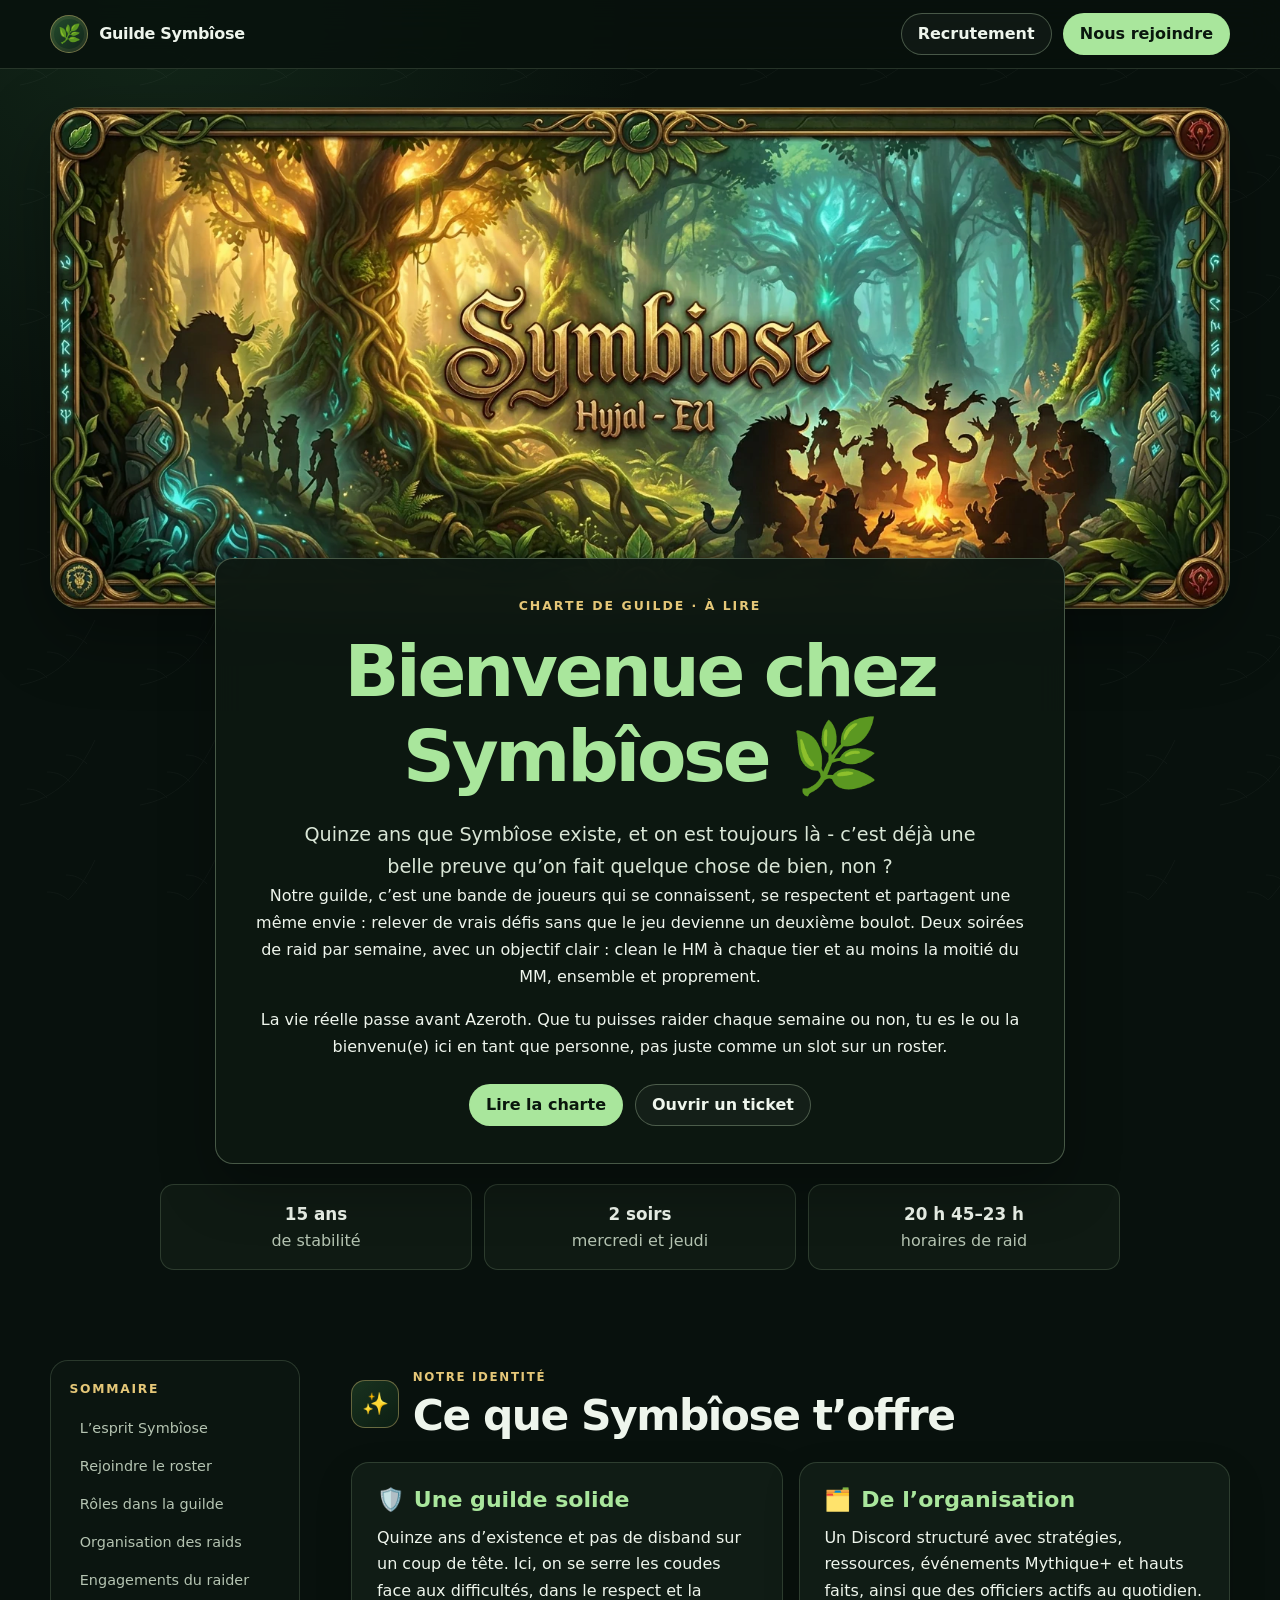
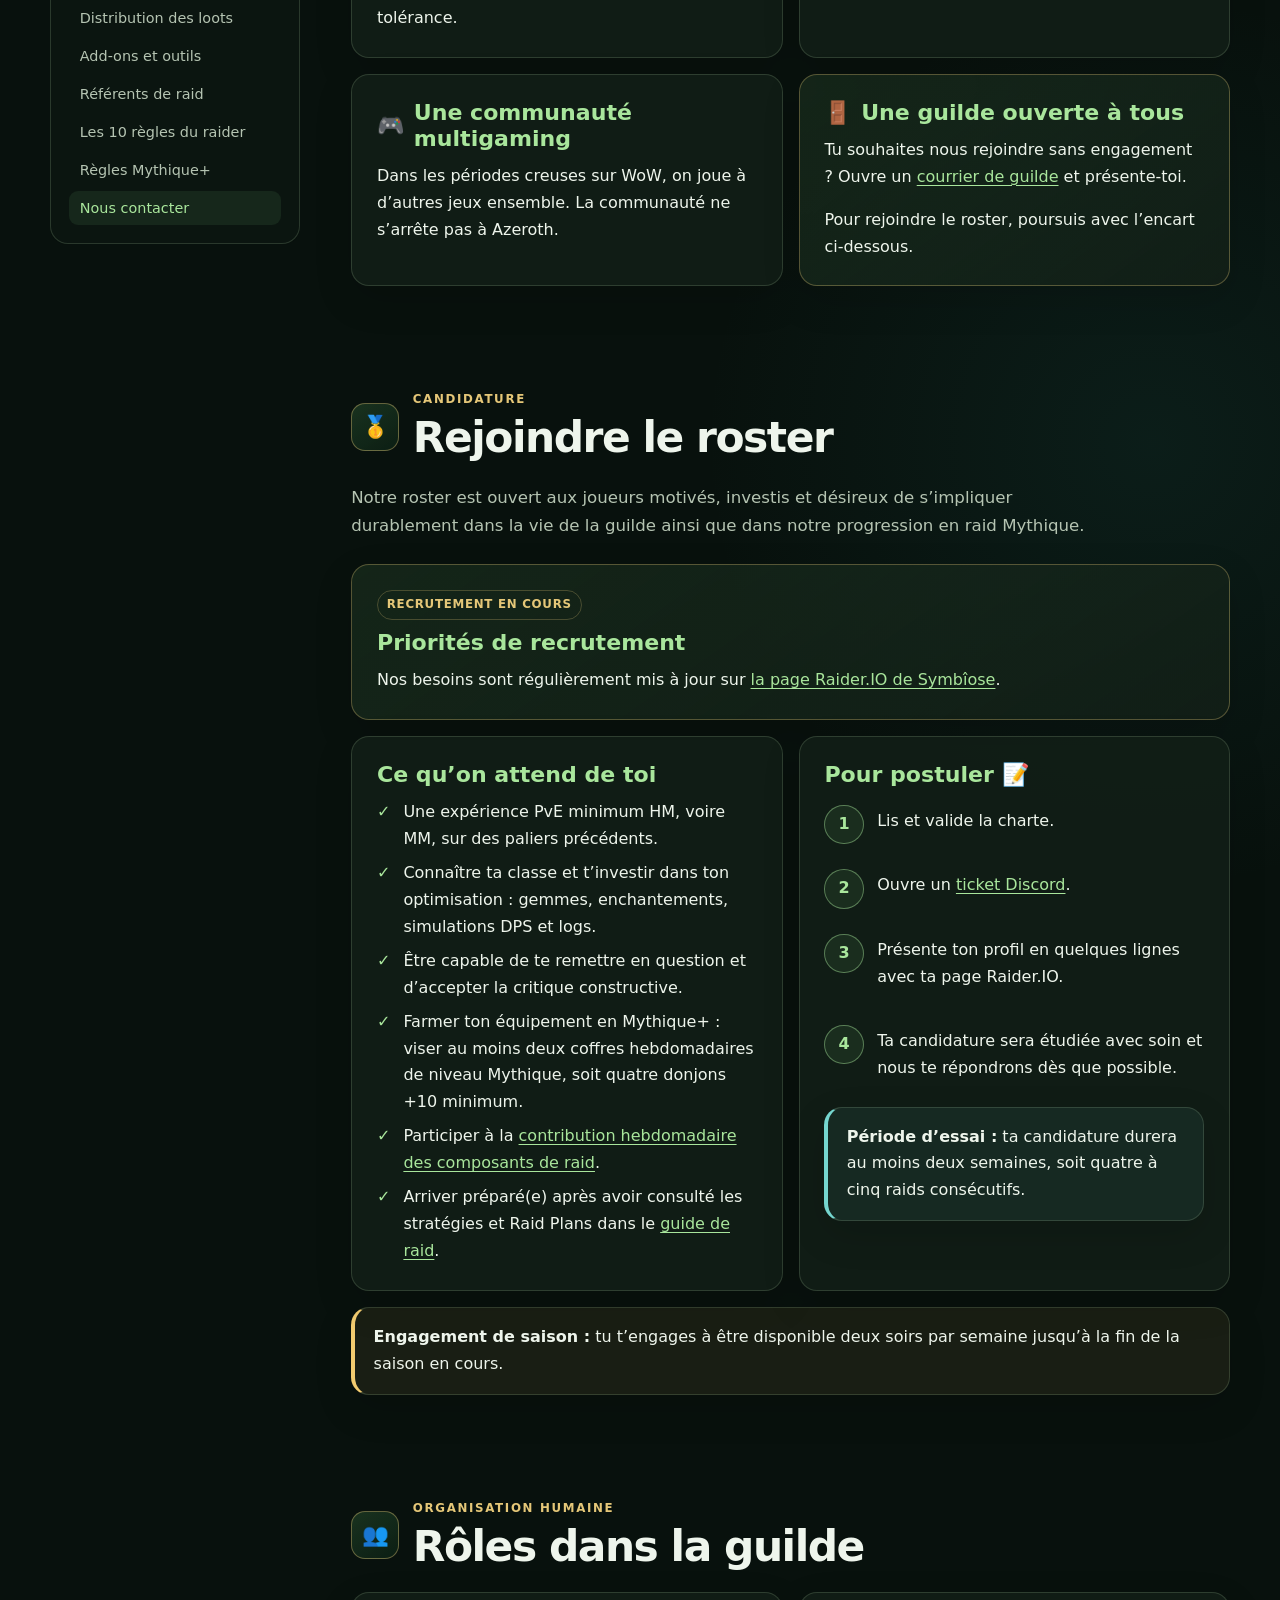
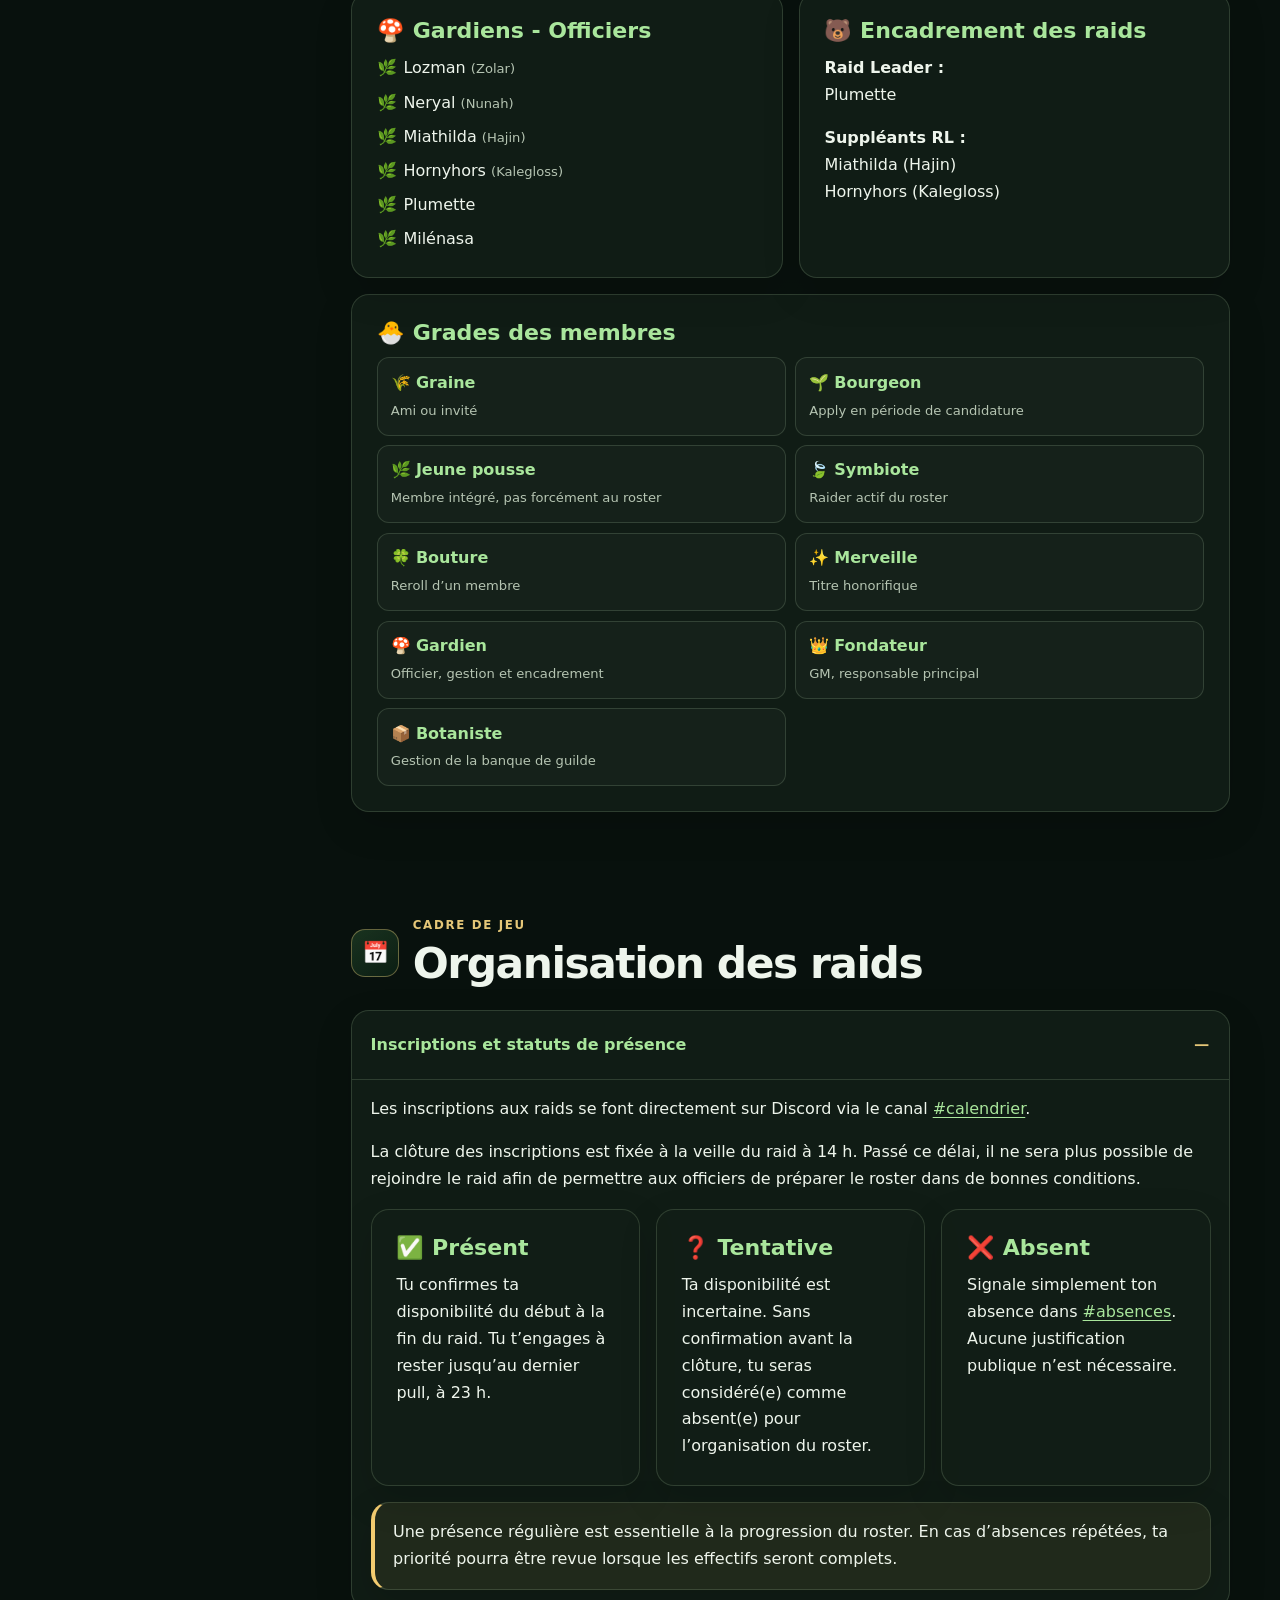
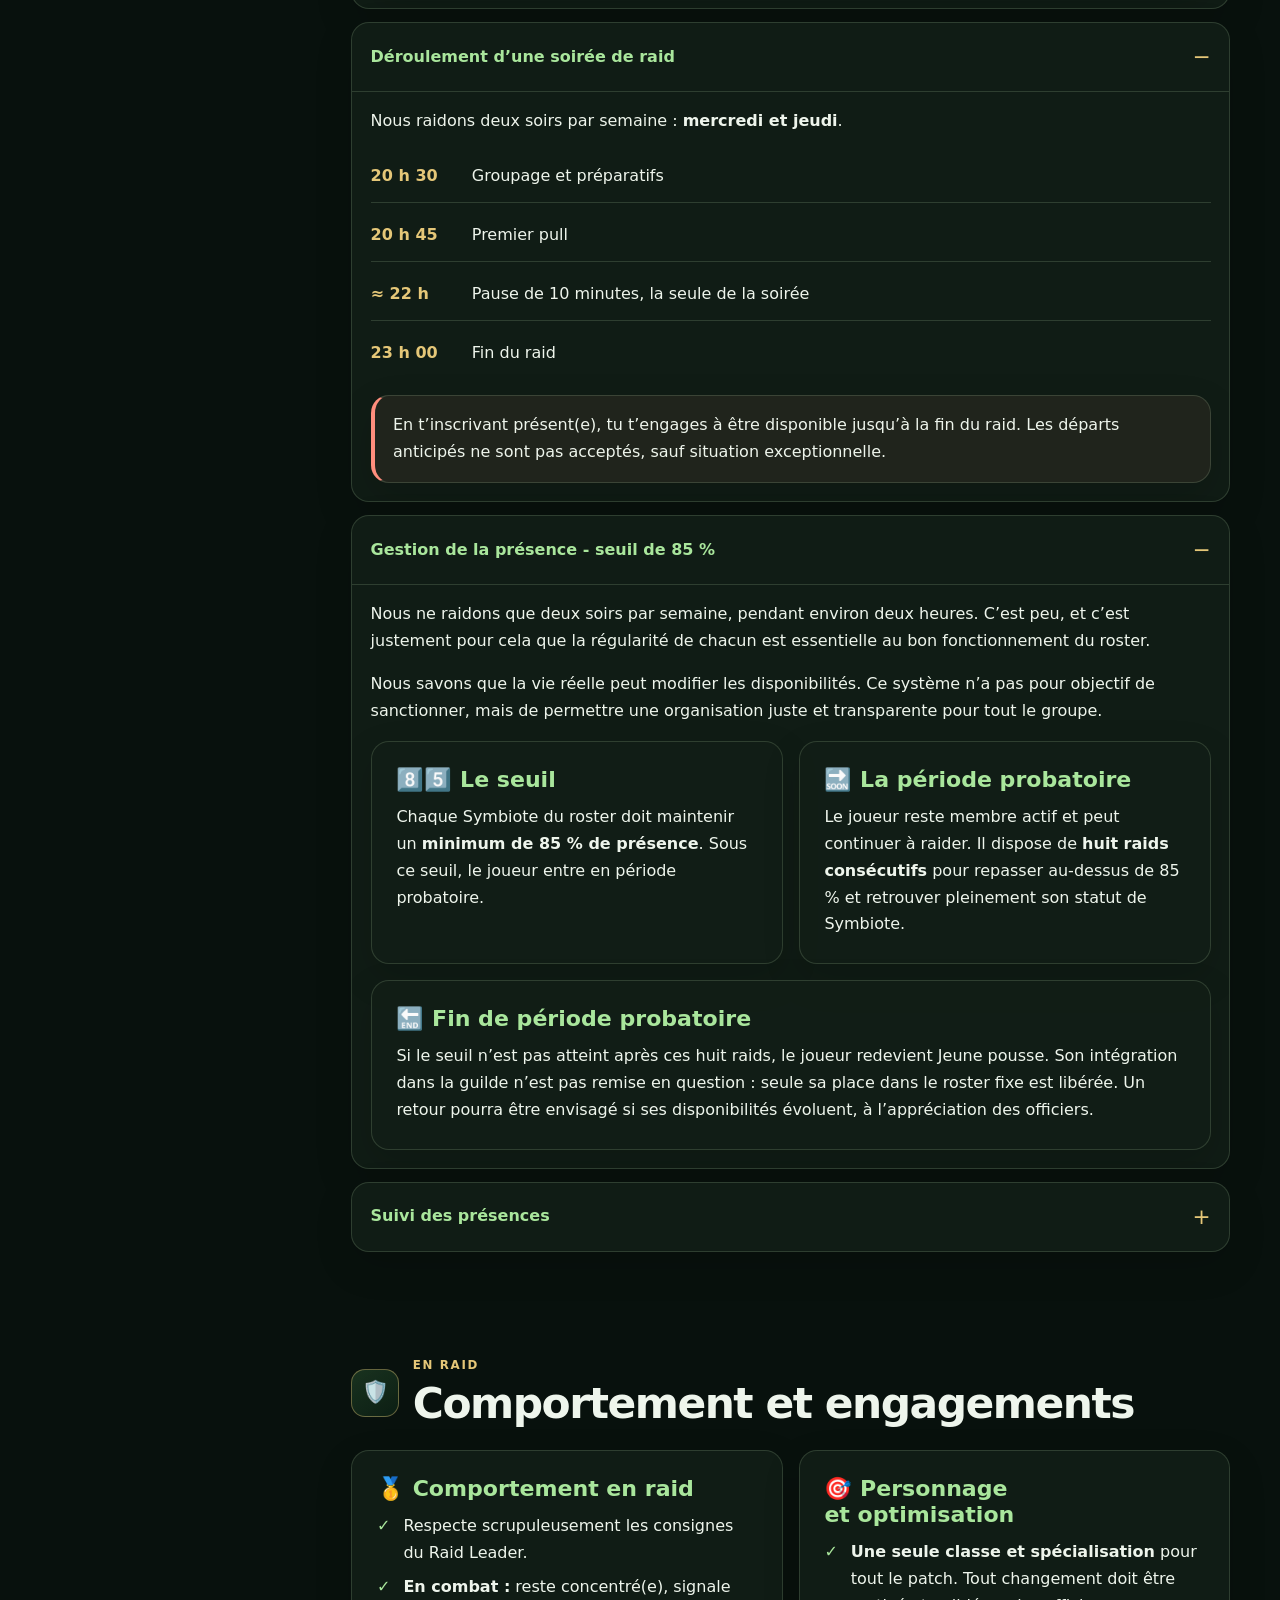
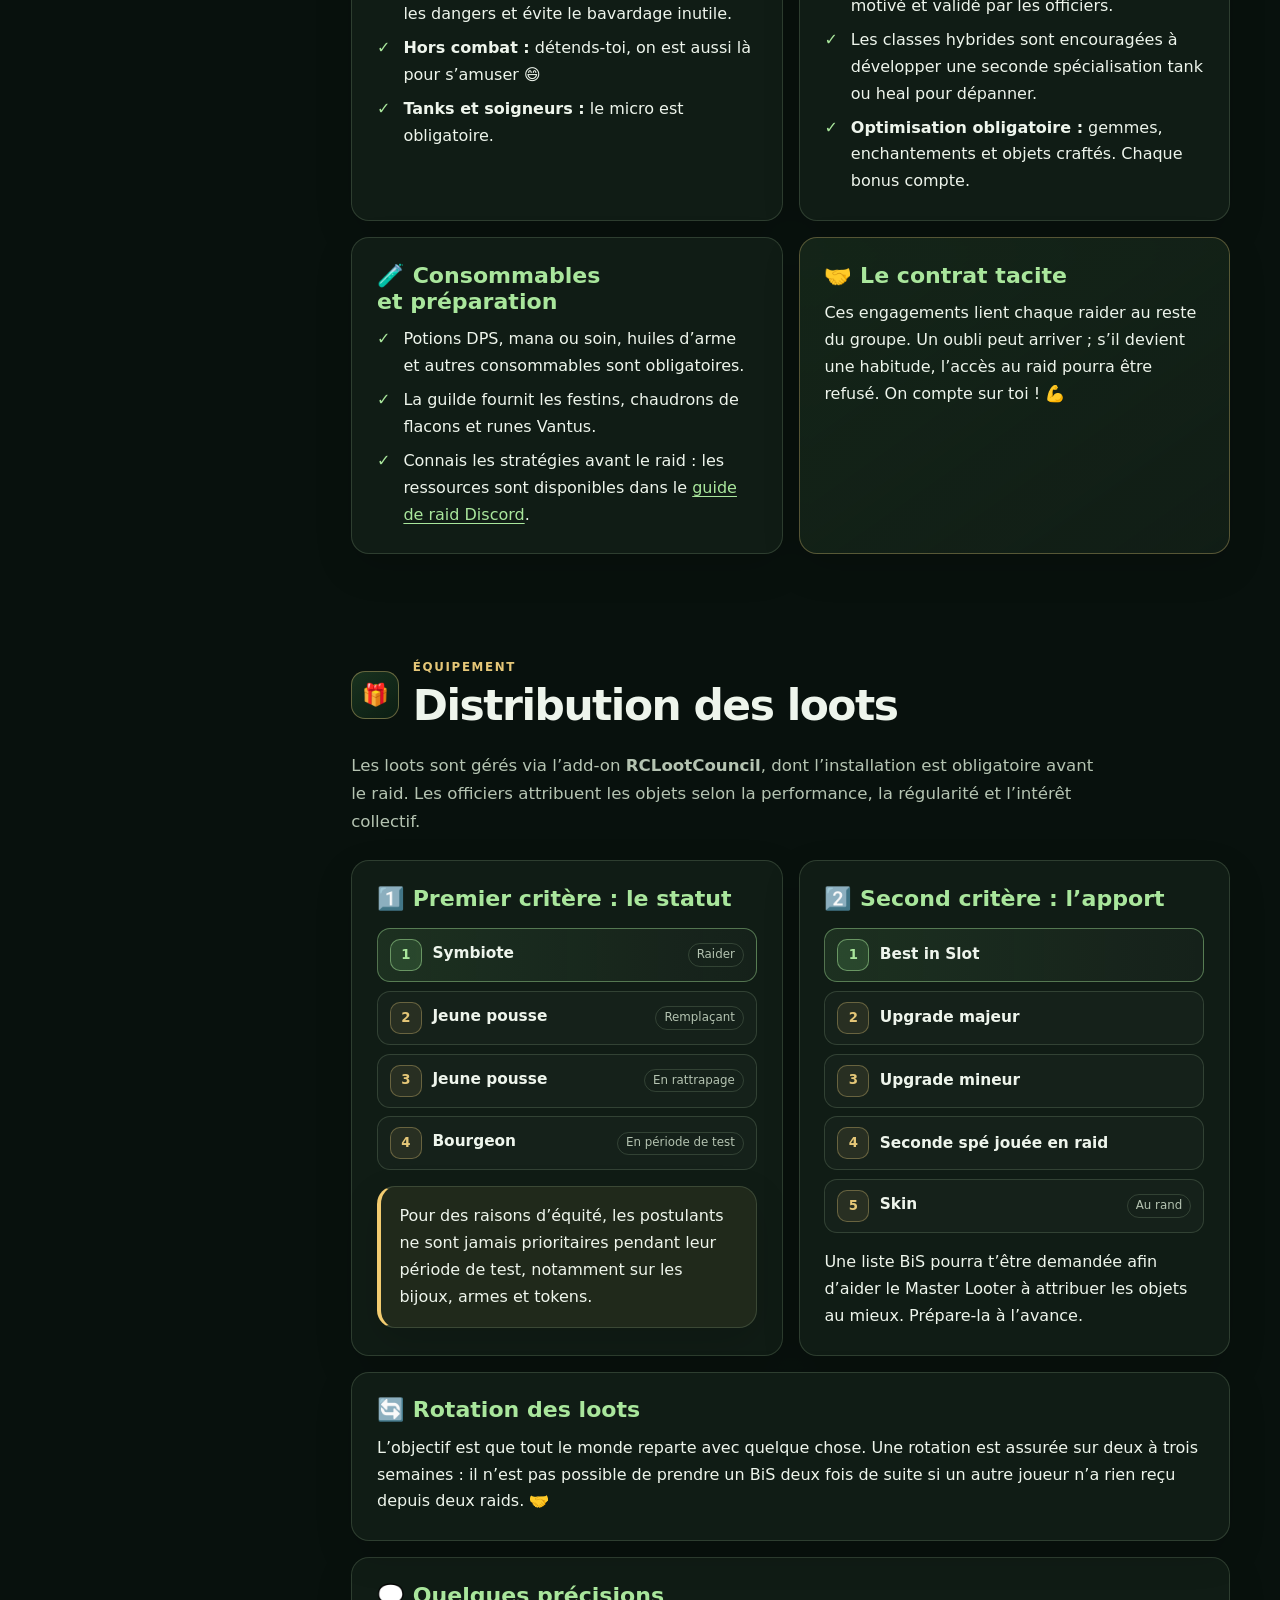
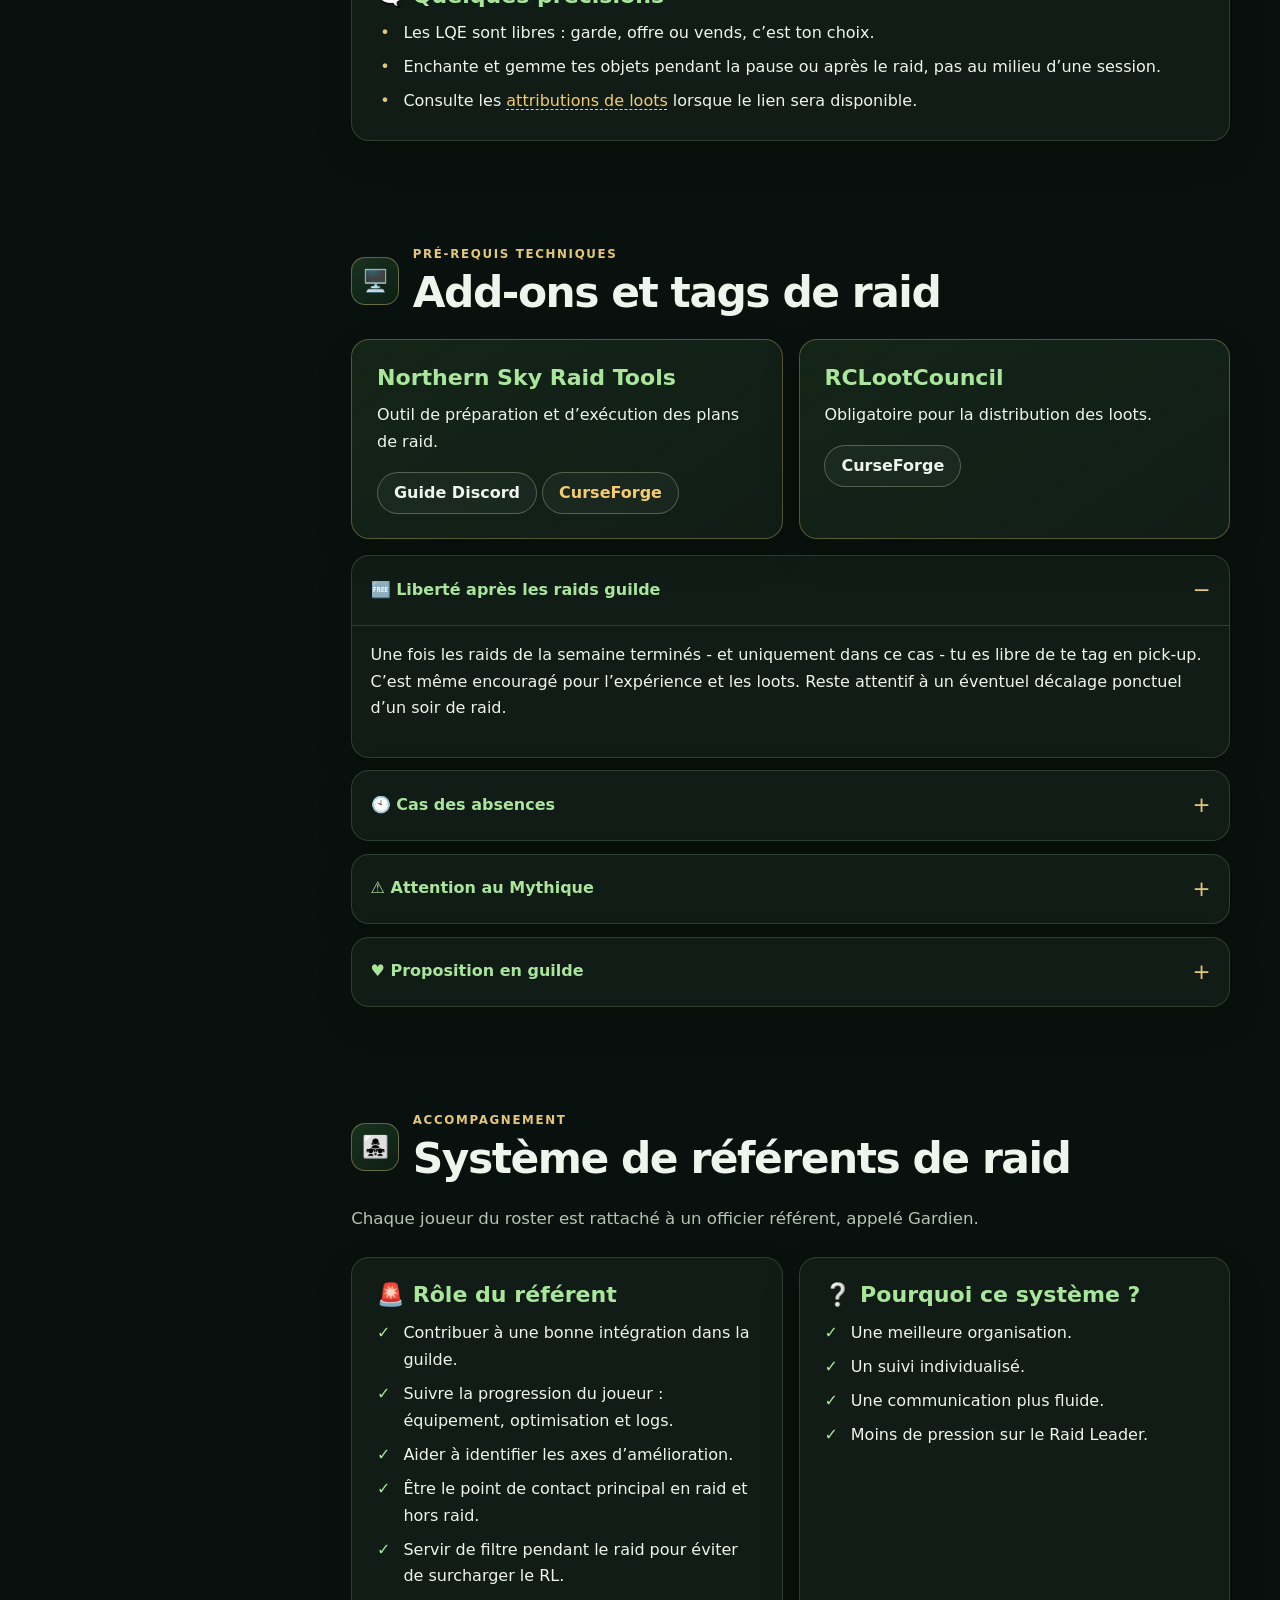
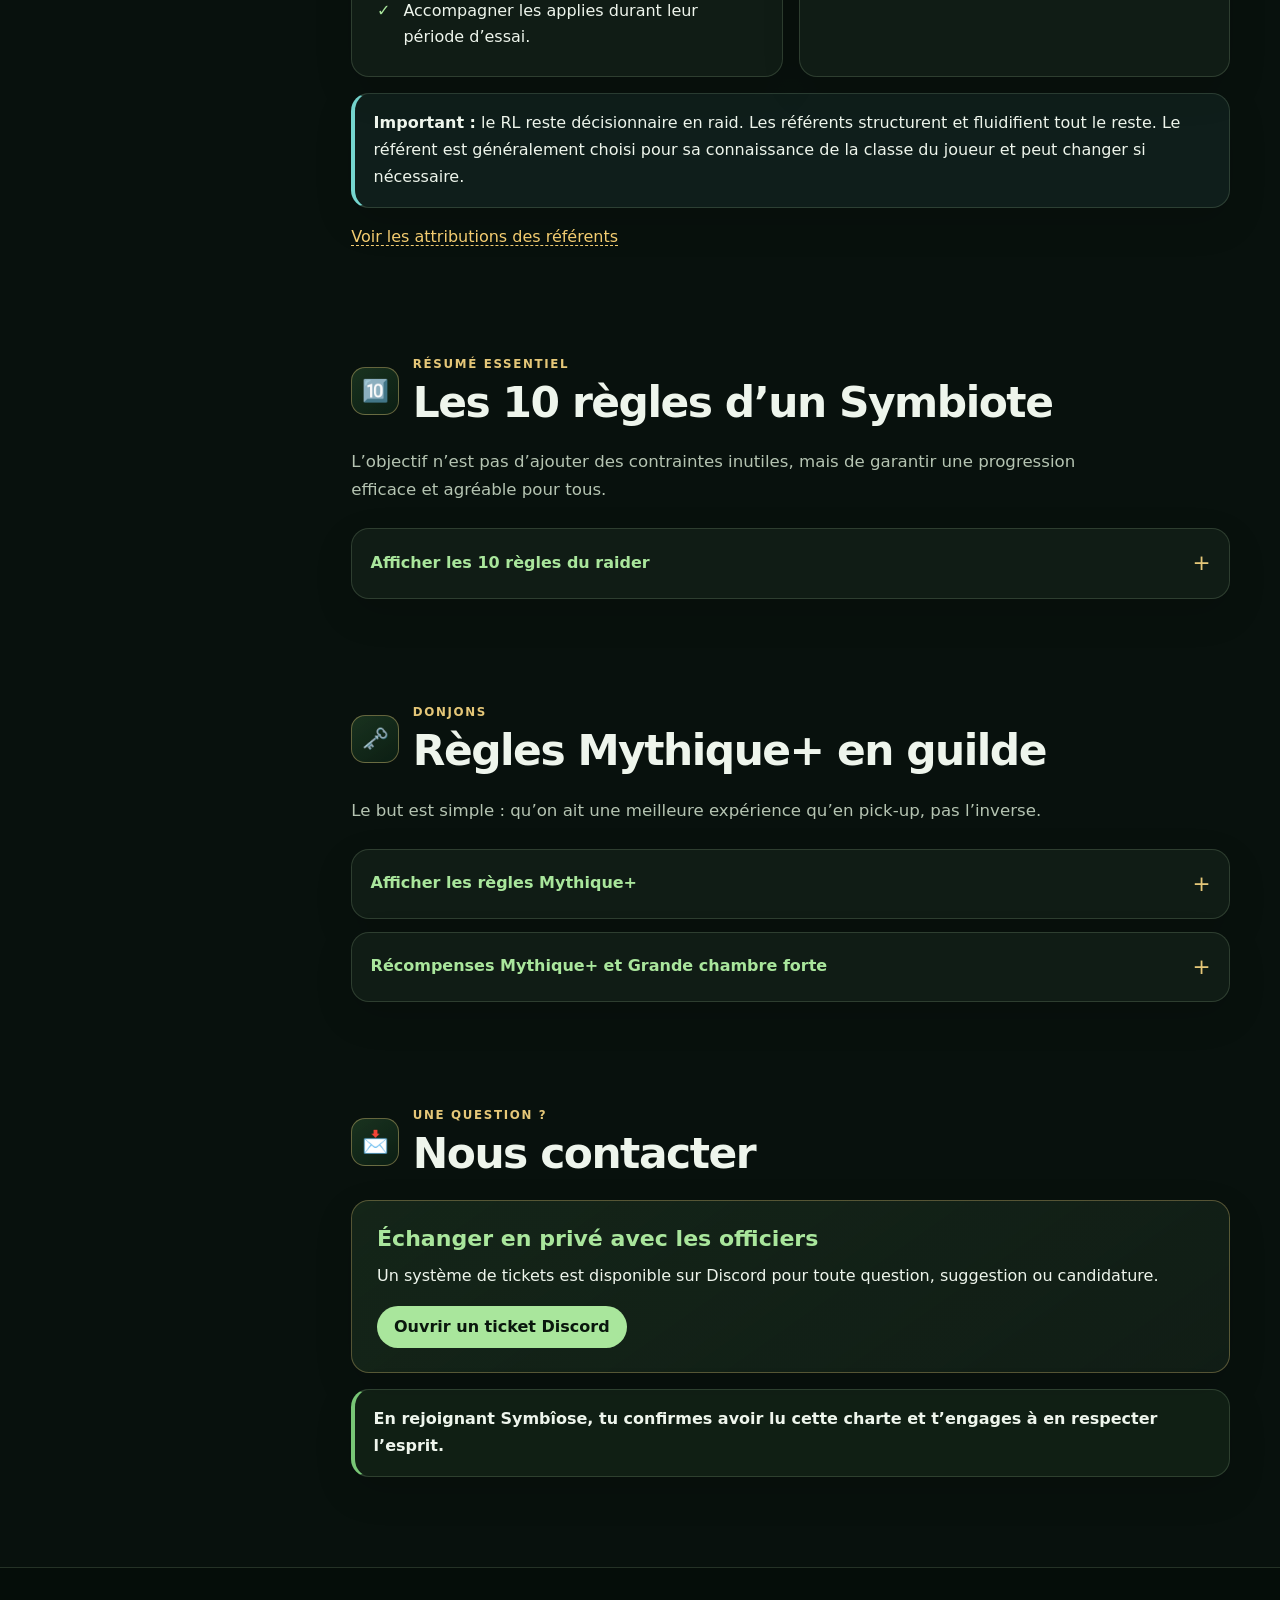
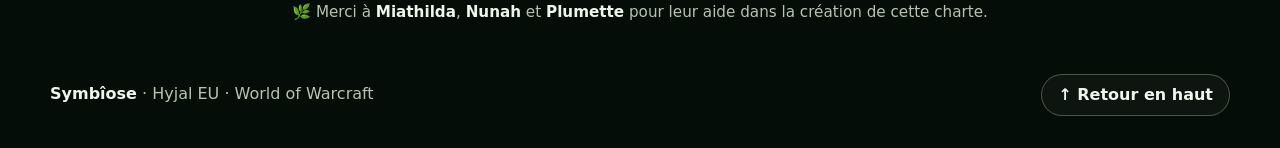
==== charte.html @ a77fc620 "Update links for Northern Sky and RCLootCouncil" ====
<!doctype html>
<html lang="fr">
<head>
  <meta charset="utf-8">
  <meta name="viewport" content="width=device-width, initial-scale=1">
  <meta name="description" content="Charte officielle de la guilde World of Warcraft Symbîose - Hyjal EU.">
  <meta name="theme-color" content="#08110d">
  <title>Charte de guilde - Symbîose</title>
  <link rel="icon" type="image/png" href="assets/favicon.png">
  <link rel="stylesheet" href="assets/styles.css">
  <script src="assets/links.js" defer></script>
  <script src="assets/main.js" defer></script>
</head>
<body id="top">
  <a class="skip-link" href="#contenu">Aller au contenu</a>

  <header class="site-header">
    <div class="header-inner">
      <a class="brand" href="#top" aria-label="Symbîose - retour en haut">
        <span class="brand-mark" aria-hidden="true">🌿</span>
        <span class="brand-text">Guilde Symbîose</span>
      </a>
      <nav class="header-actions" aria-label="Actions principales">
        <a class="header-link" data-link="recruitment" href="#">Recrutement</a>
        <a class="button button-primary" data-link="ticket" href="#">Nous rejoindre</a>
      </nav>
    </div>
  </header>

  <main id="contenu">
    <section class="hero" aria-labelledby="titre-charte">
      <div class="hero-art-frame">
        <picture>
          <source srcset="assets/logo.webp" type="image/webp">
          <img class="hero-art" src="assets/logo.png" width="1584" height="672" alt="Symbîose, guilde World of Warcraft sur Hyjal EU, réunie dans une forêt fantastique" fetchpriority="high">
        </picture>
      </div>

      <div class="hero-copy">
        <p class="eyebrow">Charte de guilde · À lire</p>
        <h1 id="titre-charte">Bienvenue chez Symbîose 🌿</h1>
        <p class="hero-lead">
          Quinze ans que Symbîose existe, et on est toujours là - c’est déjà une belle preuve qu’on fait quelque chose de bien, non ?
        </p>
        <p>
          Notre guilde, c’est une bande de joueurs qui se connaissent, se respectent et partagent une même envie : relever de vrais défis sans que le jeu devienne un deuxième boulot. Deux soirées de raid par semaine, avec un objectif clair : clean le HM à chaque tier et au moins la moitié du MM, ensemble et proprement.
        </p>
        <p>
          La vie réelle passe avant Azeroth. Que tu puisses raider chaque semaine ou non, tu es le ou la bienvenu(e) ici en tant que personne, pas juste comme un slot sur un roster.
        </p>
        <div class="hero-actions">
          <a class="button button-primary" href="#rejoindre">Lire la charte</a>
          <a class="button" data-link="ticket" href="#">Ouvrir un ticket</a>
        </div>
      </div>

      <div class="quick-facts" aria-label="Informations principales">
        <div class="quick-fact"><strong>15 ans</strong>de stabilité</div>
        <div class="quick-fact"><strong>2 soirs</strong>mercredi et jeudi</div>
        <div class="quick-fact"><strong>20 h 45–23 h</strong>horaires de raid</div>
      </div>
    </section>

    <div class="page-layout">
      <aside class="toc" aria-label="Sommaire de la charte">
        <p class="toc-title">Sommaire</p>
        <nav>
          <a href="#identite">L’esprit Symbîose</a>
          <a href="#rejoindre">Rejoindre le roster</a>
          <a href="#roles">Rôles dans la guilde</a>
          <a href="#organisation">Organisation des raids</a>
          <a href="#engagements">Engagements du raider</a>
          <a href="#loots">Distribution des loots</a>
          <a href="#outils">Add-ons et outils</a>
          <a href="#referents">Référents de raid</a>
          <a href="#regles-raider">Les 10 règles du raider</a>
          <a href="#mythique-plus">Règles Mythique+</a>
          <a href="#contact">Nous contacter</a>
        </nav>
      </aside>

      <div class="main-content">
        <details class="mobile-toc">
          <summary>Afficher le sommaire</summary>
          <nav aria-label="Sommaire mobile">
            <a href="#identite">L’esprit Symbîose</a>
            <a href="#rejoindre">Rejoindre le roster</a>
            <a href="#roles">Rôles dans la guilde</a>
            <a href="#organisation">Organisation des raids</a>
            <a href="#engagements">Engagements du raider</a>
            <a href="#loots">Distribution des loots</a>
            <a href="#outils">Add-ons et outils</a>
            <a href="#referents">Référents de raid</a>
            <a href="#regles-raider">Les 10 règles du raider</a>
            <a href="#mythique-plus">Règles Mythique+</a>
            <a href="#contact">Nous contacter</a>
          </nav>
        </details>

        <section class="charter-section" id="identite" aria-labelledby="titre-identite">
          <div class="section-heading">
            <span class="section-icon" aria-hidden="true">✨</span>
            <div>
              <p class="section-kicker">Notre identité</p>
              <h2 id="titre-identite">Ce que Symbîose t’offre</h2>
            </div>
          </div>

          <div class="card-grid">
            <article class="card">
              <h3 class="icon-title"><span aria-hidden="true">🛡️</span> Une guilde solide</h3>
              <p>Quinze ans d’existence et pas de disband sur un coup de tête. Ici, on se serre les coudes face aux difficultés, dans le respect et la tolérance.</p>
            </article>
            <article class="card">
              <h3 class="icon-title"><span aria-hidden="true">🗂️</span> De l’organisation</h3>
              <p>Un Discord structuré avec stratégies, ressources, événements Mythique+ et hauts faits, ainsi que des officiers actifs au quotidien.</p>
            </article>
            <article class="card">
              <h3 class="icon-title"><span aria-hidden="true">🎮</span> Une communauté multigaming</h3>
              <p>Dans les périodes creuses sur WoW, on joue à d’autres jeux ensemble. La communauté ne s’arrête pas à Azeroth.</p>
            </article>
            <article class="card card-accent">
              <h3 class="icon-title"><span aria-hidden="true">🚪</span> Une guilde ouverte à tous</h3>
              <p>Tu souhaites nous rejoindre sans engagement ? Ouvre un <a data-link="ticket" href="#">courrier de guilde</a> et présente-toi.</p>
              <p>Pour rejoindre le roster, poursuis avec l’encart ci-dessous.</p>
            </article>
          </div>
        </section>

        <section class="charter-section" id="rejoindre" aria-labelledby="titre-rejoindre">
          <div class="section-heading">
            <span class="section-icon" aria-hidden="true">🥇</span>
            <div>
              <p class="section-kicker">Candidature</p>
              <h2 id="titre-rejoindre">Rejoindre le roster</h2>
            </div>
          </div>

          <p class="section-intro">
            Notre roster est ouvert aux joueurs motivés, investis et désireux de s’impliquer durablement dans la vie de la guilde ainsi que dans notre progression en raid Mythique.
          </p>

          <div class="card-grid">
            <article class="card card-full card-accent">
              <span class="meta-label">Recrutement en cours</span>
              <h3>Priorités de recrutement</h3>
              <p>Nos besoins sont régulièrement mis à jour sur <a data-link="recruitment" href="#">la page Raider.IO de Symbîose</a>.</p>
            </article>

            <article class="card">
              <h3>Ce qu’on attend de toi</h3>
              <ul class="check-list">
                <li>Une expérience PvE minimum HM, voire MM, sur des paliers précédents.</li>
                <li>Connaître ta classe et t’investir dans ton optimisation : gemmes, enchantements, simulations DPS et logs.</li>
                <li>Être capable de te remettre en question et d’accepter la critique constructive.</li>
                <li>Farmer ton équipement en Mythique+ : viser au moins deux coffres hebdomadaires de niveau Mythique, soit quatre donjons +10 minimum.</li>
                <li>Participer à la <a data-link="contribution" data-placeholder-text="contribution hebdomadaire" href="#">contribution hebdomadaire des composants de raid</a>.</li>
                <li>Arriver préparé(e) après avoir consulté les stratégies et Raid Plans dans le <a data-link="raidGuide" href="#">guide de raid</a>.</li>
              </ul>
            </article>

            <article class="card">
              <h3>Pour postuler 📝</h3>
              <ol class="steps">
                <li>Lis et valide la charte.</li>
                <li>Ouvre un <a data-link="ticket" href="#">ticket Discord</a>.</li>
                <li>Présente ton profil en quelques lignes avec ta page Raider.IO.</li>
                <li>Ta candidature sera étudiée avec soin et nous te répondrons dès que possible.</li>
              </ol>
              <div class="callout callout-info">
                <strong>Période d’essai :</strong> ta candidature durera au moins deux semaines, soit quatre à cinq raids consécutifs.
              </div>
            </article>
          </div>

          <div class="callout callout-warning">
            <strong>Engagement de saison :</strong> tu t’engages à être disponible deux soirs par semaine jusqu’à la fin de la saison en cours.
          </div>
        </section>

        <section class="charter-section" id="roles" aria-labelledby="titre-roles">
          <div class="section-heading">
            <span class="section-icon" aria-hidden="true">👥</span>
            <div>
              <p class="section-kicker">Organisation humaine</p>
              <h2 id="titre-roles">Rôles dans la guilde</h2>
            </div>
          </div>

          <div class="role-columns">
            <article class="card">
              <h3>🍄 Gardiens - Officiers</h3>
              <ul class="role-list">
                <li data-icon="🌿">Lozman <span class="track">(Zolar)</span></li>
                <li data-icon="🌿">Neryal <span class="track">(Nunah)</span></li>
                <li data-icon="🌿">Miathilda <span class="track">(Hajin)</span></li>
                <li data-icon="🌿">Hornyhors <span class="track">(Kalegloss)</span></li>
                <li data-icon="🌿">Plumette</li>
                <li data-icon="🌿">Milénasa</li>
              </ul>
            </article>
            <article class="card">
              <h3>🐻 Encadrement des raids</h3>
              <p><strong>Raid Leader :</strong><br>Plumette</p>
              <p><strong>Suppléants RL :</strong><br>Miathilda (Hajin)<br>Hornyhors (Kalegloss)</p>
            </article>
          </div>

          <article class="card mt-1">
            <h3>🐣 Grades des membres</h3>
            <ul class="role-pill-list">
              <li>🌾 <strong>Graine</strong><br><span class="track">Ami ou invité</span></li>
              <li>🌱 <strong>Bourgeon</strong><br><span class="track">Apply en période de candidature</span></li>
              <li>🌿 <strong>Jeune pousse</strong><br><span class="track">Membre intégré, pas forcément au roster</span></li>
              <li>🍃 <strong>Symbiote</strong><br><span class="track">Raider actif du roster</span></li>
              <li>🍀 <strong>Bouture</strong><br><span class="track">Reroll d’un membre</span></li>
              <li>✨ <strong>Merveille</strong><br><span class="track">Titre honorifique</span></li>
              <li>🍄 <strong>Gardien</strong><br><span class="track">Officier, gestion et encadrement</span></li>
              <li>👑 <strong>Fondateur</strong><br><span class="track">GM, responsable principal</span></li>
              <li>📦 <strong>Botaniste</strong><br><span class="track">Gestion de la banque de guilde</span></li>
            </ul>
          </article>
        </section>

        <section class="charter-section" id="organisation" aria-labelledby="titre-organisation">
          <div class="section-heading">
            <span class="section-icon" aria-hidden="true">📅</span>
            <div>
              <p class="section-kicker">Cadre de jeu</p>
              <h2 id="titre-organisation">Organisation des raids</h2>
            </div>
          </div>

          <details class="content-details" open>
            <summary>Inscriptions et statuts de présence</summary>
            <div class="details-body">
              <p>Les inscriptions aux raids se font directement sur Discord via le canal <a data-link="calendar" href="#">#calendrier</a>.</p>
              <p>La clôture des inscriptions est fixée à la veille du raid à 14 h. Passé ce délai, il ne sera plus possible de rejoindre le raid afin de permettre aux officiers de préparer le roster dans de bonnes conditions.</p>

              <div class="card-grid card-grid-3">
                <article class="card">
                  <h3>✅ Présent</h3>
                  <p>Tu confirmes ta disponibilité du début à la fin du raid. Tu t’engages à rester jusqu’au dernier pull, à 23 h.</p>
                </article>
                <article class="card">
                  <h3>❓ Tentative</h3>
                  <p>Ta disponibilité est incertaine. Sans confirmation avant la clôture, tu seras considéré(e) comme absent(e) pour l’organisation du roster.</p>
                </article>
                <article class="card">
                  <h3>❌ Absent</h3>
                  <p>Signale simplement ton absence dans <a data-link="absences" href="#">#absences</a>. Aucune justification publique n’est nécessaire.</p>
                </article>
              </div>

              <div class="callout callout-warning">
                Une présence régulière est essentielle à la progression du roster. En cas d’absences répétées, ta priorité pourra être revue lorsque les effectifs seront complets.
              </div>
            </div>
          </details>

          <details class="content-details" open>
            <summary>Déroulement d’une soirée de raid</summary>
            <div class="details-body">
              <p>Nous raidons deux soirs par semaine : <strong>mercredi et jeudi</strong>.</p>
              <ul class="schedule">
                <li><time datetime="20:30">20 h 30</time><span>Groupage et préparatifs</span></li>
                <li><time datetime="20:45">20 h 45</time><span>Premier pull</span></li>
                <li><time datetime="22:00">≈ 22 h</time><span>Pause de 10 minutes, la seule de la soirée</span></li>
                <li><time datetime="23:00">23 h 00</time><span>Fin du raid</span></li>
              </ul>
              <div class="callout callout-danger">
                En t’inscrivant présent(e), tu t’engages à être disponible jusqu’à la fin du raid. Les départs anticipés ne sont pas acceptés, sauf situation exceptionnelle.
              </div>
            </div>
          </details>

          <details class="content-details" open>
            <summary>Gestion de la présence - seuil de 85 %</summary>
            <div class="details-body">
              <p>Nous ne raidons que deux soirs par semaine, pendant environ deux heures. C’est peu, et c’est justement pour cela que la régularité de chacun est essentielle au bon fonctionnement du roster.</p>
              <p>Nous savons que la vie réelle peut modifier les disponibilités. Ce système n’a pas pour objectif de sanctionner, mais de permettre une organisation juste et transparente pour tout le groupe.</p>

              <div class="card-grid">
                <article class="card">
                  <h3>8️⃣5️⃣ Le seuil</h3>
                  <p>Chaque Symbiote du roster doit maintenir un <strong>minimum de 85 % de présence</strong>. Sous ce seuil, le joueur entre en période probatoire.</p>
                </article>
                <article class="card">
                  <h3>🔜 La période probatoire</h3>
                  <p>Le joueur reste membre actif et peut continuer à raider. Il dispose de <strong>huit raids consécutifs</strong> pour repasser au-dessus de 85 % et retrouver pleinement son statut de Symbiote.</p>
                </article>
                <article class="card card-full">
                  <h3>🔚 Fin de période probatoire</h3>
                  <p>Si le seuil n’est pas atteint après ces huit raids, le joueur redevient Jeune pousse. Son intégration dans la guilde n’est pas remise en question : seule sa place dans le roster fixe est libérée. Un retour pourra être envisagé si ses disponibilités évoluent, à l’appréciation des officiers.</p>
                </article>
              </div>
            </div>
          </details>

          <details class="content-details">
            <summary>Suivi des présences</summary>
            <div class="details-body">
              <p>Le suivi est assuré via <strong>RaidHelper</strong> et une application dédiée développée spécifiquement par Nunah - merci pour ça ! 🫶</p>
              <ul class="check-list">
                <li>Chaque joueur doit répondre aux invitations du <a data-link="calendar" href="#">calendrier</a>.</li>
                <li>Les présences sont suivies automatiquement par l’outil.</li>
                <li>Chacun pourra consulter son taux de participation via le <a data-link="attendance" data-placeholder-text="suivi des présences" href="#">tableau de suivi</a>.</li>
              </ul>
              <div class="callout callout-warning">
                Une non-réponse dans les temps au calendrier ou une absence, quelle qu’en soit la raison, impactera directement le taux de présence du joueur.
              </div>
              <p>😌 Les joueurs remplaçants sont automatiquement exclus de ce système, car ils n’ont pas d’obligation de présence.</p>
            </div>
          </details>
        </section>

        <section class="charter-section" id="engagements" aria-labelledby="titre-engagements">
          <div class="section-heading">
            <span class="section-icon" aria-hidden="true">🛡️</span>
            <div>
              <p class="section-kicker">En raid</p>
              <h2 id="titre-engagements">Comportement et engagements</h2>
            </div>
          </div>

          <div class="card-grid">
            <article class="card">
              <h3>🥇 Comportement en raid</h3>
              <ul class="check-list">
                <li>Respecte scrupuleusement les consignes du Raid Leader.</li>
                <li><strong>En combat :</strong> reste concentré(e), signale les dangers et évite le bavardage inutile.</li>
                <li><strong>Hors combat :</strong> détends-toi, on est aussi là pour s’amuser 😄</li>
                <li><strong>Tanks et soigneurs :</strong> le micro est obligatoire.</li>
              </ul>
            </article>

            <article class="card">
              <h3>🎯 Personnage et optimisation</h3>
              <ul class="check-list">
                <li><strong>Une seule classe et spécialisation</strong> pour tout le patch. Tout changement doit être motivé et validé par les officiers.</li>
                <li>Les classes hybrides sont encouragées à développer une seconde spécialisation tank ou heal pour dépanner.</li>
                <li><strong>Optimisation obligatoire :</strong> gemmes, enchantements et objets craftés. Chaque bonus compte.</li>
              </ul>
            </article>

            <article class="card">
              <h3>🧪 Consommables et préparation</h3>
              <ul class="check-list">
                <li>Potions DPS, mana ou soin, huiles d’arme et autres consommables sont obligatoires.</li>
                <li>La guilde fournit les festins, chaudrons de flacons et runes Vantus.</li>
                <li>Connais les stratégies avant le raid : les ressources sont disponibles dans le <a data-link="raidGuide" href="#">guide de raid Discord</a>.</li>
              </ul>
            </article>

            <article class="card card-accent">
              <h3>🤝 Le contrat tacite</h3>
              <p>Ces engagements lient chaque raider au reste du groupe. Un oubli peut arriver ; s’il devient une habitude, l’accès au raid pourra être refusé. On compte sur toi ! 💪</p>
            </article>
          </div>
        </section>

        <section class="charter-section" id="loots" aria-labelledby="titre-loots">
          <div class="section-heading">
            <span class="section-icon" aria-hidden="true">🎁</span>
            <div>
              <p class="section-kicker">Équipement</p>
              <h2 id="titre-loots">Distribution des loots</h2>
            </div>
          </div>

          <p class="section-intro">
            Les loots sont gérés via l’add-on <strong>RCLootCouncil</strong>, dont l’installation est obligatoire avant le raid. Les officiers attribuent les objets selon la performance, la régularité et l’intérêt collectif.
          </p>

          <div class="card-grid">
            <article class="card">
              <h3>1️⃣ Premier critère : le statut</h3>
              <ol class="priority-list" aria-label="Ordre de priorité par statut, du plus prioritaire au moins prioritaire">
                <li>
                  <span class="priority-rank" aria-hidden="true">1</span>
                  <span class="priority-content"><strong>Symbiote</strong><small>Raider</small></span>
                </li>
                <li>
                  <span class="priority-rank" aria-hidden="true">2</span>
                  <span class="priority-content"><strong>Jeune pousse</strong><small>Remplaçant</small></span>
                </li>
                <li>
                  <span class="priority-rank" aria-hidden="true">3</span>
                  <span class="priority-content"><strong>Jeune pousse</strong><small>En rattrapage</small></span>
                </li>
                <li>
                  <span class="priority-rank" aria-hidden="true">4</span>
                  <span class="priority-content"><strong>Bourgeon</strong><small>En période de test</small></span>
                </li>
              </ol>
              <div class="callout callout-warning">
                Pour des raisons d’équité, les postulants ne sont jamais prioritaires pendant leur période de test, notamment sur les bijoux, armes et tokens.
              </div>
            </article>

            <article class="card">
              <h3>2️⃣ Second critère : l’apport</h3>
              <ol class="priority-list" aria-label="Ordre de priorité par apport de l’objet, du plus prioritaire au moins prioritaire">
                <li>
                  <span class="priority-rank" aria-hidden="true">1</span>
                  <span class="priority-content"><strong>Best in Slot</strong></span>
                </li>
                <li>
                  <span class="priority-rank" aria-hidden="true">2</span>
                  <span class="priority-content"><strong>Upgrade majeur</strong></span>
                </li>
                <li>
                  <span class="priority-rank" aria-hidden="true">3</span>
                  <span class="priority-content"><strong>Upgrade mineur</strong></span>
                </li>
                <li>
                  <span class="priority-rank" aria-hidden="true">4</span>
                  <span class="priority-content"><strong>Seconde spé jouée en raid</strong></span>
                </li>
                <li>
                  <span class="priority-rank" aria-hidden="true">5</span>
                  <span class="priority-content"><strong>Skin</strong><small>Au rand</small></span>
                </li>
              </ol>
              <p class="mt-1">Une liste BiS pourra t’être demandée afin d’aider le Master Looter à attribuer les objets au mieux. Prépare-la à l’avance.</p>
            </article>

            <article class="card card-full">
              <h3>🔄 Rotation des loots</h3>
              <p>L’objectif est que tout le monde reparte avec quelque chose. Une rotation est assurée sur deux à trois semaines : il n’est pas possible de prendre un BiS deux fois de suite si un autre joueur n’a rien reçu depuis deux raids. 🤝</p>
            </article>
          </div>

          <div class="card mt-1">
            <h3>🗨️ Quelques précisions</h3>
            <ul class="compact-list">
              <li>Les LQE sont libres : garde, offre ou vends, c’est ton choix.</li>
              <li>Enchante et gemme tes objets pendant la pause ou après le raid, pas au milieu d’une session.</li>
              <li>Consulte les <a data-link="lootAssignments" data-placeholder-text="attributions de loots" href="#">attributions et historiques</a> lorsque le lien sera disponible.</li>
            </ul>
          </div>
        </section>

        <section class="charter-section" id="outils" aria-labelledby="titre-outils">
          <div class="section-heading">
            <span class="section-icon" aria-hidden="true">🖥️</span>
            <div>
              <p class="section-kicker">Pré-requis techniques</p>
              <h2 id="titre-outils">Add-ons et tags de raid</h2>
            </div>
          </div>

          <div class="card-grid">
            <article class="card card-accent">
              <h3>Northern Sky Raid Tools</h3>
              <p>Outil de préparation et d’exécution des plans de raid.</p>
              <a class="button" data-link="northernSky" href="#">Guide Discord</a>
              <a class="button" data-link="lootNorthernSky" href="#">CurseForge</a>
            </article>
            <article class="card card-accent">
              <h3>RCLootCouncil</h3>
              <p>Obligatoire pour la distribution des loots.</p>
              <div class="hero-actions justify-start mt-1">
                <a class="button" data-link="lootCouncilCurse" href="#">CurseForge</a>
              </div>
            </article>
          </div>

          <div class="mt-1">
            <details class="content-details" open>
              <summary>🆓 Liberté après les raids guilde</summary>
              <div class="details-body">
                <p>Une fois les raids de la semaine terminés - et uniquement dans ce cas - tu es libre de te tag en pick-up. C’est même encouragé pour l’expérience et les loots. Reste attentif à un éventuel décalage ponctuel d’un soir de raid.</p>
              </div>
            </details>

            <details class="content-details">
              <summary>🕙 Cas des absences</summary>
              <div class="details-body">
                <p>Si tu es absent(e) à un raid prévu, ne te tag pas en pick-up sans en parler à un officier. Le but est d’éviter de bloquer ta participation au raid suivant.</p>
              </div>
            </details>

            <details class="content-details">
              <summary>⚠️ Attention au Mythique</summary>
              <div class="details-body">
                <p>En raid Mythique, un seul boss fait en pick-up peut te verrouiller pour toute la semaine avec un autre groupe. Demande toujours validation avant de te tag.</p>
              </div>
            </details>

            <details class="content-details">
              <summary>♥️ Proposition en guilde</summary>
              <div class="details-body">
                <p>Pour monter un groupe raid, propose en priorité aux membres de la guilde avant d’ouvrir en pick-up.</p>
              </div>
            </details>
          </div>
        </section>

        <section class="charter-section" id="referents" aria-labelledby="titre-referents">
          <div class="section-heading">
            <span class="section-icon" aria-hidden="true">👩‍👧‍👧</span>
            <div>
              <p class="section-kicker">Accompagnement</p>
              <h2 id="titre-referents">Système de référents de raid</h2>
            </div>
          </div>

          <p class="section-intro">Chaque joueur du roster est rattaché à un officier référent, appelé Gardien.</p>

          <div class="card-grid">
            <article class="card">
              <h3>🚨 Rôle du référent</h3>
              <ul class="check-list">
                <li>Contribuer à une bonne intégration dans la guilde.</li>
                <li>Suivre la progression du joueur : équipement, optimisation et logs.</li>
                <li>Aider à identifier les axes d’amélioration.</li>
                <li>Être le point de contact principal en raid et hors raid.</li>
                <li>Servir de filtre pendant le raid pour éviter de surcharger le RL.</li>
                <li>Accompagner les applies durant leur période d’essai.</li>
              </ul>
            </article>
            <article class="card">
              <h3>❔ Pourquoi ce système ?</h3>
              <ul class="check-list">
                <li>Une meilleure organisation.</li>
                <li>Un suivi individualisé.</li>
                <li>Une communication plus fluide.</li>
                <li>Moins de pression sur le Raid Leader.</li>
              </ul>
            </article>
          </div>

          <div class="callout callout-info">
            <strong>Important :</strong> le RL reste décisionnaire en raid. Les référents structurent et fluidifient tout le reste. Le référent est généralement choisi pour sa connaissance de la classe du joueur et peut changer si nécessaire.
          </div>
          <p class="mt-1"><a data-link="referents" data-placeholder-text="Voir les attributions des référents" href="#">Voir les attributions des référents</a></p>
        </section>

        <section class="charter-section" id="regles-raider" aria-labelledby="titre-regles-raider">
          <div class="section-heading">
            <span class="section-icon" aria-hidden="true">🔟</span>
            <div>
              <p class="section-kicker">Résumé essentiel</p>
              <h2 id="titre-regles-raider">Les 10 règles d’un Symbiote</h2>
            </div>
          </div>

          <p class="section-intro">L’objectif n’est pas d’ajouter des contraintes inutiles, mais de garantir une progression efficace et agréable pour tous.</p>

          <details class="content-details">
          <summary>Afficher les 10 règles du raider</summary>
        
          <div class="details-body">
          <ol class="rule-list">
            <li class="rule">
              <h3>Être présent et ponctuel</h3>
              <p>On ne raid que deux soirs par semaine, donc chaque absence compte. Sois ponctuel, préviens dès que possible et, en cas de démotivation, viens en parler à un officier au lieu de disparaître.</p>
            </li>
            <li class="rule">
              <h3>Arriver préparé</h3>
              <p>Les stratégies et Raid Plans sont fournis à l’avance : ils doivent être consultés avant le raid.</p>
            </li>
            <li class="rule">
              <h3>Être optimisé</h3>
              <p>Gemmes, enchantements, talents et consommables doivent être prêts avant le pull. C’est la base pour respecter le temps du groupe.</p>
            </li>
            <li class="rule">
              <h3>Connaître sa classe</h3>
              <p>Maîtrise tes cycles, tes CD et tes utilitaires. Tiens-toi à jour grâce aux logs, simulations et ressources de theorycraft. La perfection n’est pas exigée, le travail et la progression le sont.</p>
            </li>
            <li class="rule">
              <h3>Être concentré pendant le raid</h3>
              <p>Pas d’AFK inutile : reste focus pendant les pulls pour maintenir un rythme propre et efficace.</p>
            </li>
            <li class="rule">
              <h3>Accepter la critique constructive</h3>
              <p>Les remarques servent à faire progresser le groupe, pas à juger les personnes.</p>
            </li>
            <li class="rule">
              <h3>Communiquer efficacement</h3>
              <p>Des calls utiles, pas de flood. La priorité de parole revient au Raid Leader.</p>
            </li>
            <li class="rule">
              <h3>Jouer aussi en dehors du raid</h3>
              <p>Le raid seul ne suffit pas : Mythique+, optimisation, préparation et contribution de guilde font partie du rôle de raider.</p>
            </li>
            <li class="rule">
              <h3>Jouer collectif</h3>
              <p>On ne joue pas pour parser, on joue pour tomber des boss. Le groupe passe avant la performance ou l’intérêt individuel. Seul on va plus vite ; ensemble, on va plus loin.</p>
            </li>
            <li class="rule">
              <h3>Respecter la guilde</h3>
              <p>Respecte les membres, l’organisation et les décisions prises. Représente correctement la guilde et contribue à préserver un environnement sain et agréable.</p>
            </li>
          </ol>
              </div>
        </details>
        </section>

        <section class="charter-section" id="mythique-plus" aria-labelledby="titre-mythique-plus">
          <div class="section-heading">
            <span class="section-icon" aria-hidden="true">🗝️</span>
            <div>
              <p class="section-kicker">Donjons</p>
              <h2 id="titre-mythique-plus">Règles Mythique+ en guilde</h2>
            </div>
          </div>

          <p class="section-intro">Le but est simple : qu’on ait une meilleure expérience qu’en pick-up, pas l’inverse.</p>

          <details class="content-details">
          <summary>Afficher les règles Mythique+</summary>
        
          <div class="details-body">
          <ol class="rule-list">
            <li class="rule">
              <h3>Transparence obligatoire</h3>
              <p>Si tu viens avec un reroll ou un personnage peu optimisé, annonce-le clairement avant la clé.</p>
            </li>
            <li class="rule">
              <h3>Droit de refus</h3>
              <p>Tu es libre de refuser une clé si la composition ou le niveau ne te semble pas adapté. Personne n’est forcé de s’engager dans une clé avec des personnages non préparés ou des objectifs incompatibles.</p>
            </li>
            <li class="rule">
              <h3>Responsabilisation individuelle</h3>
              <p>Si tu t’inscris en clé élevée, tu es préparé(e), tu connais les stratégies, tu as tes consommables et tu joues sérieusement.</p>
            </li>
            <li class="rule">
              <h3>Honnêteté</h3>
              <p>Si tu ne maîtrises pas un donjon ou une mécanique, dis-le avant le départ. C’est toujours mieux que de le découvrir en run.</p>
            </li>
            <li class="rule">
              <h3>Pas de « carry caché »</h3>
              <p>On ne tag pas en mode « on verra bien » ou « on va me carry ». Si tu n’es pas prêt, privilégie des clés plus basses pour t’entraîner.</p>
            </li>
            <li class="rule">
              <h3>Cohérence des groupes</h3>
              <p>On évite de monter des groupes voués à l’échec. L’objectif reste de progresser, pas de perdre le temps de chacun.</p>
            </li>
            <li class="rule">
              <h3>Priorité à la progression collective</h3>
              <p>On favorise des compositions cohérentes pour push plutôt que des runs bancals qui pénalisent tout le monde.</p>
            </li>
            <li class="rule">
              <h3>Investissement équitable</h3>
              <p>Si tu push avec ton main, pense aussi à aider la guilde lorsque c’est possible afin de tirer tout le monde vers le haut.</p>
            </li>
            <li class="rule">
              <h3>Respect du temps des autres</h3>
              <p>Une clé est un engagement. Évite tout comportement qui pénalise le groupe par manque de préparation ou de sérieux.</p>
            </li>
            <li class="rule">
              <h3>Monte tes propres clés</h3>
              <p>Tu as du mal à être pris(e) en groupe ? Monte tes propres clés. C’est l’un des meilleurs moyens de progresser et d’aider d’autres membres.</p>
            </li>
          </ol>

          <div class="callout callout-info">
            L’objectif n’est pas de restreindre, mais de garantir des runs propres, efficaces et agréables pour tous.
          </div>

          <div class="card-grid mt-1">
            <article class="card">
              <h3>🔎 Trouver des partenaires</h3>
              <p>N’hésite pas à faire des demandes en jeu ou sur Discord pour trouver des partenaires de farm, de coffre ou de push. Favorisons les groupes entre guildmates plutôt que de jouer chacun de son côté.</p>
            </article>
            <article class="card">
              <h3>📊 Catégories de clés</h3>
              <ul class="status-list">
                <li data-icon="🌱"><strong>Apprentissage :</strong> +10 et moins</li>
                <li data-icon="⚙️"><strong>Farm hebdo :</strong> +10 à +12</li>
                <li data-icon="🚀"><strong>Push :</strong> +12 et plus</li>
              </ul>
            </article>
          </div>
          </div>
          </details>

          <details class="content-details mt-1 rewards-details">
          <summary>Récompenses Mythique+ et Grande chambre forte</summary>
        
          <div class="details-body">
            <div class="table-card-header">
            <span class="meta-label">Midnight · Saison 2 · Patch 12.1</span>
            <h3>Récompenses Mythique+ et Grande chambre forte</h3>
            <p>Le niveau de la clé détermine le niveau d’objet obtenu en fin de donjon et dans la Grande chambre forte hebdomadaire.</p>
          </div>
            <div class="table-scroll">
              <table>
                <thead>
                  <tr>
                    <th scope="col">Clé</th>
                    <th scope="col">Fin de donjon</th>
                    <th scope="col">Voie</th>
                    <th scope="col">Grande chambre forte</th>
                    <th scope="col">Voie</th>
                  </tr>
                </thead>
                <tbody>
                  <tr><td>+2</td><td>295</td><td>Champion 2/6</td><td>305</td><td>Héros 1/6</td></tr>
                  <tr><td>+3</td><td>295</td><td>Champion 2/6</td><td>305</td><td>Héros 1/6</td></tr>
                  <tr><td>+4</td><td>298</td><td>Champion 3/6</td><td>308</td><td>Héros 2/6</td></tr>
                  <tr><td>+5</td><td>302</td><td>Champion 4/6</td><td>308</td><td>Héros 2/6</td></tr>
                  <tr><td>+6</td><td>305</td><td>Héros 1/6</td><td>311</td><td>Héros 3/6</td></tr>
                  <tr><td>+7</td><td>305</td><td>Héros 1/6</td><td>315</td><td>Héros 4/6</td></tr>
                  <tr><td>+8</td><td>308</td><td>Héros 2/6</td><td>315</td><td>Héros 4/6</td></tr>
                  <tr><td>+9</td><td>308</td><td>Héros 2/6</td><td>315</td><td>Héros 4/6</td></tr>
                  <tr><td>+10</td><td>311</td><td>Héros 3/6</td><td>318</td><td>Mythe 1/6</td></tr>
                  <tr><td>+11</td><td>311</td><td>Héros 3/6</td><td>318</td><td>Mythe 1/6</td></tr>
                  <tr><td>+12 et +</td><td>311</td><td>Héros 3/6</td><td>318</td><td>Mythe 1/6</td></tr>
                </tbody>
              </table>
            </div>
            <div class="table-note">
              <strong>Grande chambre forte :</strong> les trois choix Donjons se débloquent après 1, 4 et 8 donjons terminés. La qualité de chaque choix dépend des meilleures clés de la semaine.<br>
              <strong>À retenir :</strong> le plafond standard de récompense est atteint à +10. Les clés supérieures servent principalement au score et au challenge. Tableau vérifié le 1er août 2026 à partir des informations de <a data-link="sourceBlizzard" href="#">Blizzard</a> et du récapitulatif <a data-link="sourceWowhead" href="#">Wowhead Saison 2</a>. Les valeurs pré-lancement peuvent encore être ajustées.
            </div>
            </div>
        </details>
        </section>

        <section class="charter-section" id="contact" aria-labelledby="titre-contact">
          <div class="section-heading">
            <span class="section-icon" aria-hidden="true">📩</span>
            <div>
              <p class="section-kicker">Une question ?</p>
              <h2 id="titre-contact">Nous contacter</h2>
            </div>
          </div>

          <article class="card card-accent">
            <h3>Échanger en privé avec les officiers</h3>
            <p>Un système de tickets est disponible sur Discord pour toute question, suggestion ou candidature.</p>
            <a class="button button-primary" data-link="contact" href="#">Ouvrir un ticket Discord</a>
          </article>

          <div class="callout mt-1">
            <strong>En rejoignant Symbîose, tu confirmes avoir lu cette charte et t’engages à en respecter l’esprit.</strong>
          </div>
        </section>
      </div>
    </div>
  </main>

  <footer class="footer">
  <div class="footer-inner">
    <p class="footer-thanks">
      🌿 Merci à
      <strong>Miathilda</strong>,
      <strong>Nunah</strong>
      et <strong>Plumette</strong>
      pour leur aide dans la création de cette charte.
    </p>

    <div class="footer-bottom">
      <p><strong>Symbîose</strong> · Hyjal EU · World of Warcraft</p>
      <a class="header-link back-top" href="#top">↑ Retour en haut</a>
    </div>
  </div>
</footer>
</body>
</html>
---- assets/styles.css ----
:root {
  color-scheme: dark;
  --bg: #08110d;
  --bg-soft: #0d1812;
  --surface: rgba(18, 31, 23, 0.9);
  --surface-strong: #14251a;
  --surface-hover: #193020;
  --line: rgba(184, 215, 174, 0.18);
  --line-strong: rgba(184, 215, 174, 0.34);
  --text: #eef5ec;
  --muted: #b5c4b2;
  --green: #78c676;
  --green-bright: #a9e69c;
  --gold: #e5c778;
  --danger: #ff8e7d;
  --warning: #f3cc70;
  --info: #75d6cf;
  --radius: 18px;
  --shadow: 0 24px 70px rgba(0, 0, 0, 0.34);
  --content: 1180px;
}

* {
  box-sizing: border-box;
}

html {
  scroll-behavior: smooth;
  scroll-padding-top: 90px;
}

body {
  margin: 0;
  min-width: 320px;
  background:
    radial-gradient(circle at 12% 0%, rgba(69, 139, 80, 0.18), transparent 31rem),
    radial-gradient(circle at 90% 18%, rgba(35, 118, 112, 0.12), transparent 28rem),
    var(--bg);
  color: var(--text);
  font-family: Inter, ui-sans-serif, system-ui, -apple-system, BlinkMacSystemFont, "Segoe UI", sans-serif;
  font-size: 16px;
  line-height: 1.68;
  text-rendering: optimizeLegibility;
}

body::before {
  position: fixed;
  inset: 0;
  z-index: -1;
  pointer-events: none;
  content: "";
  opacity: 0.035;
  background-image: url("data:image/svg+xml,%3Csvg xmlns='http://www.w3.org/2000/svg' width='120' height='120' viewBox='0 0 120 120'%3E%3Cpath d='M20 85c35-6 58-29 75-65M27 69c8 0 15 3 20 9M47 52c9 0 17 3 23 10M66 35c8 0 15 3 21 9' fill='none' stroke='%23fff' stroke-width='1'/%3E%3C/svg%3E");
}

img {
  display: block;
  max-width: 100%;
}

a {
  color: var(--green-bright);
  text-decoration-thickness: 1px;
  text-underline-offset: 0.2em;
}

a:hover {
  color: #d3ffc7;
}

button,
a {
  -webkit-tap-highlight-color: transparent;
}

button:focus-visible,
a:focus-visible,
summary:focus-visible {
  outline: 3px solid rgba(169, 230, 156, 0.58);
  outline-offset: 3px;
}

h1,
h2,
h3,
h4 {
  margin: 0;
  line-height: 1.18;
  text-wrap: balance;
}

h1 {
  font-size: clamp(2.25rem, 6vw, 4.5rem);
  letter-spacing: -0.045em;
}

h2 {
  font-size: clamp(1.75rem, 4vw, 2.65rem);
  letter-spacing: -0.035em;
}

h3 {
  font-size: clamp(1.14rem, 2vw, 1.38rem);
}

p,
ul,
ol {
  margin-top: 0;
}

ul,
ol {
  padding-left: 1.3rem;
}

li + li {
  margin-top: 0.45rem;
}

.skip-link {
  position: fixed;
  top: 0.75rem;
  left: 0.75rem;
  z-index: 1000;
  transform: translateY(-180%);
  padding: 0.7rem 1rem;
  border-radius: 999px;
  background: var(--green-bright);
  color: #08110d;
  font-weight: 800;
}

.skip-link:focus {
  transform: none;
}

.site-header {
  position: sticky;
  top: 0;
  z-index: 100;
  border-bottom: 1px solid var(--line);
  background: rgba(8, 17, 13, 0.84);
  backdrop-filter: blur(16px);
}

.header-inner {
  display: flex;
  width: min(calc(100% - 2rem), var(--content));
  min-height: 68px;
  margin-inline: auto;
  align-items: center;
  justify-content: space-between;
  gap: 1rem;
}

.brand {
  display: inline-flex;
  align-items: center;
  gap: 0.7rem;
  color: var(--text);
  font-weight: 850;
  text-decoration: none;
  letter-spacing: -0.02em;
}

.brand-mark {
  display: grid;
  width: 38px;
  height: 38px;
  place-items: center;
  border: 1px solid rgba(229, 199, 120, 0.45);
  border-radius: 50%;
  background: linear-gradient(135deg, #254d2d, #102319);
  box-shadow: inset 0 0 0 3px rgba(229, 199, 120, 0.08);
  font-size: 1.15rem;
}

.header-actions {
  display: flex;
  align-items: center;
  gap: 0.7rem;
}

.header-link,
.button {
  display: inline-flex;
  min-height: 42px;
  align-items: center;
  justify-content: center;
  gap: 0.5rem;
  padding: 0.65rem 1rem;
  border: 1px solid var(--line-strong);
  border-radius: 999px;
  background: rgba(255, 255, 255, 0.035);
  color: var(--text);
  font-weight: 750;
  line-height: 1;
  text-decoration: none;
  transition: 160ms ease;
}

.header-link:hover,
.button:hover {
  transform: translateY(-1px);
  border-color: rgba(169, 230, 156, 0.56);
  background: rgba(120, 198, 118, 0.12);
  color: var(--text);
}

.button-primary {
  border-color: rgba(169, 230, 156, 0.72);
  background: var(--green-bright);
  color: #0a170d;
}

.button-primary:hover {
  background: #c2f4b7;
  color: #0a170d;
}

.hero {
  width: min(calc(100% - 2rem), var(--content));
  margin: clamp(1.25rem, 3vw, 2.5rem) auto 0;
}

.hero-art-frame {
  position: relative;
  overflow: hidden;
  border: 1px solid rgba(229, 199, 120, 0.32);
  border-radius: clamp(18px, 3vw, 30px);
  background: #102018;
  box-shadow: var(--shadow);
}

.hero-art {
  width: 100%;
  height: auto;
  aspect-ratio: 1584 / 672;
  object-fit: cover;
}

.hero-copy {
  position: relative;
  width: min(850px, calc(100% - 2rem));
  margin: clamp(-3.5rem, -4vw, -2rem) auto 0;
  padding: clamp(1.3rem, 3vw, 2.3rem);
  border: 1px solid var(--line-strong);
  border-radius: var(--radius);
  background: rgba(13, 24, 18, 0.94);
  box-shadow: 0 24px 55px rgba(0, 0, 0, 0.28);
  text-align: center;
  backdrop-filter: blur(14px);
}

.eyebrow {
  margin-bottom: 0.75rem;
  color: var(--gold);
  font-size: 0.78rem;
  font-weight: 900;
  letter-spacing: 0.16em;
  text-transform: uppercase;
}

.hero-copy h1 {
  color: var(--green-bright);
}

.hero-lead {
  max-width: 720px;
  margin: 1.25rem auto 0;
  color: #d9e6d6;
  font-size: clamp(1.03rem, 2vw, 1.2rem);
}

.hero-actions {
  display: flex;
  flex-wrap: wrap;
  justify-content: center;
  gap: 0.75rem;
  margin-top: 1.5rem;
}

.quick-facts {
  display: grid;
  width: min(calc(100% - 2rem), 960px);
  margin: 1.25rem auto 0;
  grid-template-columns: repeat(3, minmax(0, 1fr));
  gap: 0.75rem;
}

.quick-fact {
  padding: 0.9rem 1rem;
  border: 1px solid var(--line);
  border-radius: 14px;
  background: rgba(18, 31, 23, 0.72);
  color: var(--muted);
  text-align: center;
}

.quick-fact strong {
  display: block;
  color: var(--text);
  font-size: 1.05rem;
}

.page-layout {
  display: grid;
  width: min(calc(100% - 2rem), var(--content));
  margin: clamp(3rem, 7vw, 6rem) auto;
  grid-template-columns: 250px minmax(0, 1fr);
  gap: clamp(1.5rem, 4vw, 3.5rem);
  align-items: start;
}

.toc {
  position: sticky;
  top: 92px;
  padding: 1.15rem;
  border: 1px solid var(--line);
  border-radius: var(--radius);
  background: rgba(13, 24, 18, 0.78);
  backdrop-filter: blur(12px);
}

.toc-title {
  margin-bottom: 0.7rem;
  color: var(--gold);
  font-size: 0.77rem;
  font-weight: 900;
  letter-spacing: 0.14em;
  text-transform: uppercase;
}

.toc nav {
  display: grid;
  gap: 0.25rem;
}

.toc a {
  padding: 0.5rem 0.65rem;
  border-radius: 9px;
  color: var(--muted);
  font-size: 0.9rem;
  line-height: 1.25;
  text-decoration: none;
}

.toc a:hover,
.toc a[aria-current="true"] {
  background: rgba(120, 198, 118, 0.1);
  color: var(--green-bright);
}

.mobile-toc {
  display: none;
  margin-bottom: 1.5rem;
  border: 1px solid var(--line);
  border-radius: 14px;
  background: var(--surface);
}

.mobile-toc summary {
  cursor: pointer;
  padding: 0.95rem 1rem;
  color: var(--green-bright);
  font-weight: 800;
}

.mobile-toc nav {
  display: grid;
  padding: 0 1rem 1rem;
  gap: 0.45rem;
}

.mobile-toc a {
  color: var(--muted);
  text-decoration: none;
}

.main-content {
  min-width: 0;
}

.charter-section {
  padding-top: 0.5rem;
}

.charter-section + .charter-section {
  margin-top: clamp(3.5rem, 8vw, 6rem);
}

.section-heading {
  display: grid;
  margin-bottom: 1.3rem;
  grid-template-columns: auto minmax(0, 1fr);
  gap: 0.85rem;
  align-items: center;
}

.section-icon {
  display: grid;
  width: 48px;
  height: 48px;
  place-items: center;
  border: 1px solid rgba(229, 199, 120, 0.4);
  border-radius: 14px;
  background: linear-gradient(145deg, rgba(66, 129, 74, 0.3), rgba(15, 41, 25, 0.55));
  font-size: 1.35rem;
}

.section-kicker {
  margin: 0 0 0.2rem;
  color: var(--gold);
  font-size: 0.74rem;
  font-weight: 900;
  letter-spacing: 0.14em;
  text-transform: uppercase;
}

.section-intro {
  max-width: 750px;
  margin-bottom: 1.5rem;
  color: var(--muted);
  font-size: 1.04rem;
}

.card-grid {
  display: grid;
  grid-template-columns: repeat(2, minmax(0, 1fr));
  gap: 1rem;
}

.card-grid-3 {
  grid-template-columns: repeat(3, minmax(0, 1fr));
}

.card,
.callout,
.rule,
.table-card,
details.content-details {
  border: 1px solid var(--line);
  border-radius: var(--radius);
  background: var(--surface);
  box-shadow: 0 14px 38px rgba(0, 0, 0, 0.14);
}

.card {
  padding: clamp(1.15rem, 3vw, 1.55rem);
}

.card h3,
.card h4 {
  margin-bottom: 0.7rem;
  color: var(--green-bright);
}

.card p:last-child,
.card ul:last-child,
.card ol:last-child {
  margin-bottom: 0;
}

.card-accent {
  border-color: rgba(229, 199, 120, 0.32);
  background: linear-gradient(145deg, rgba(44, 76, 47, 0.34), rgba(18, 31, 23, 0.9));
}

.card-full {
  grid-column: 1 / -1;
}

.icon-title {
  display: flex;
  align-items: center;
  gap: 0.55rem;
}

.meta-label {
  display: inline-flex;
  margin-bottom: 0.65rem;
  padding: 0.25rem 0.55rem;
  border: 1px solid rgba(229, 199, 120, 0.25);
  border-radius: 999px;
  color: var(--gold);
  font-size: 0.74rem;
  font-weight: 850;
  letter-spacing: 0.06em;
  text-transform: uppercase;
}

.check-list,
.status-list,
.role-list,
.compact-list {
  padding: 0;
  list-style: none;
}

.check-list li,
.status-list li,
.role-list li,
.compact-list li {
  position: relative;
  padding-left: 1.65rem;
}

.check-list li::before {
  position: absolute;
  left: 0;
  content: "✓";
  color: var(--green-bright);
  font-weight: 900;
}

.compact-list li::before {
  position: absolute;
  left: 0.2rem;
  content: "•";
  color: var(--gold);
}

.status-list li::before,
.role-list li::before {
  position: absolute;
  left: 0;
  content: attr(data-icon);
}

.callout {
  margin-top: 1rem;
  padding: 1rem 1.15rem;
  border-left: 4px solid var(--green);
  background: rgba(120, 198, 118, 0.08);
}

.callout-warning {
  border-left-color: var(--warning);
  background: rgba(243, 204, 112, 0.07);
}

.callout-danger {
  border-left-color: var(--danger);
  background: rgba(255, 142, 125, 0.07);
}

.callout-info {
  border-left-color: var(--info);
  background: rgba(117, 214, 207, 0.07);
}

.callout p:last-child {
  margin-bottom: 0;
}

.steps {
  display: grid;
  padding: 0;
  counter-reset: step;
  list-style: none;
  gap: 0.8rem;
}

.steps li {
  position: relative;
  min-height: 42px;
  padding: 0.55rem 0 0.55rem 3.3rem;
  counter-increment: step;
}

.steps li::before {
  position: absolute;
  top: 0.35rem;
  left: 0;
  display: grid;
  width: 2.35rem;
  height: 2.35rem;
  place-items: center;
  border: 1px solid rgba(169, 230, 156, 0.44);
  border-radius: 50%;
  background: rgba(120, 198, 118, 0.1);
  color: var(--green-bright);
  content: counter(step);
  font-weight: 900;
}

.schedule {
  display: grid;
  padding: 0;
  list-style: none;
  gap: 0;
}

.schedule li {
  display: grid;
  padding: 0.75rem 0;
  grid-template-columns: 90px minmax(0, 1fr);
  gap: 0.7rem;
  border-bottom: 1px solid var(--line);
}

.schedule li:last-child {
  border-bottom: 0;
}

.schedule time {
  color: var(--gold);
  font-weight: 900;
}

.role-columns {
  display: grid;
  grid-template-columns: repeat(2, minmax(0, 1fr));
  gap: 1rem;
}

.role-pill-list {
  display: grid;
  padding: 0;
  grid-template-columns: repeat(2, minmax(0, 1fr));
  list-style: none;
  gap: 0.6rem;
}

.role-pill-list li {
  margin: 0;
  padding: 0.7rem 0.8rem;
  border: 1px solid var(--line);
  border-radius: 12px;
  background: rgba(255, 255, 255, 0.025);
}

.role-pill-list strong {
  color: var(--green-bright);
}

.priority-list {
  display: grid;
  margin: 1rem 0 0;
  padding: 0;
  list-style: none;
  gap: 0.55rem;
  counter-reset: priority;
}

.priority-list li {
  position: relative;
  display: grid;
  min-height: 54px;
  margin: 0;
  padding: 0.55rem 0.75rem 0.55rem 3.4rem;
  align-items: center;
  border: 1px solid var(--line);
  border-radius: 13px;
  background: rgba(255, 255, 255, 0.025);
}

.priority-list li:first-child {
  border-color: rgba(169, 230, 156, 0.42);
  background: linear-gradient(90deg, rgba(120, 198, 118, 0.12), rgba(255, 255, 255, 0.025));
}

.priority-rank {
  position: absolute;
  left: 0.75rem;
  display: grid;
  width: 2rem;
  height: 2rem;
  place-items: center;
  border: 1px solid rgba(229, 199, 120, 0.34);
  border-radius: 10px;
  background: rgba(229, 199, 120, 0.09);
  color: var(--gold);
  font-size: 0.83rem;
  font-weight: 900;
}

.priority-list li:first-child .priority-rank {
  border-color: rgba(169, 230, 156, 0.5);
  background: rgba(120, 198, 118, 0.16);
  color: var(--green-bright);
}

.priority-content {
  display: flex;
  min-width: 0;
  align-items: baseline;
  justify-content: space-between;
  gap: 0.75rem;
}

.priority-content strong {
  color: var(--text);
  font-size: 0.96rem;
  line-height: 1.25;
}

.priority-content small {
  flex: 0 0 auto;
  padding: 0.18rem 0.5rem;
  border: 1px solid var(--line);
  border-radius: 999px;
  color: var(--muted);
  font-size: 0.74rem;
  line-height: 1.35;
  white-space: nowrap;
}

details.content-details {
  overflow: hidden;
}

details.content-details + details.content-details {
  margin-top: 0.8rem;
}

details.content-details summary {
  display: flex;
  cursor: pointer;
  align-items: center;
  justify-content: space-between;
  gap: 1rem;
  padding: 1rem 1.15rem;
  color: var(--green-bright);
  font-weight: 850;
  list-style: none;
}

details.content-details summary::-webkit-details-marker {
  display: none;
}

details.content-details summary::after {
  content: "+";
  color: var(--gold);
  font-size: 1.35rem;
  font-weight: 500;
}

details.content-details[open] summary::after {
  content: "−";
}

.details-body {
  padding: 0 1.15rem 1.15rem;
  border-top: 1px solid var(--line);
}

.details-body > :first-child {
  margin-top: 1rem;
}

.rule-list {
  display: grid;
  padding: 0;
  counter-reset: rule;
  list-style: none;
  gap: 0.8rem;
}

.rule {
  position: relative;
  margin: 0;
  padding: 1rem 1.1rem 1rem 4.1rem;
  counter-increment: rule;
}

.rule::before {
  position: absolute;
  top: 1rem;
  left: 1rem;
  display: grid;
  width: 2.35rem;
  height: 2.35rem;
  place-items: center;
  border-radius: 12px;
  background: rgba(120, 198, 118, 0.12);
  color: var(--green-bright);
  content: counter(rule);
  font-weight: 950;
}

.rule h3 {
  margin-bottom: 0.35rem;
  color: var(--text);
}

.rule p:last-child {
  margin-bottom: 0;
  color: var(--muted);
}

.table-card {
  overflow: hidden;
}

.table-card-header {
  padding: 1.15rem 1.25rem;
  border-bottom: 1px solid var(--line);
  background: rgba(120, 198, 118, 0.06);
}

.table-card-header h3 {
  color: var(--green-bright);
}

.table-card-header p {
  margin: 0.45rem 0 0;
  color: var(--muted);
}

.table-scroll {
  overflow-x: auto;
}

table {
  width: 100%;
  border-collapse: collapse;
  font-variant-numeric: tabular-nums;
}

th,
td {
  padding: 0.82rem 0.95rem;
  border-bottom: 1px solid var(--line);
  text-align: left;
  white-space: nowrap;
}

th {
  background: rgba(255, 255, 255, 0.025);
  color: var(--gold);
  font-size: 0.78rem;
  letter-spacing: 0.05em;
  text-transform: uppercase;
}

tbody tr:hover {
  background: rgba(120, 198, 118, 0.055);
}

tbody tr:last-child td {
  border-bottom: 0;
}

.track {
  color: var(--muted);
  font-size: 0.82rem;
}

.table-note {
  padding: 0.9rem 1.15rem;
  border-top: 1px solid var(--line);
  color: var(--muted);
  font-size: 0.88rem;
}

.mt-1 {
  margin-top: 1rem;
}

.justify-start {
  justify-content: flex-start;
}

.link-placeholder,
.link-placeholder:hover {
  cursor: not-allowed;
  color: var(--warning);
  text-decoration-style: dashed;
}

.footer {
  border-top: 1px solid var(--line);
  background: rgba(5, 12, 8, 0.68);
}

.footer-inner {
  display: block;
  width: min(calc(100% - 2rem), var(--content));
  min-height: auto;
  margin-inline: auto;
  padding: 2rem 0;
}

.footer p.footer-thanks {
  width: 100%;
  max-width: 820px;
  margin: 0 auto 1.75rem;
  text-align: center;
  line-height: 1.7;
  color: var(--muted);
  font-size: 0.95rem;
}

.footer-thanks strong {
  color: var(--green-bright);
}

.footer-bottom {
  display: flex;
  align-items: center;
  justify-content: space-between;
  gap: 1rem;
  padding-top: 1.25rem;
}

@media (max-width: 720px) {
  .footer-bottom {
    flex-direction: column;
    justify-content: center;
    text-align: center;
  }
}

.footer p {
  margin: 0;
  color: var(--muted);
}

.footer strong {
  color: var(--text);
}

.back-top {
  white-space: nowrap;
}

@media (max-width: 980px) {
  .page-layout {
    display: block;
  }

  .toc {
    display: none;
  }

  .mobile-toc {
    display: block;
  }

  .card-grid-3 {
    grid-template-columns: repeat(2, minmax(0, 1fr));
  }
}

@media (max-width: 720px) {
  .header-link-secondary {
    display: none;
  }

  .header-inner {
    width: min(calc(100% - 1.25rem), var(--content));
  }

  .hero,
  .page-layout,
  .footer-inner {
    width: min(calc(100% - 1.25rem), var(--content));
  }

  .hero-copy {
    margin-top: -0.75rem;
  }

  .quick-facts,
  .card-grid,
  .card-grid-3,
  .role-columns,
  .role-pill-list {
    grid-template-columns: 1fr;
  }

  .quick-facts {
    width: min(calc(100% - 1.25rem), 960px);
  }

  .schedule li {
    grid-template-columns: 74px minmax(0, 1fr);
  }

  .footer-inner {
    min-height: 150px;
    flex-direction: column;
    justify-content: center;
    text-align: center;
  }
}

@media (max-width: 560px) {
  .priority-content {
    display: grid;
    justify-content: start;
    gap: 0.2rem;
  }

  .priority-content small {
    width: fit-content;
  }
}

@media (max-width: 480px) {
  body {
    font-size: 15.5px;
  }

  .brand-text {
    display: none;
  }

  .hero-art-frame {
    border-radius: 15px;
  }

  .hero-copy {
    width: calc(100% - 0.6rem);
    padding: 1.15rem;
  }

  .hero-actions {
    display: grid;
  }

  .button {
    width: 100%;
  }

  .rule {
    padding-left: 1rem;
    padding-top: 4rem;
  }

  .rule::before {
    top: 1rem;
  }

  th,
  td {
    padding: 0.72rem 0.78rem;
  }
}

@media (prefers-reduced-motion: reduce) {
  html {
    scroll-behavior: auto;
  }

  *,
  *::before,
  *::after {
    scroll-behavior: auto !important;
    transition: none !important;
  }
}

@media print {
  :root {
    color-scheme: light;
  }

  body {
    background: #fff;
    color: #111;
    font-size: 11pt;
  }

  body::before,
  .site-header,
  .toc,
  .mobile-toc,
  .hero-actions,
  .footer,
  .quick-facts {
    display: none !important;
  }

  .hero,
  .page-layout {
    width: 100%;
    margin: 0;
  }

  .hero-art-frame {
    border: 0;
    box-shadow: none;
  }

  .hero-copy {
    width: 100%;
    margin: 0;
    border: 0;
    box-shadow: none;
    color: #111;
  }

  .hero-copy h1,
  .card h3,
  .card h4,
  .section-heading h2,
  details.content-details summary,
  .table-card-header h3 {
    color: #173d1e;
  }

  .card,
  .callout,
  .rule,
  .table-card,
  details.content-details {
    break-inside: avoid;
    border-color: #bbb;
    background: #fff;
    box-shadow: none;
  }

  details.content-details:not([open]) > *:not(summary) {
    display: block;
  }

  a {
    color: #173d1e;
  }
}

.rewards-details .details-body {
  padding: 0;
}

.rewards-details .details-body > :first-child {
  margin-top: 0;
}
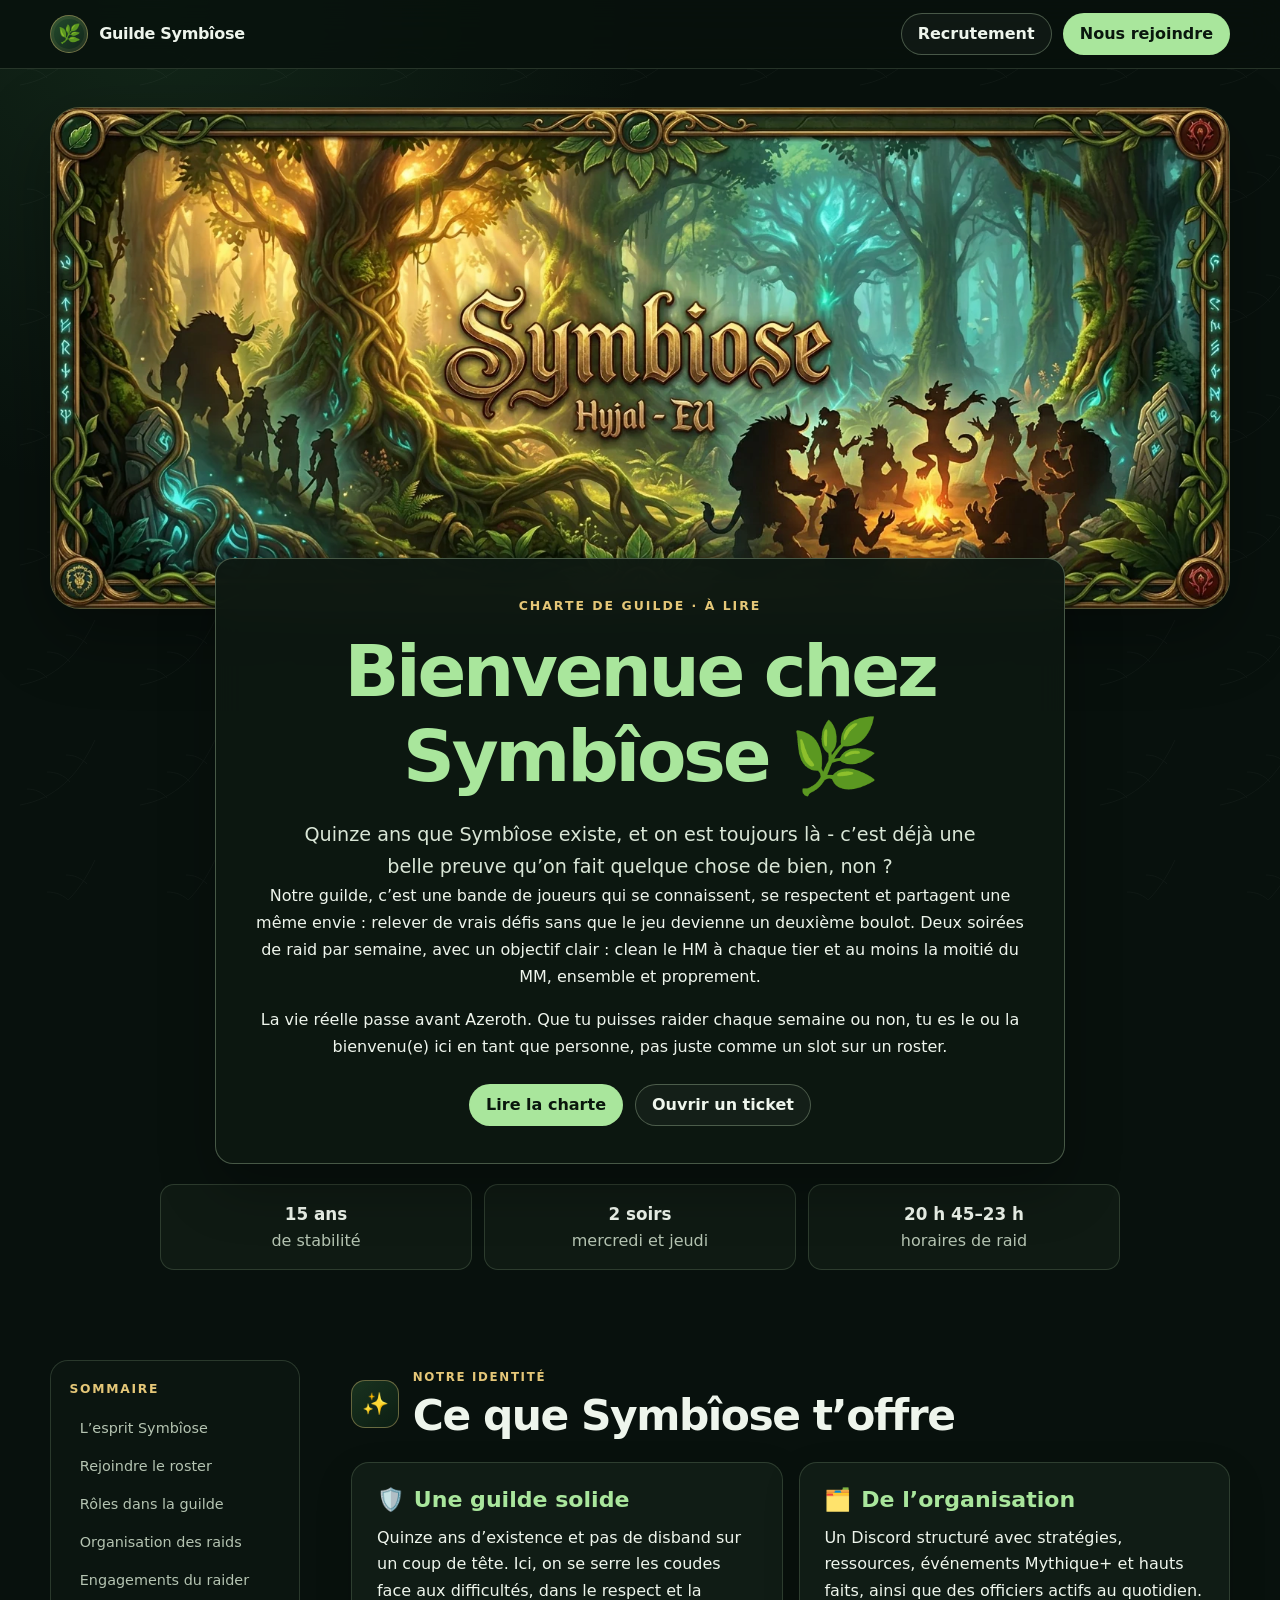
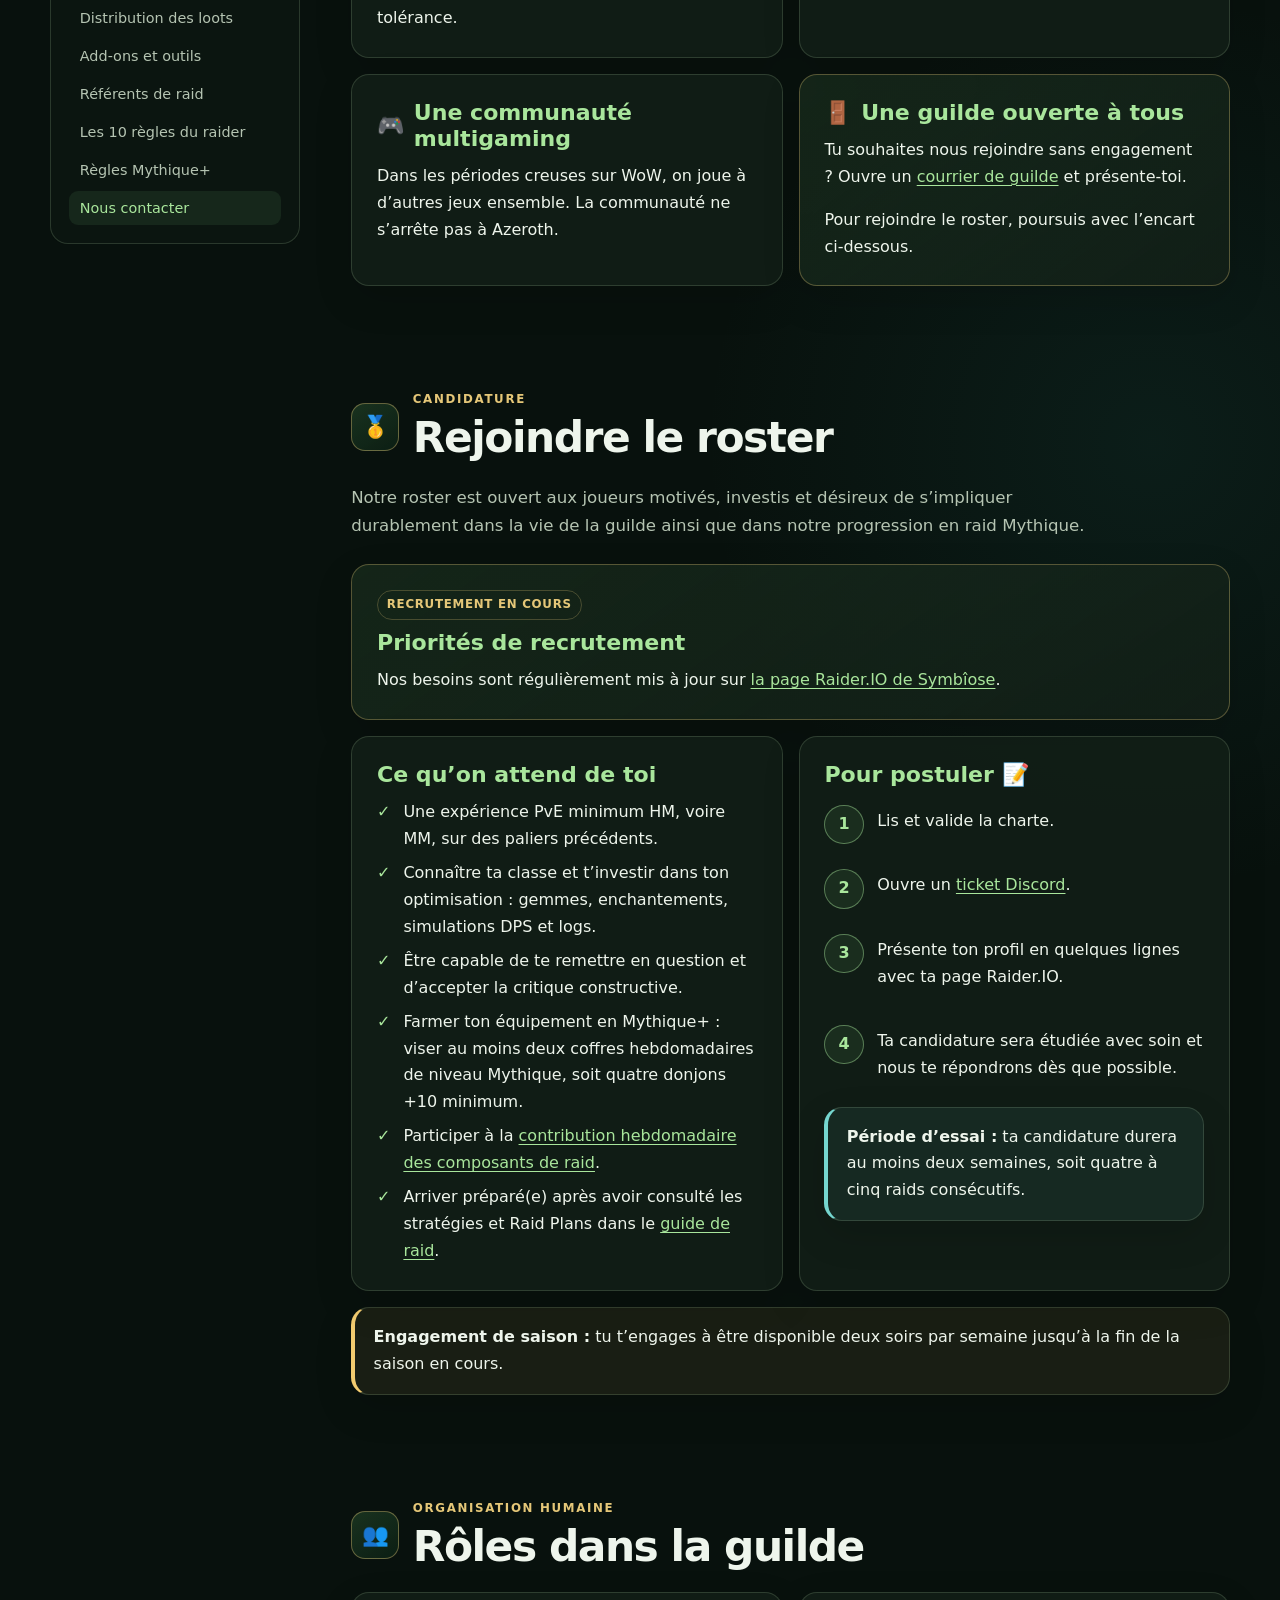
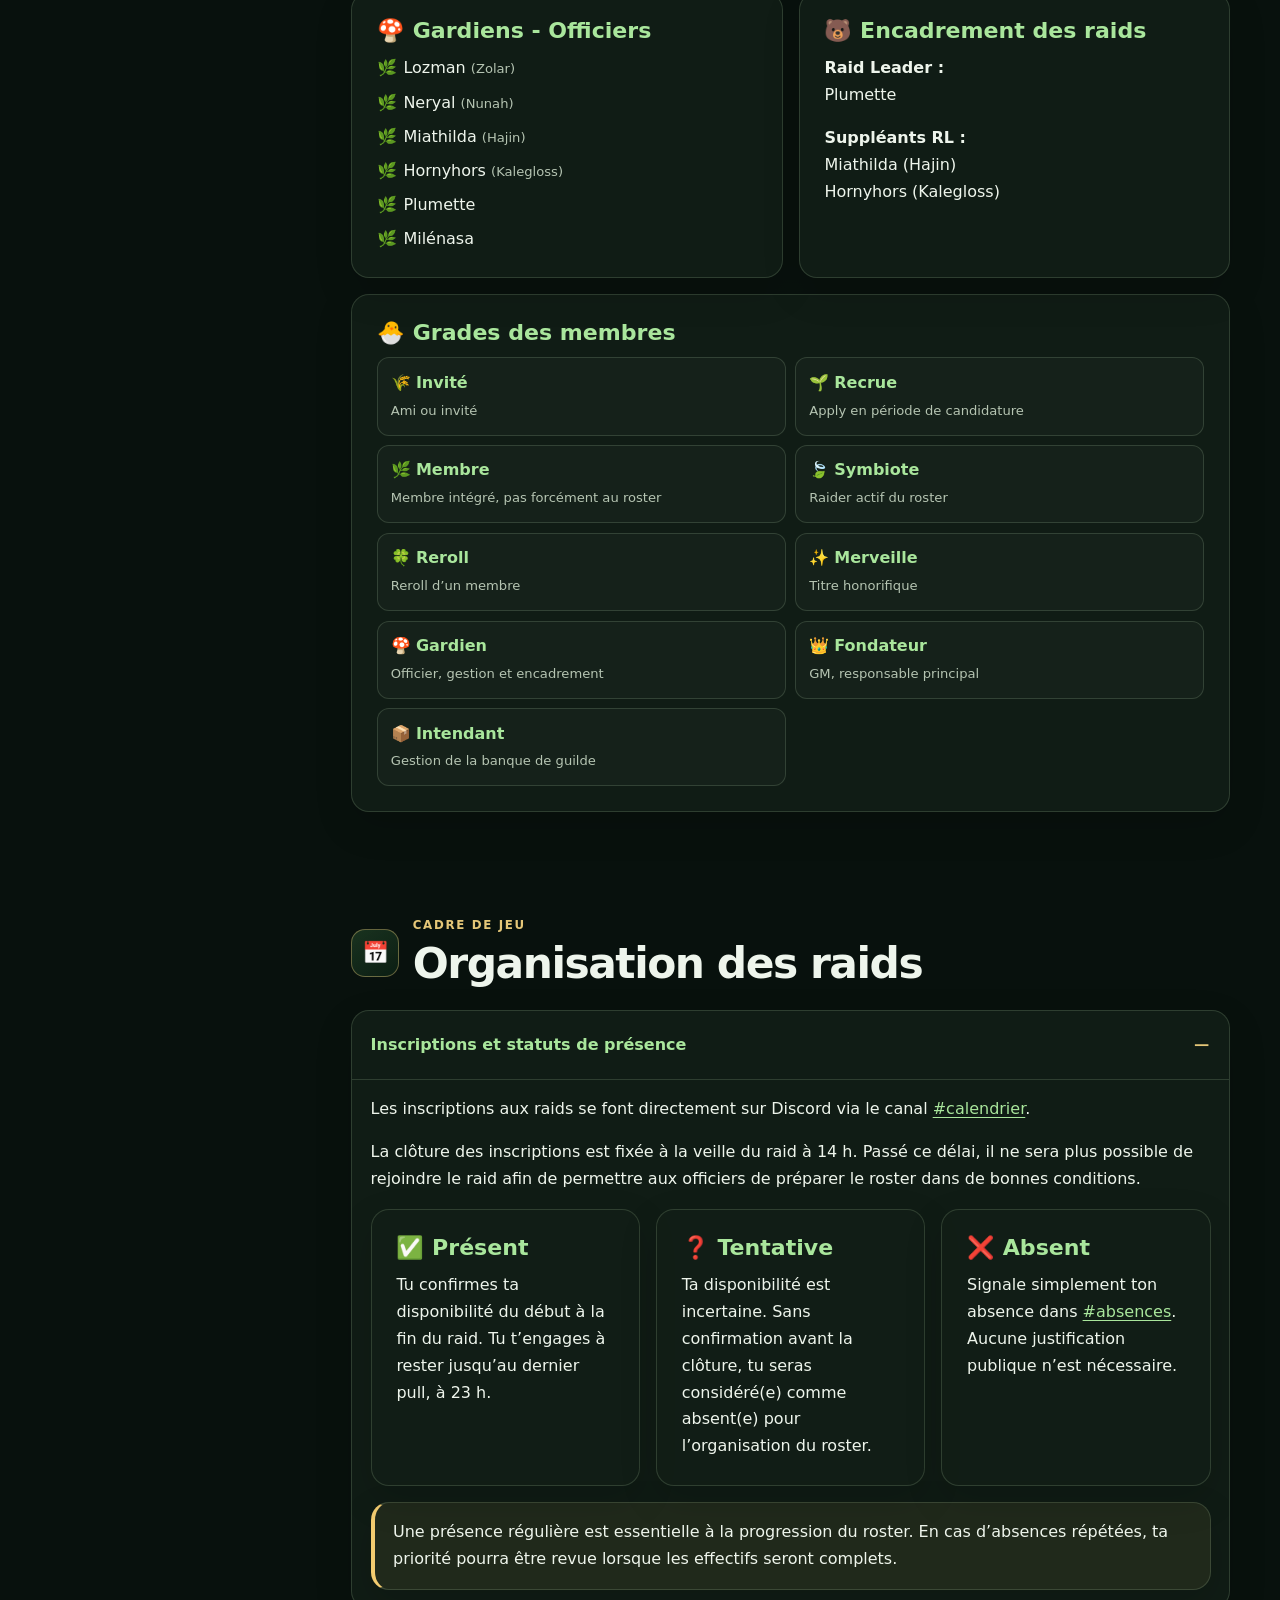
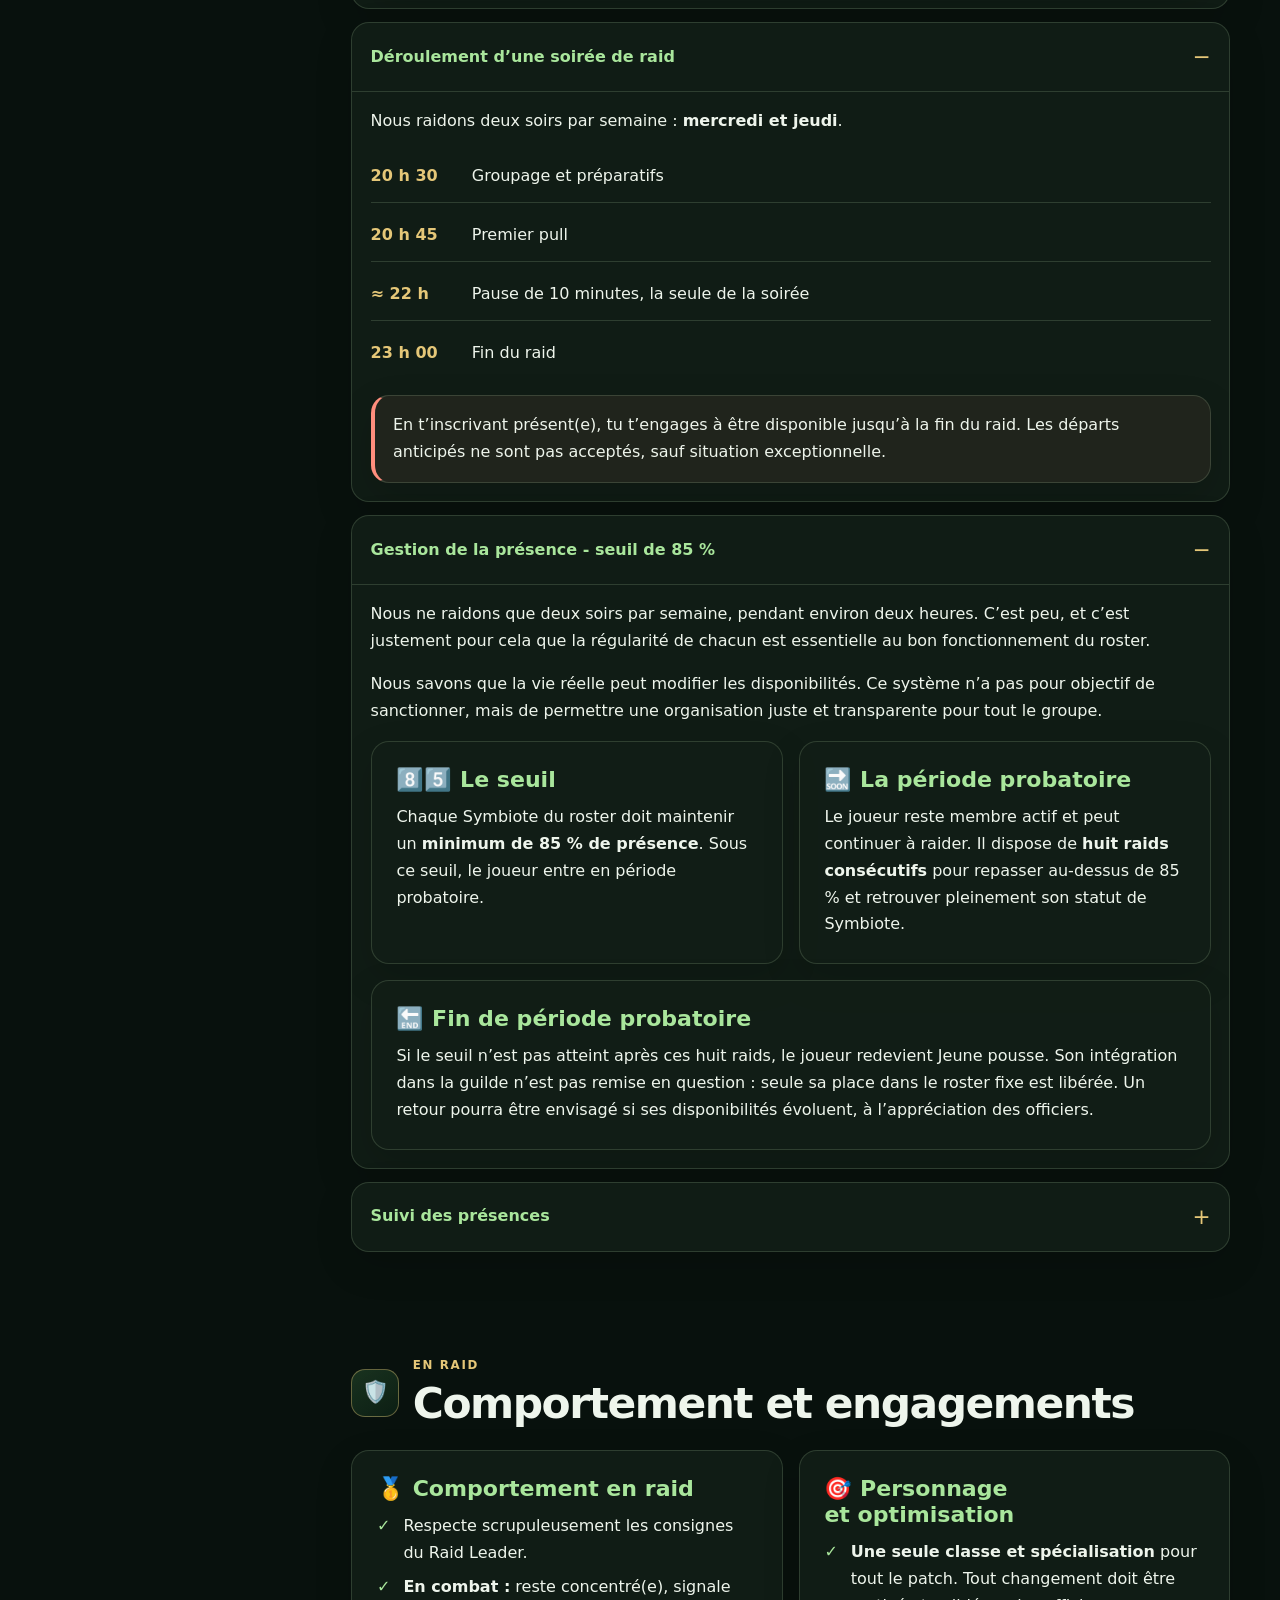
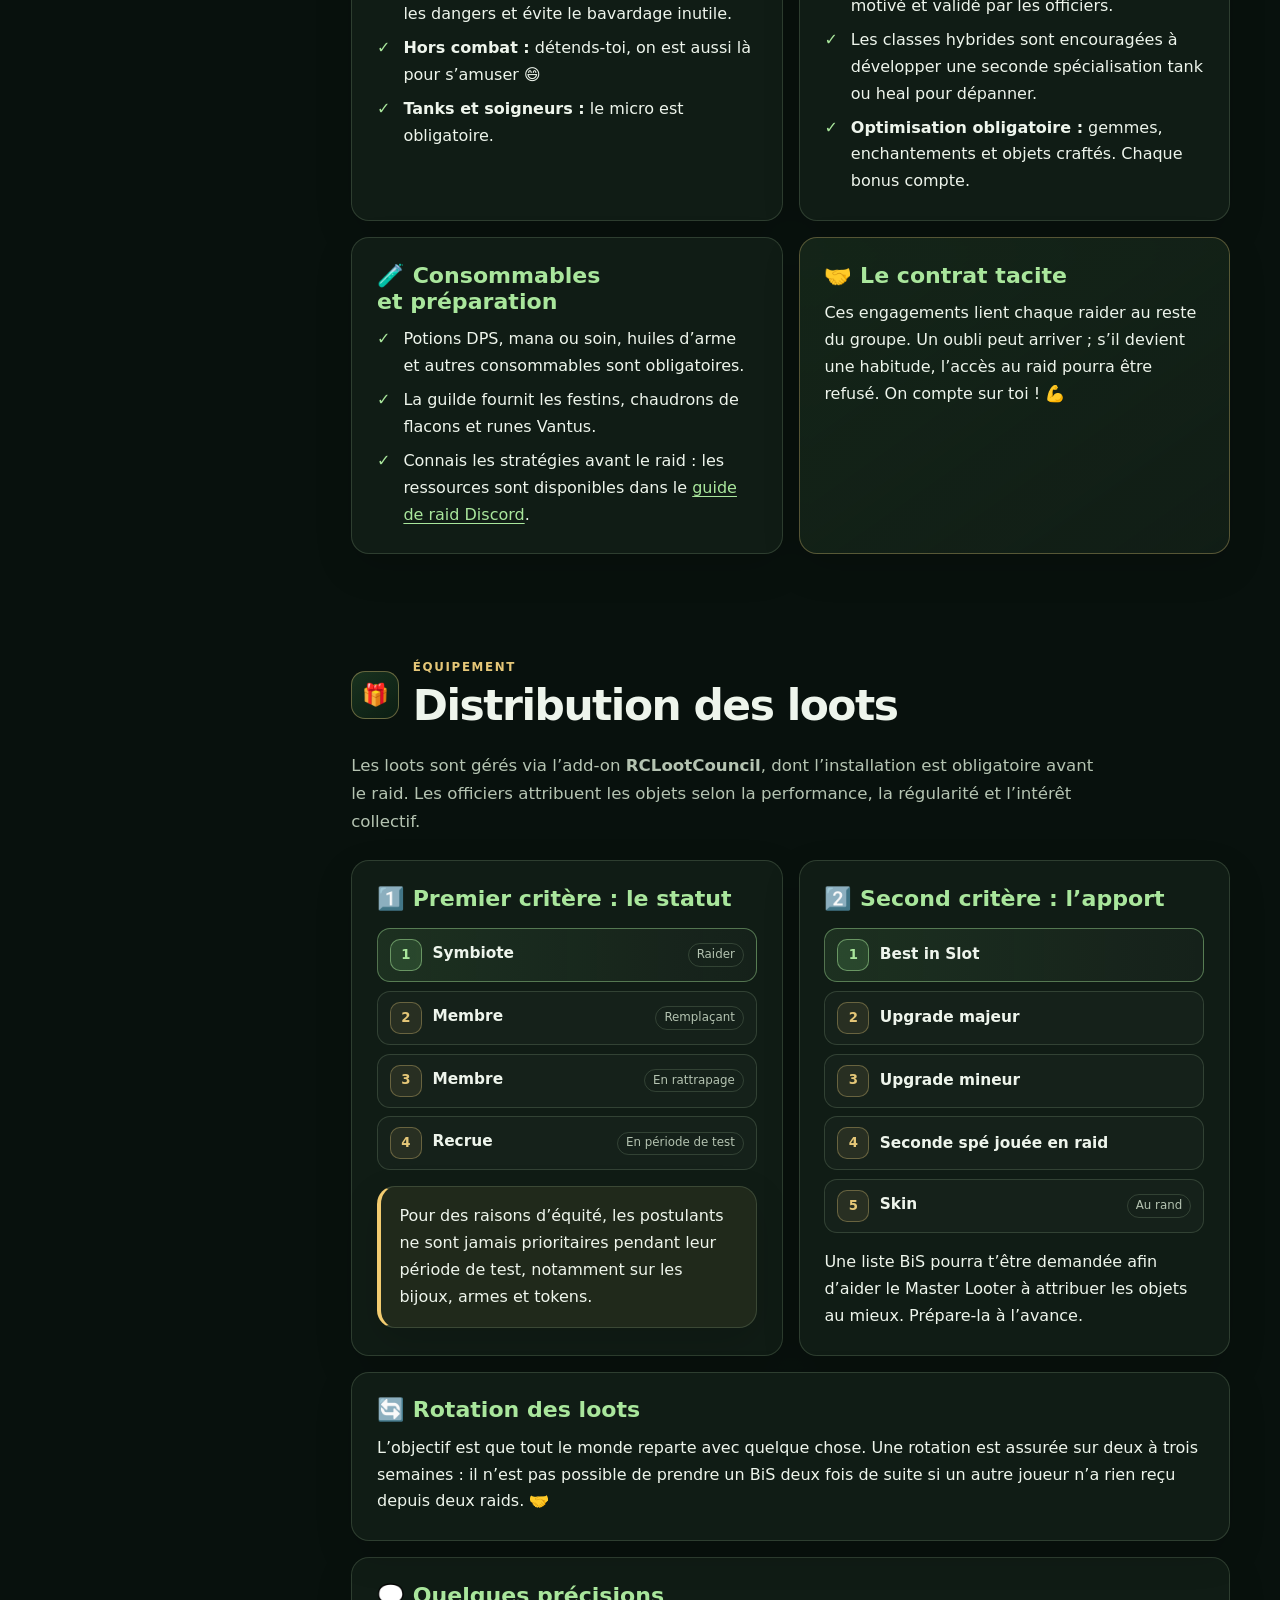
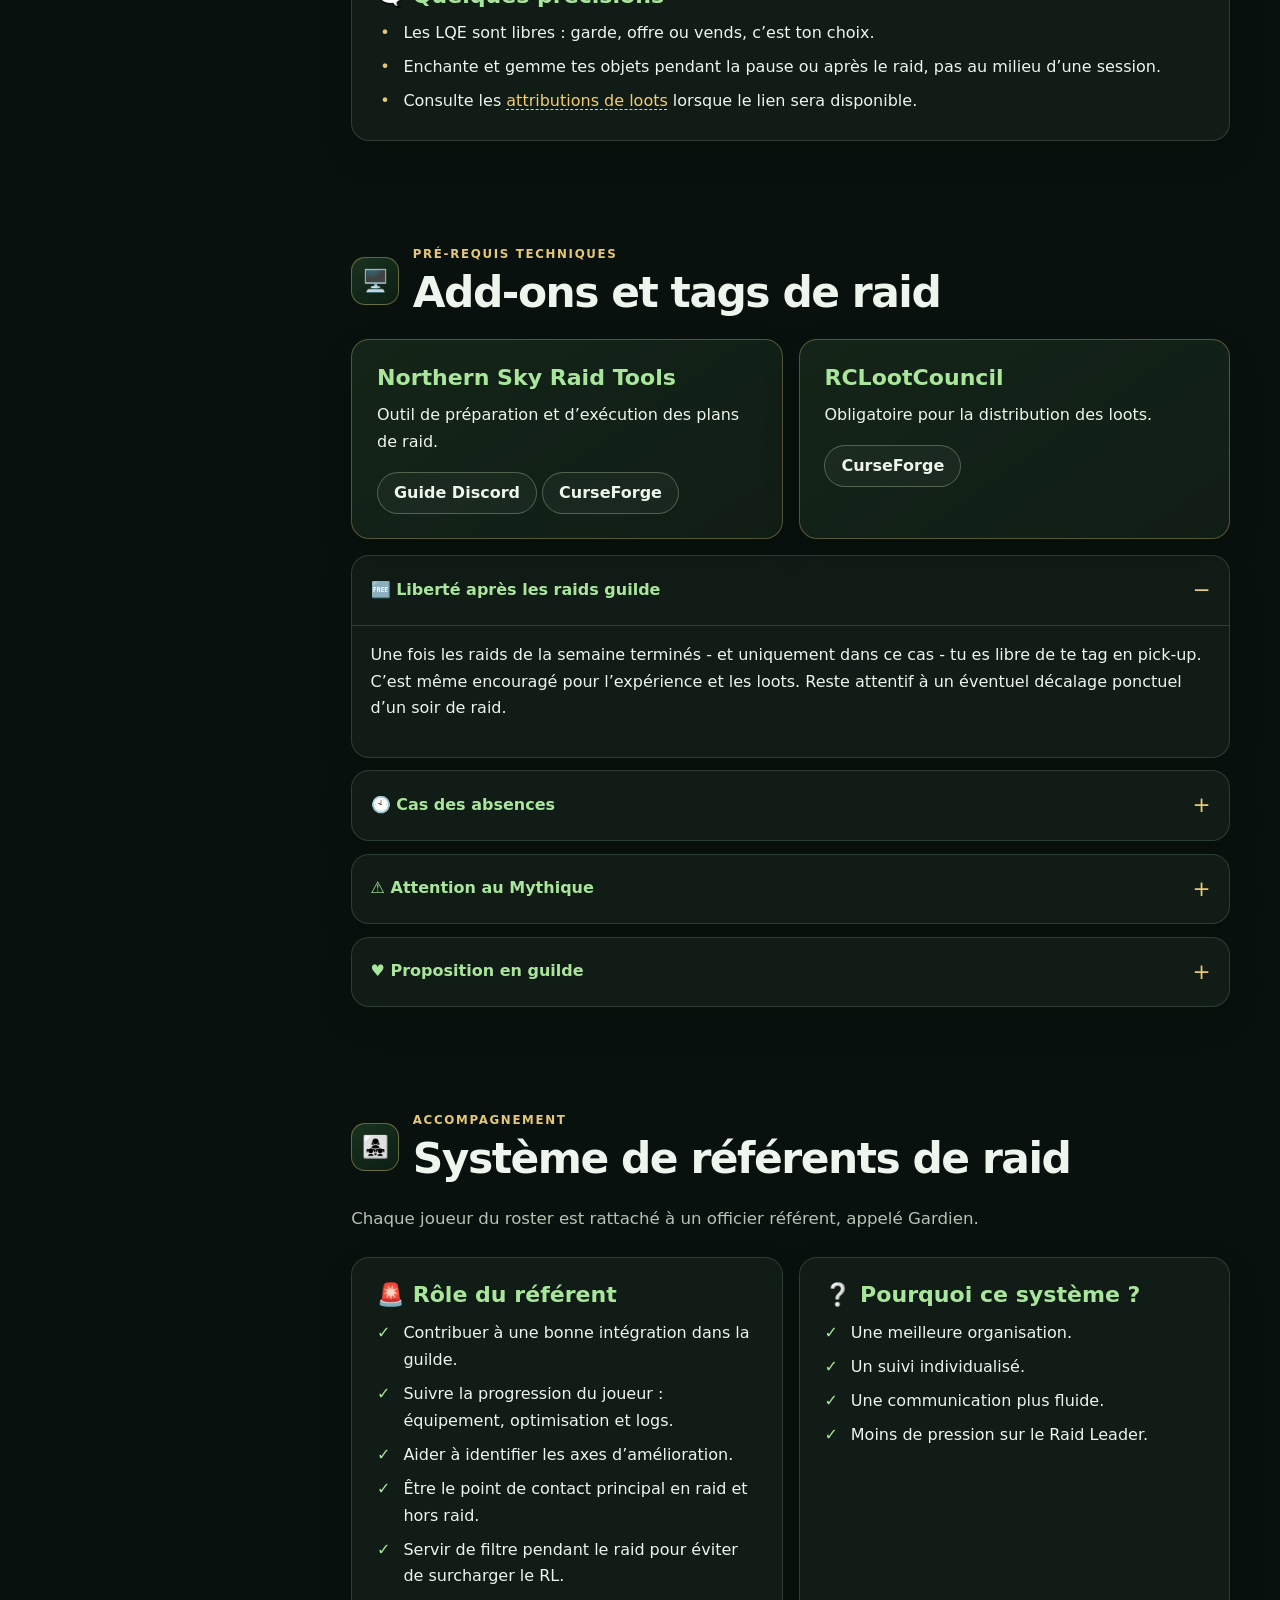
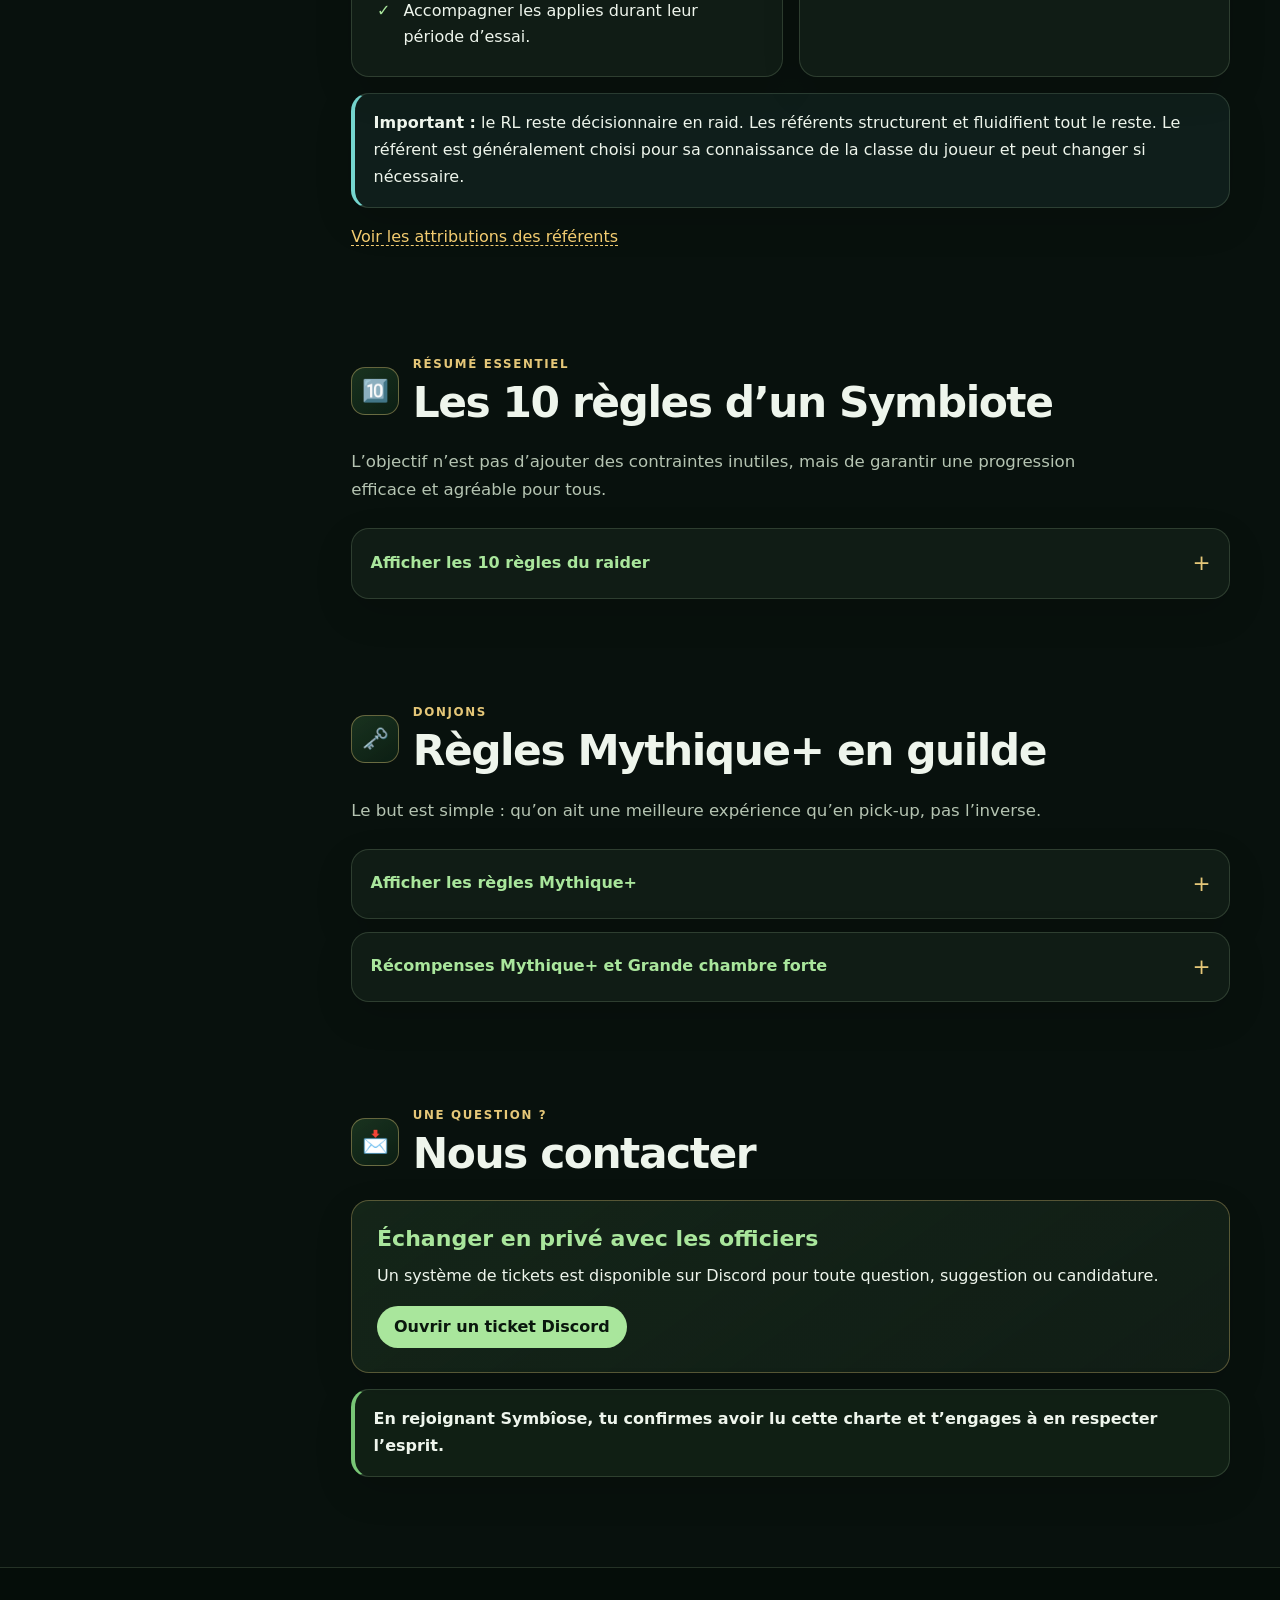
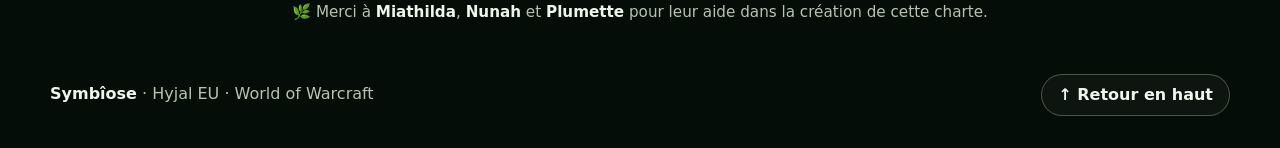
==== commit b904b7f0: "Update member grades and roles in charte.html" ====
--- a/charte.html
+++ b/charte.html
@@ -209,15 +209,15 @@
           <article class="card mt-1">
             <h3>🐣 Grades des membres</h3>
             <ul class="role-pill-list">
-              <li>🌾 <strong>Graine</strong><br><span class="track">Ami ou invité</span></li>
-              <li>🌱 <strong>Bourgeon</strong><br><span class="track">Apply en période de candidature</span></li>
-              <li>🌿 <strong>Jeune pousse</strong><br><span class="track">Membre intégré, pas forcément au roster</span></li>
+              <li>🌾 <strong>Invité</strong><br><span class="track">Ami ou invité</span></li>
+              <li>🌱 <strong>Recrue</strong><br><span class="track">Apply en période de candidature</span></li>
+              <li>🌿 <strong>Membre</strong><br><span class="track">Membre intégré, pas forcément au roster</span></li>
               <li>🍃 <strong>Symbiote</strong><br><span class="track">Raider actif du roster</span></li>
-              <li>🍀 <strong>Bouture</strong><br><span class="track">Reroll d’un membre</span></li>
+              <li>🍀 <strong>Reroll</strong><br><span class="track">Reroll d’un membre</span></li>
               <li>✨ <strong>Merveille</strong><br><span class="track">Titre honorifique</span></li>
               <li>🍄 <strong>Gardien</strong><br><span class="track">Officier, gestion et encadrement</span></li>
               <li>👑 <strong>Fondateur</strong><br><span class="track">GM, responsable principal</span></li>
-              <li>📦 <strong>Botaniste</strong><br><span class="track">Gestion de la banque de guilde</span></li>
+              <li>📦 <strong>Intendant</strong><br><span class="track">Gestion de la banque de guilde</span></li>
             </ul>
           </article>
         </section>
@@ -382,15 +382,15 @@
                 </li>
                 <li>
                   <span class="priority-rank" aria-hidden="true">2</span>
-                  <span class="priority-content"><strong>Jeune pousse</strong><small>Remplaçant</small></span>
+                  <span class="priority-content"><strong>Membre</strong><small>Remplaçant</small></span>
                 </li>
                 <li>
                   <span class="priority-rank" aria-hidden="true">3</span>
-                  <span class="priority-content"><strong>Jeune pousse</strong><small>En rattrapage</small></span>
+                  <span class="priority-content"><strong>Membre</strong><small>En rattrapage</small></span>
                 </li>
                 <li>
                   <span class="priority-rank" aria-hidden="true">4</span>
-                  <span class="priority-content"><strong>Bourgeon</strong><small>En période de test</small></span>
+                  <span class="priority-content"><strong>Recrue</strong><small>En période de test</small></span>
                 </li>
               </ol>
               <div class="callout callout-warning">
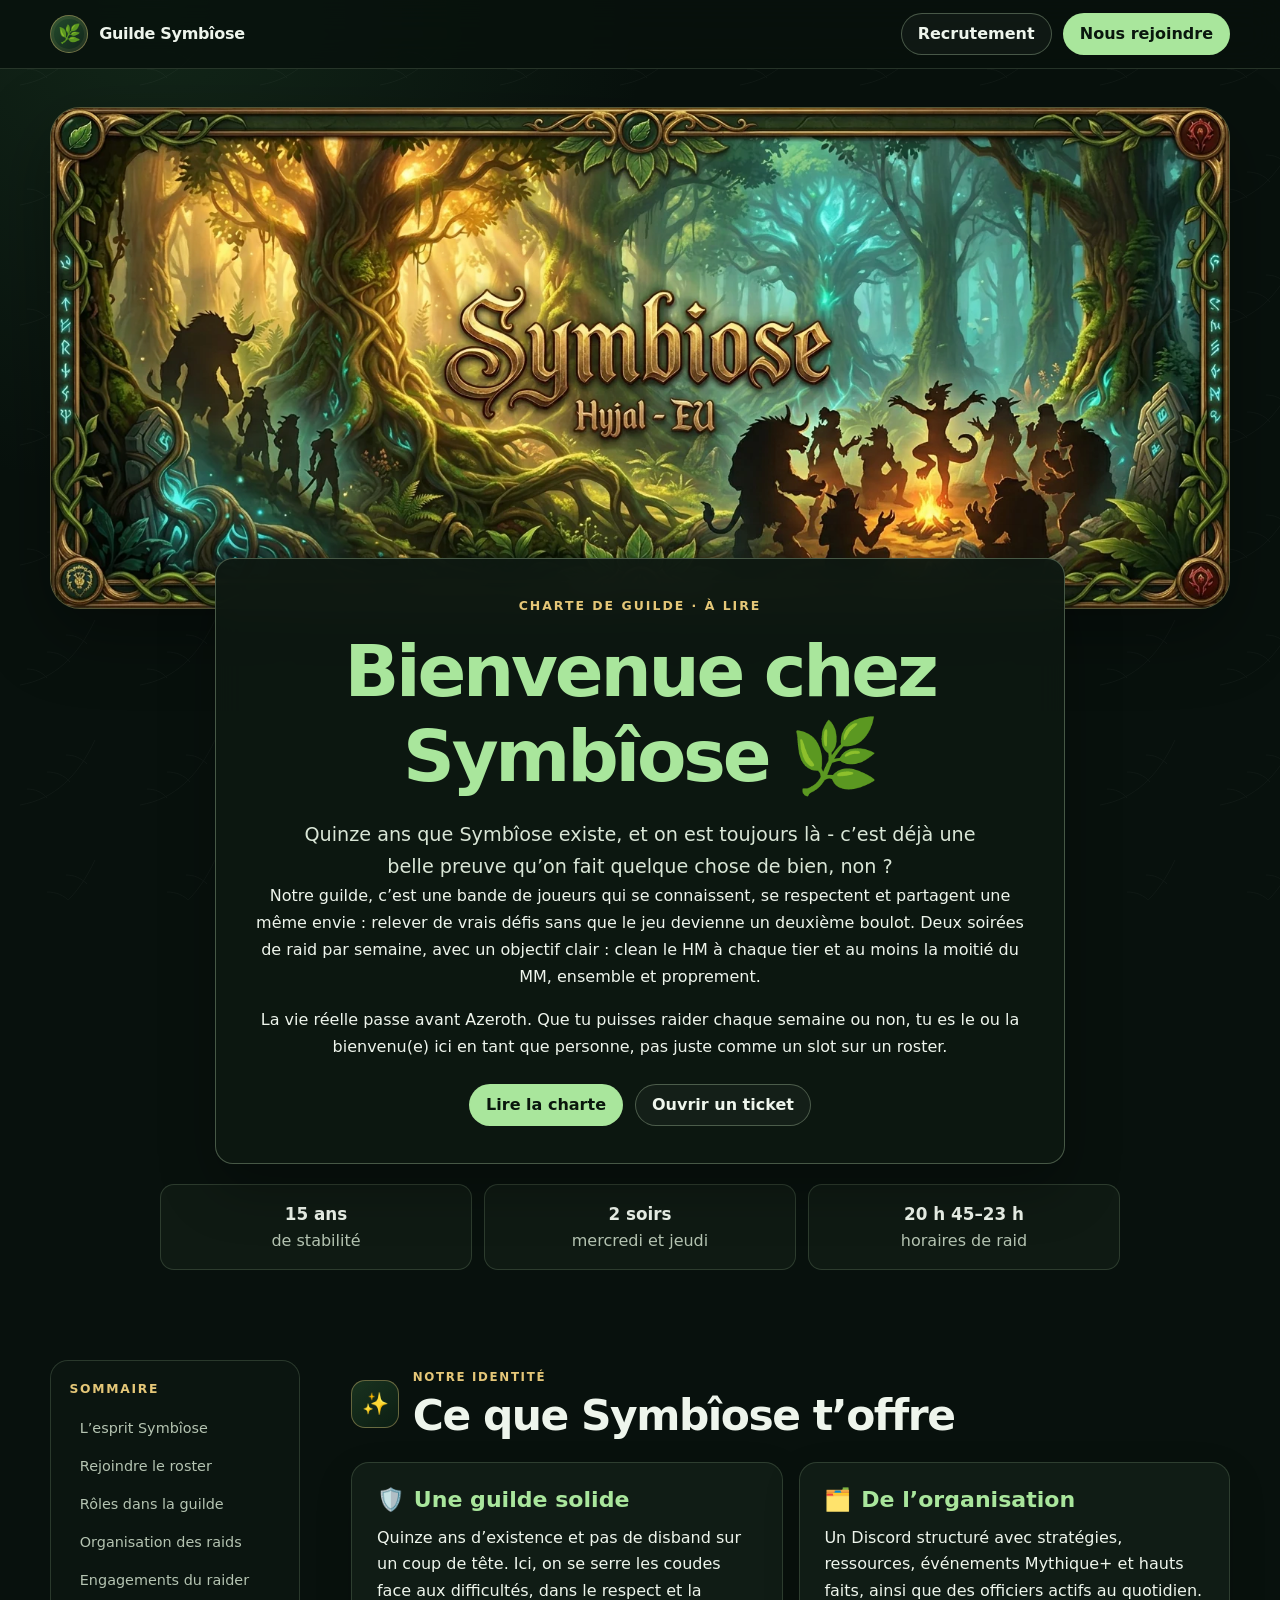
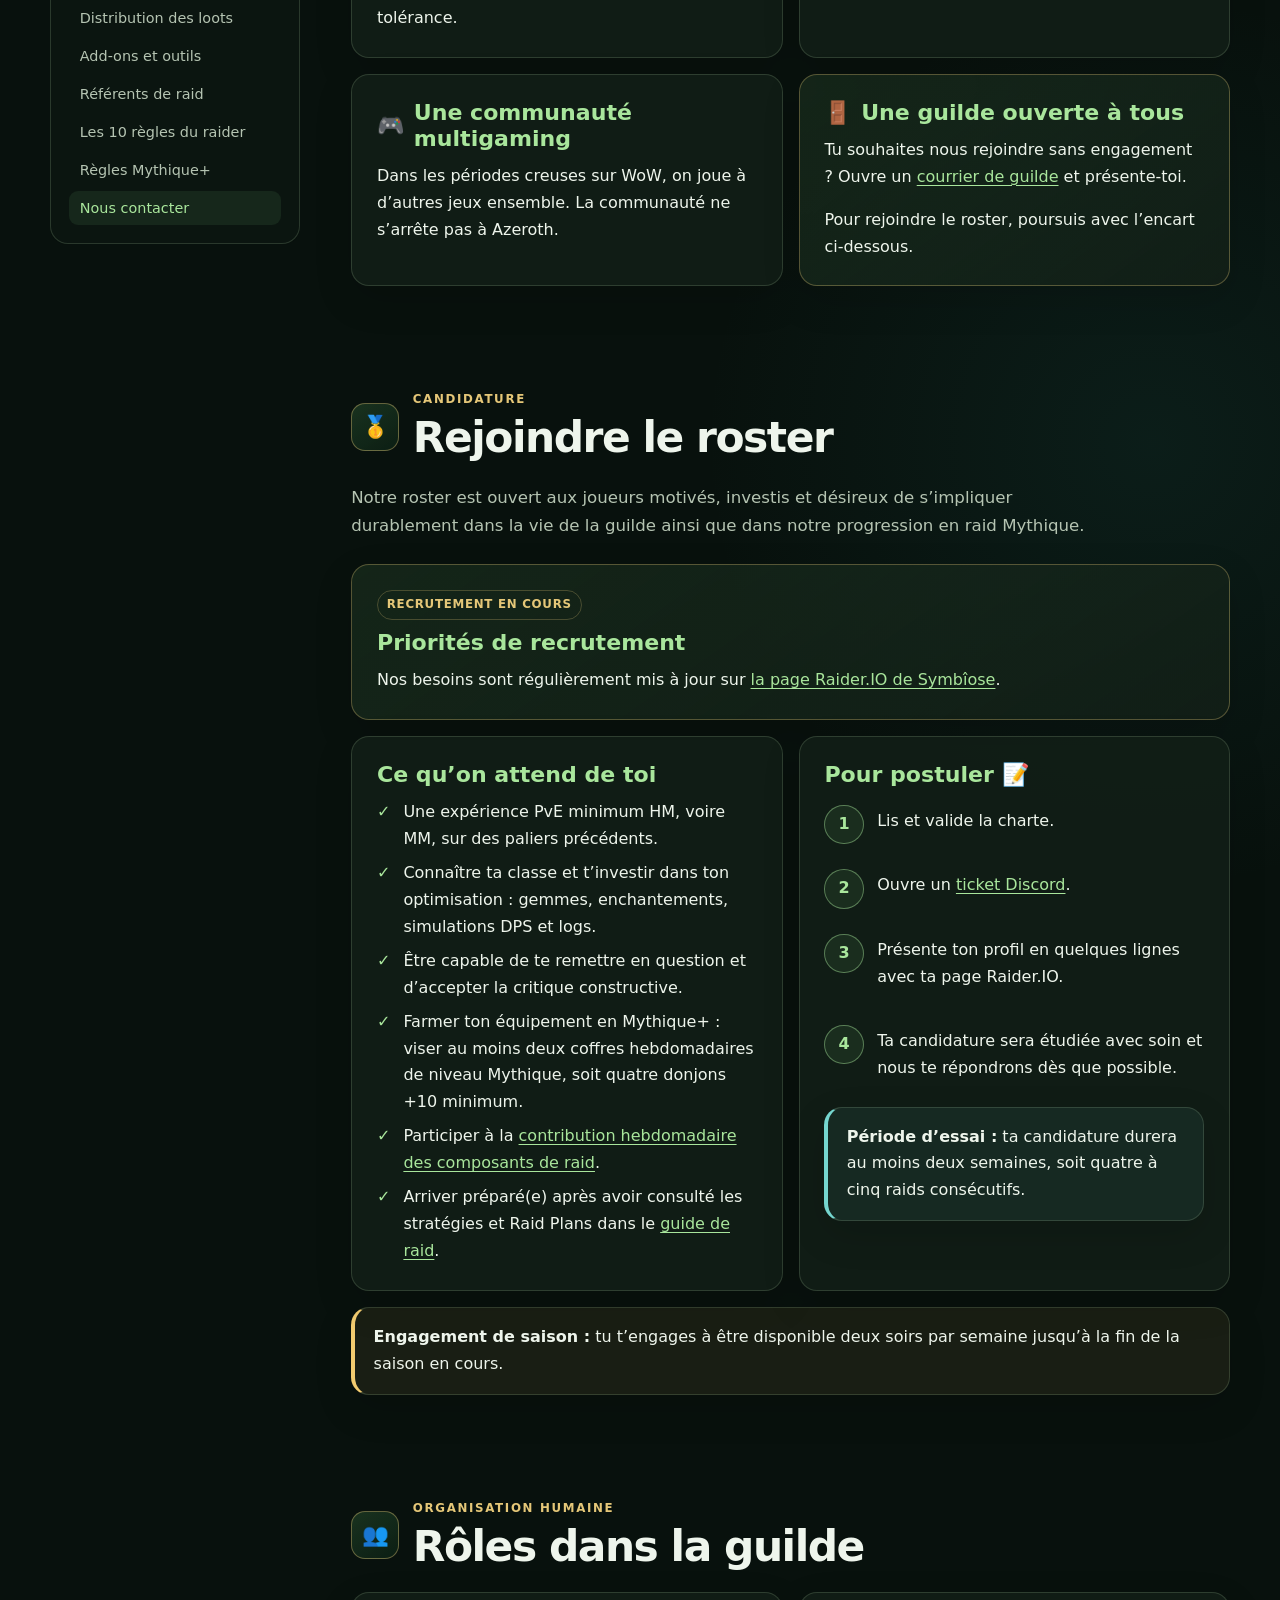
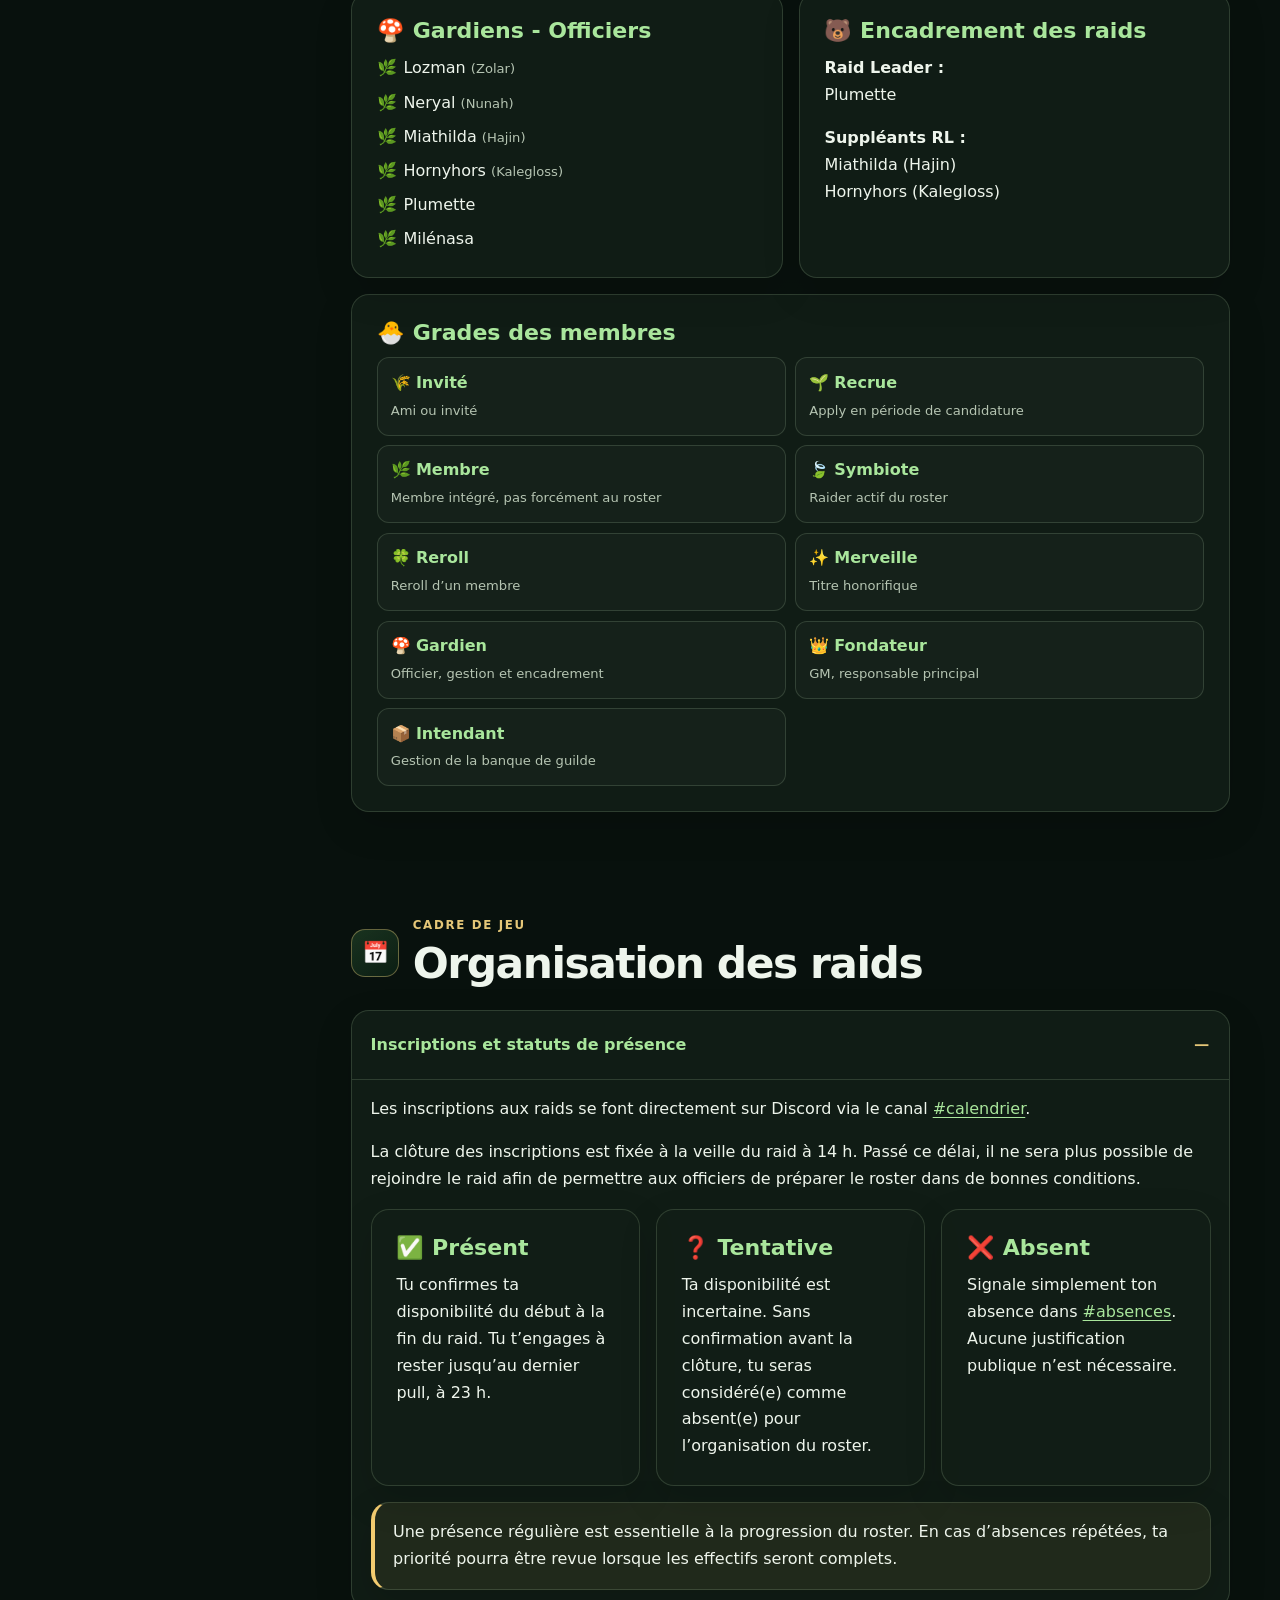
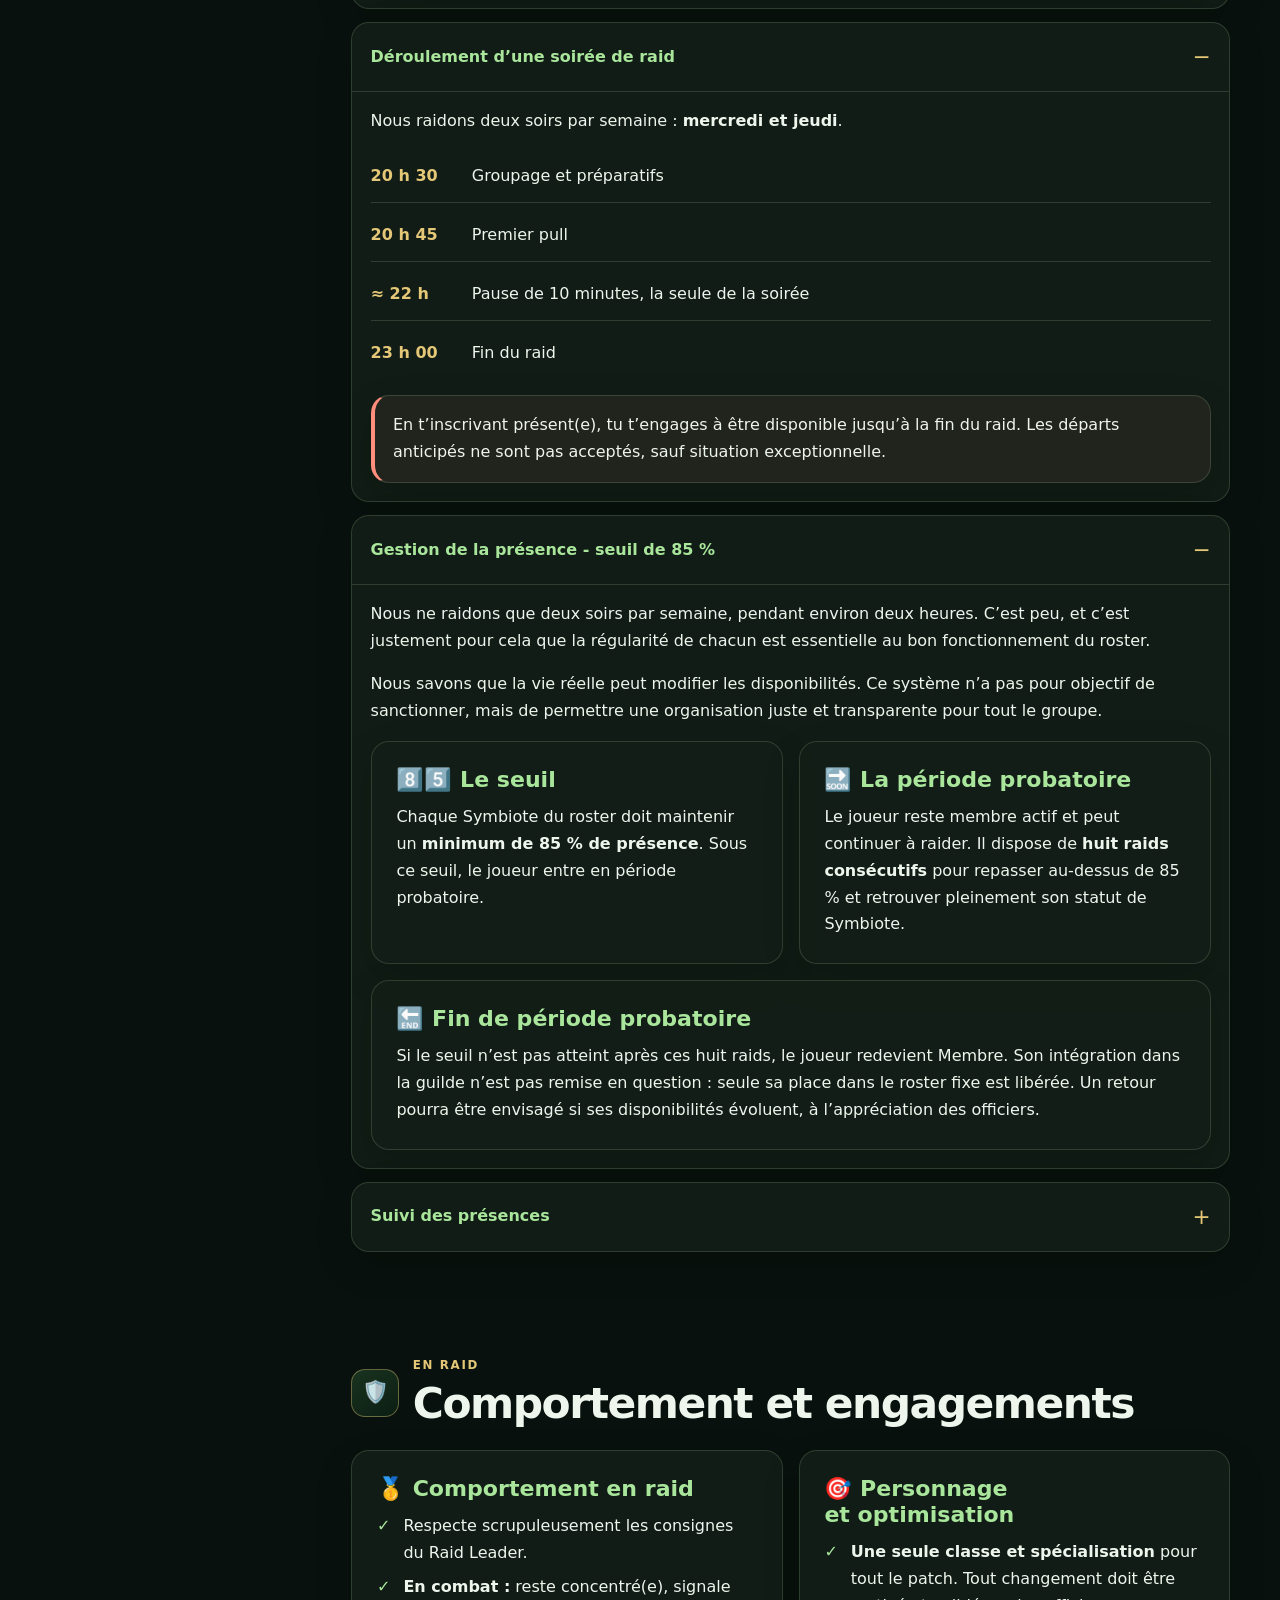
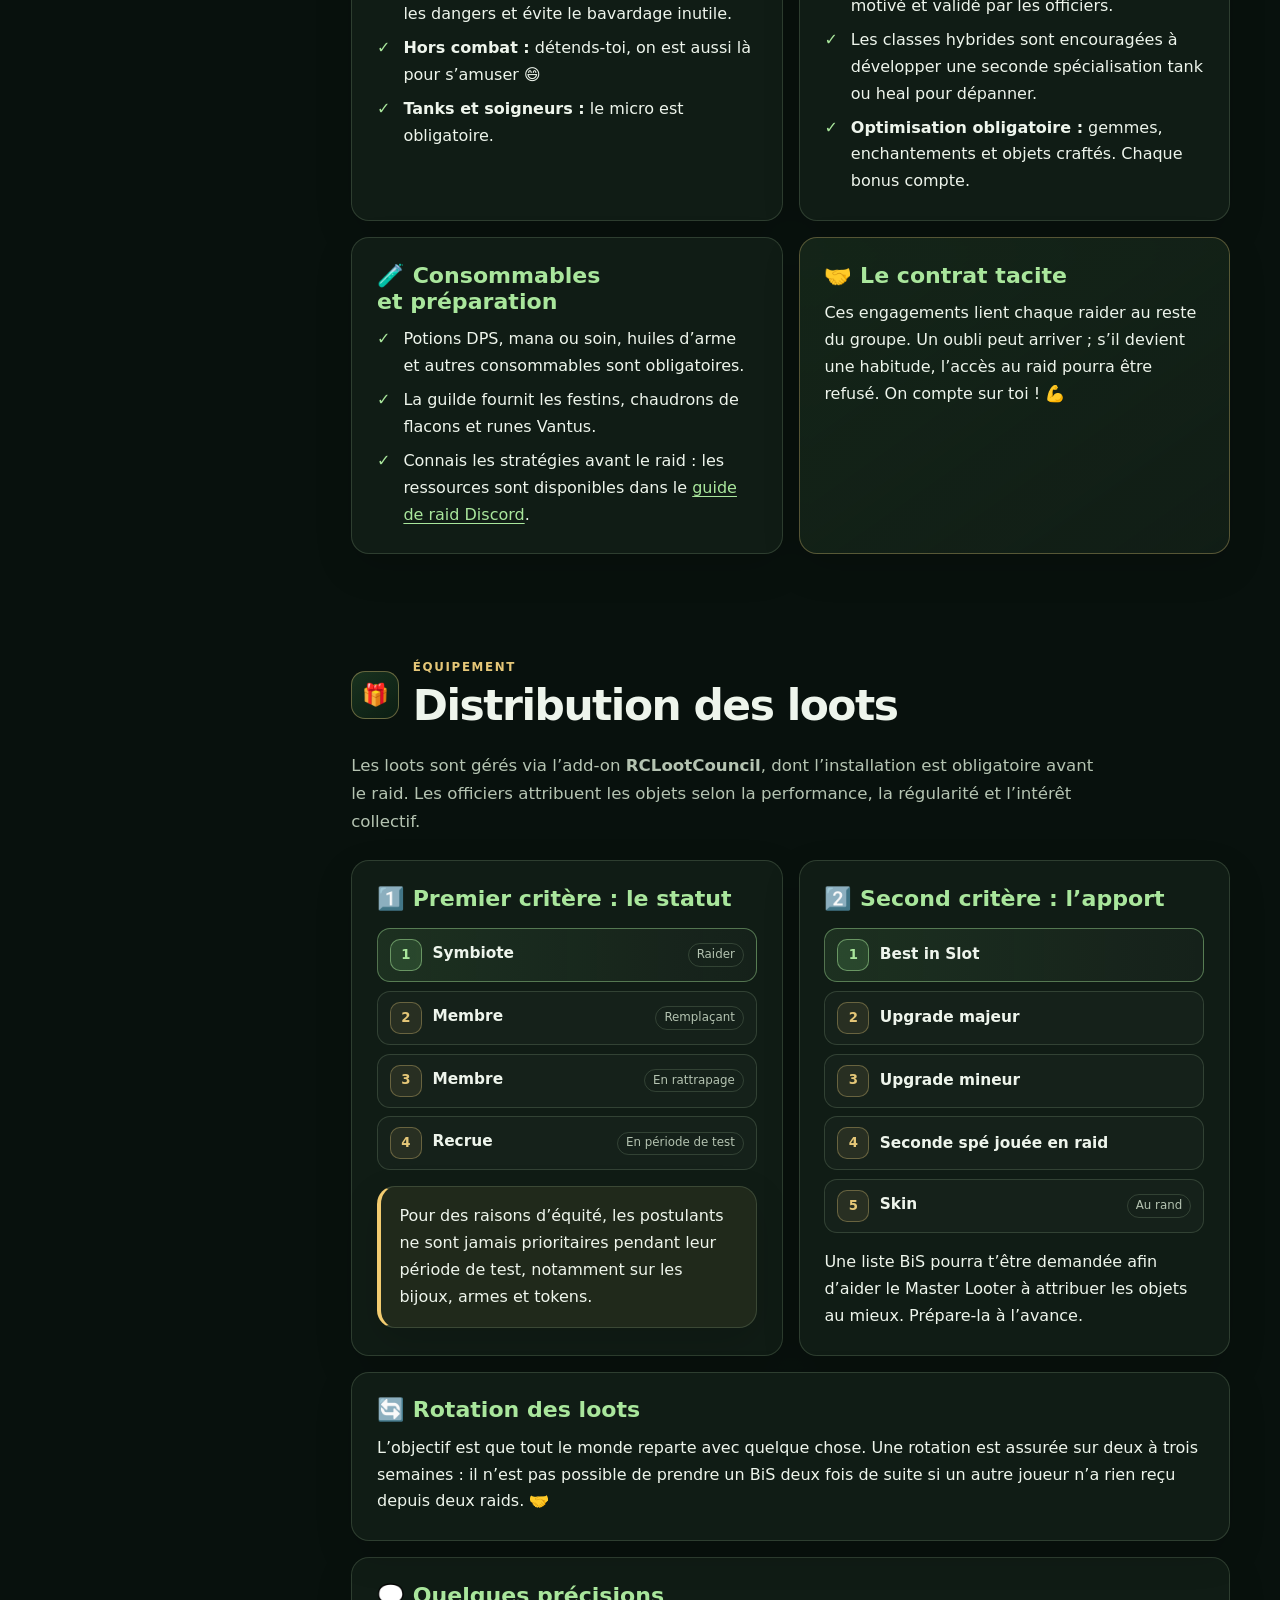
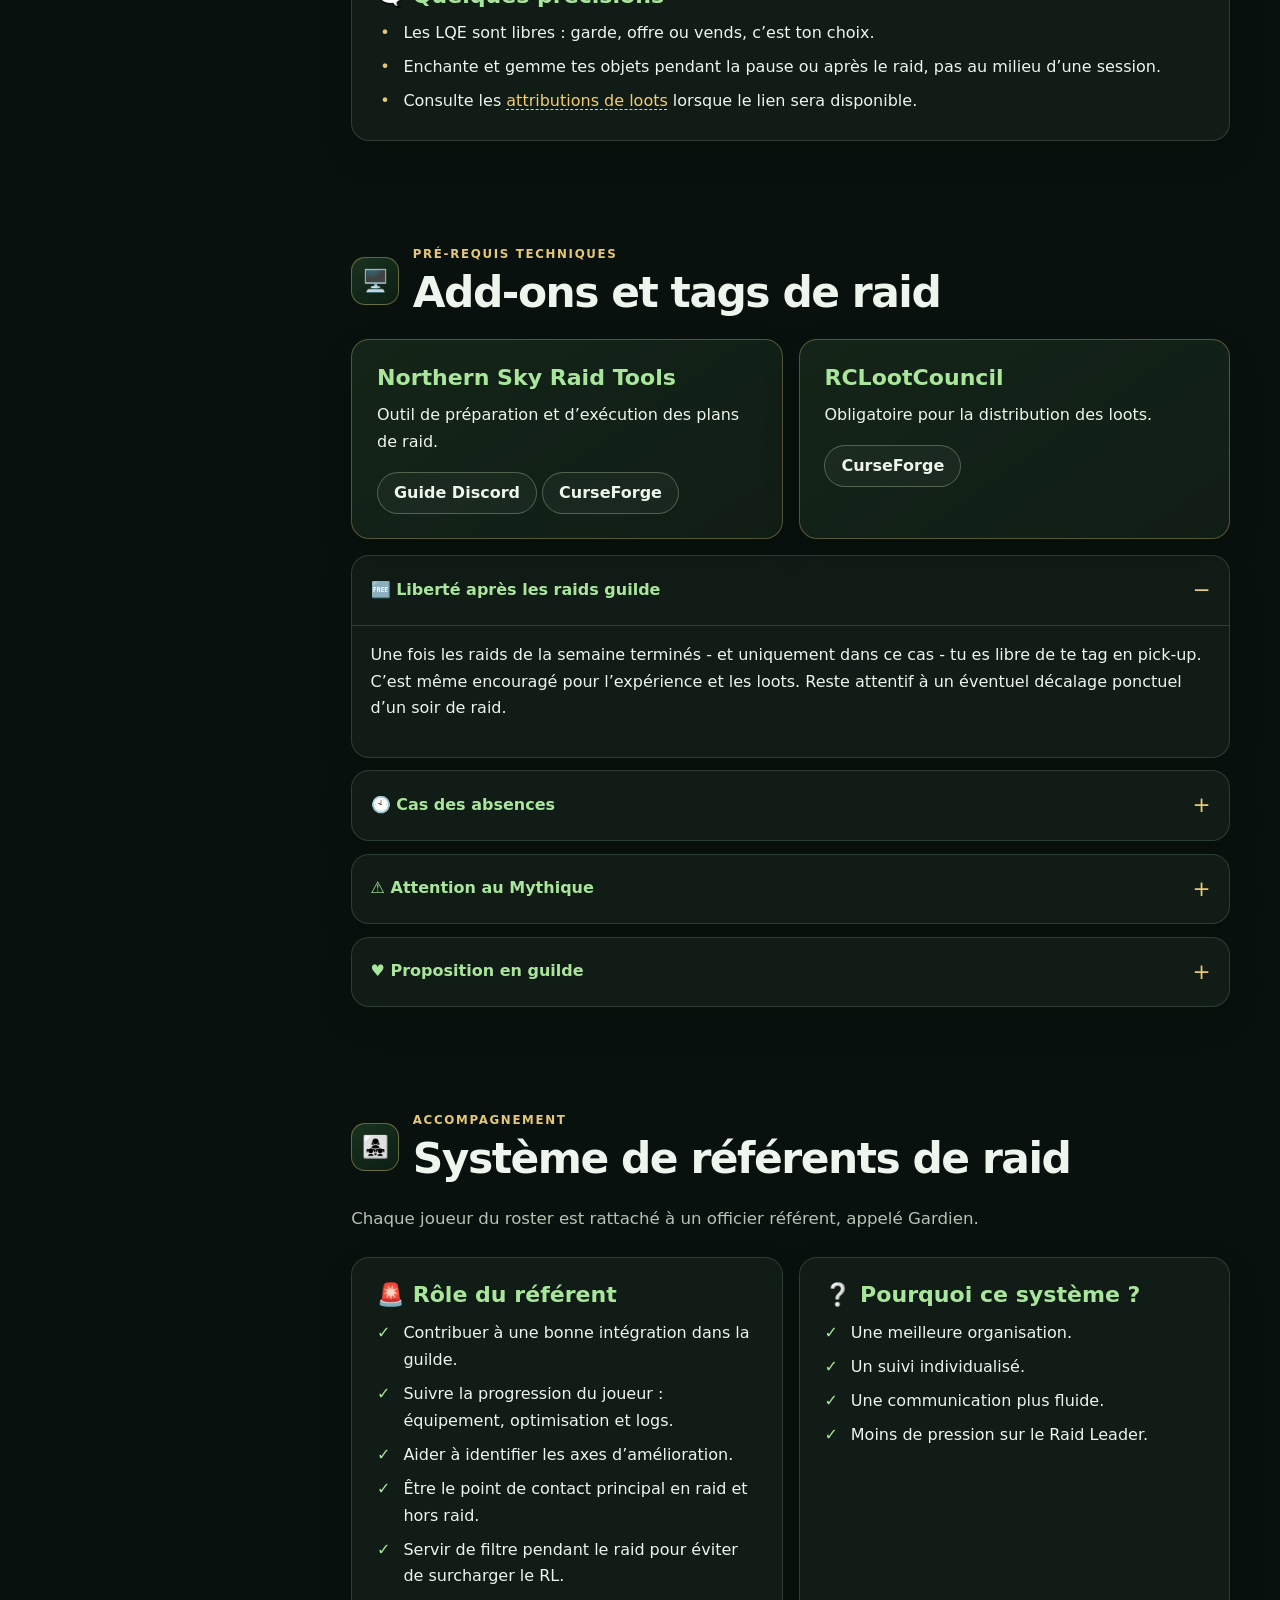
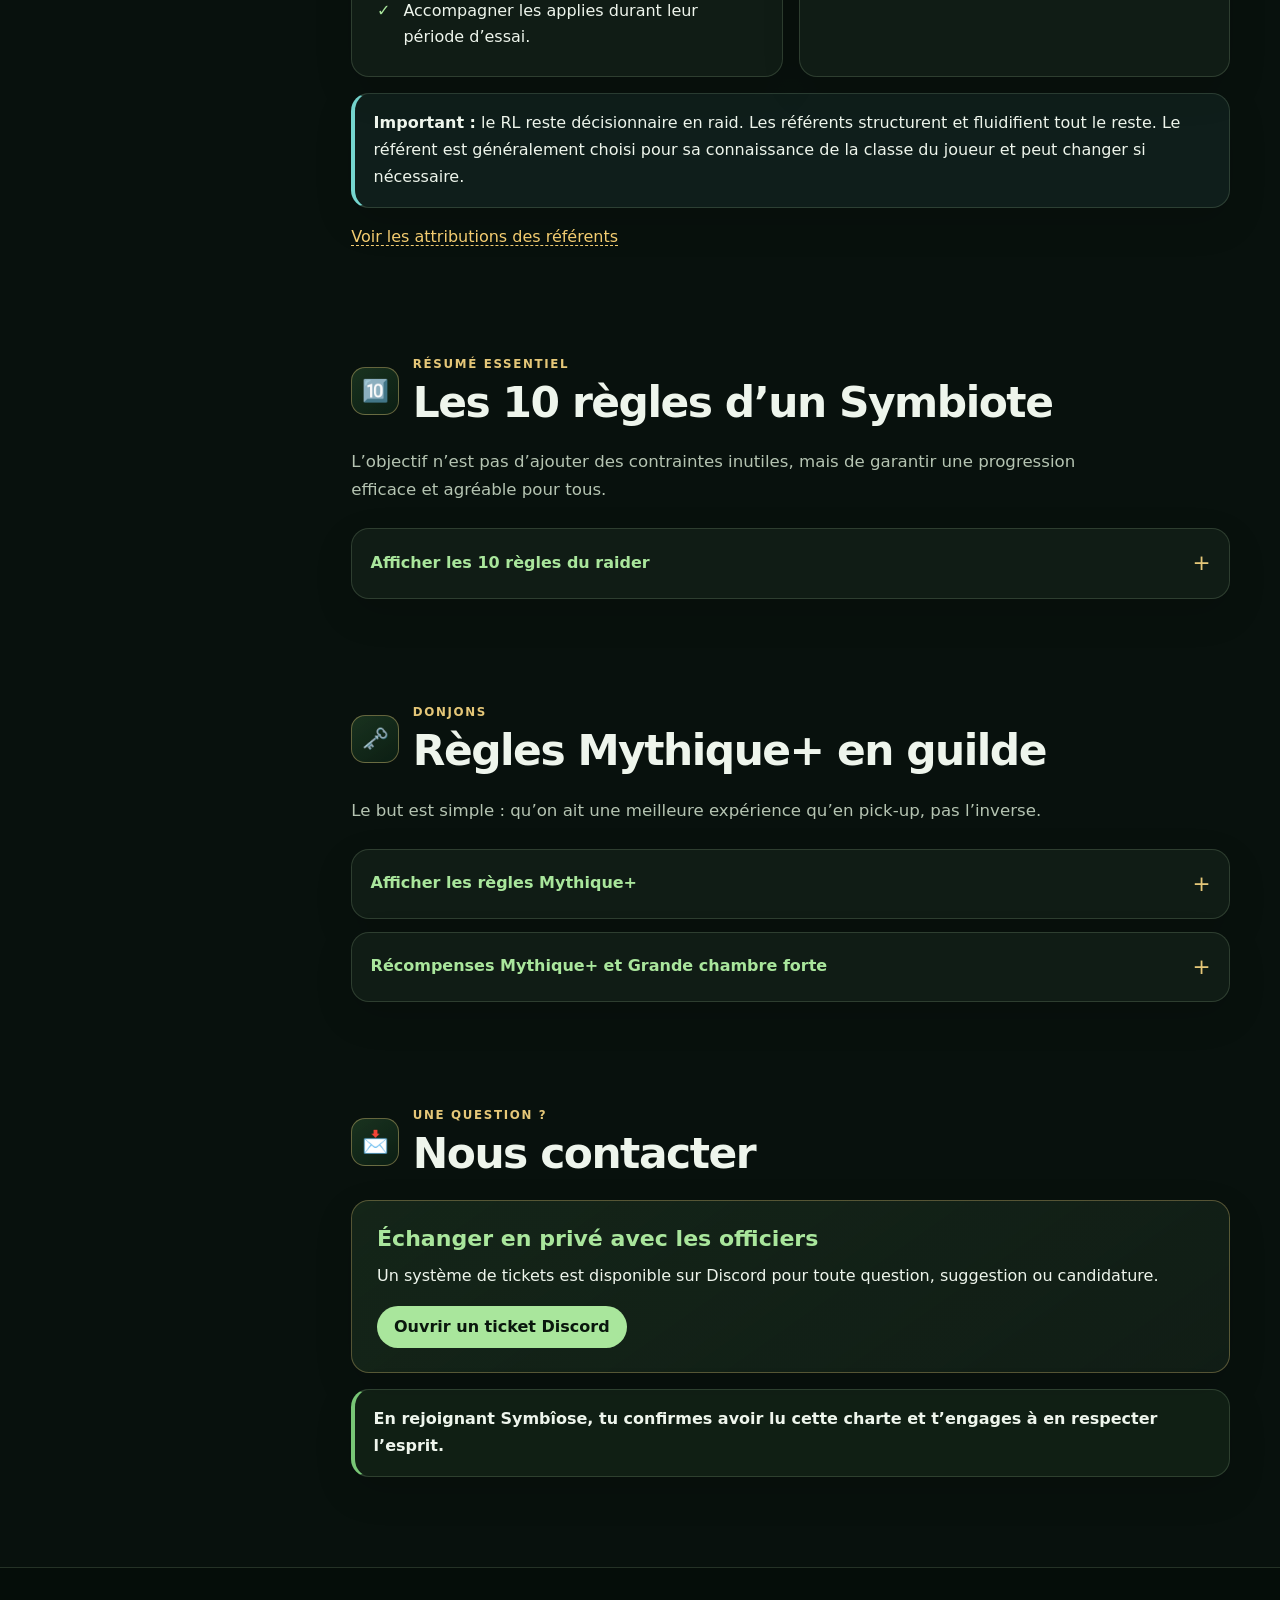
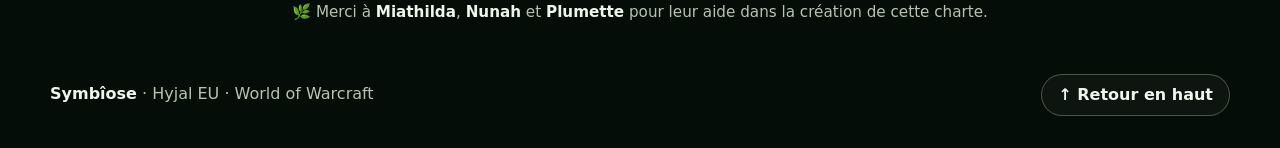
==== commit 82514440: "Change player status from 'Jeune pousse' to 'Membre'" ====
--- a/charte.html
+++ b/charte.html
@@ -291,7 +291,7 @@
                 </article>
                 <article class="card card-full">
                   <h3>🔚 Fin de période probatoire</h3>
-                  <p>Si le seuil n’est pas atteint après ces huit raids, le joueur redevient Jeune pousse. Son intégration dans la guilde n’est pas remise en question : seule sa place dans le roster fixe est libérée. Un retour pourra être envisagé si ses disponibilités évoluent, à l’appréciation des officiers.</p>
+                  <p>Si le seuil n’est pas atteint après ces huit raids, le joueur redevient Membre. Son intégration dans la guilde n’est pas remise en question : seule sa place dans le roster fixe est libérée. Un retour pourra être envisagé si ses disponibilités évoluent, à l’appréciation des officiers.</p>
                 </article>
               </div>
             </div>
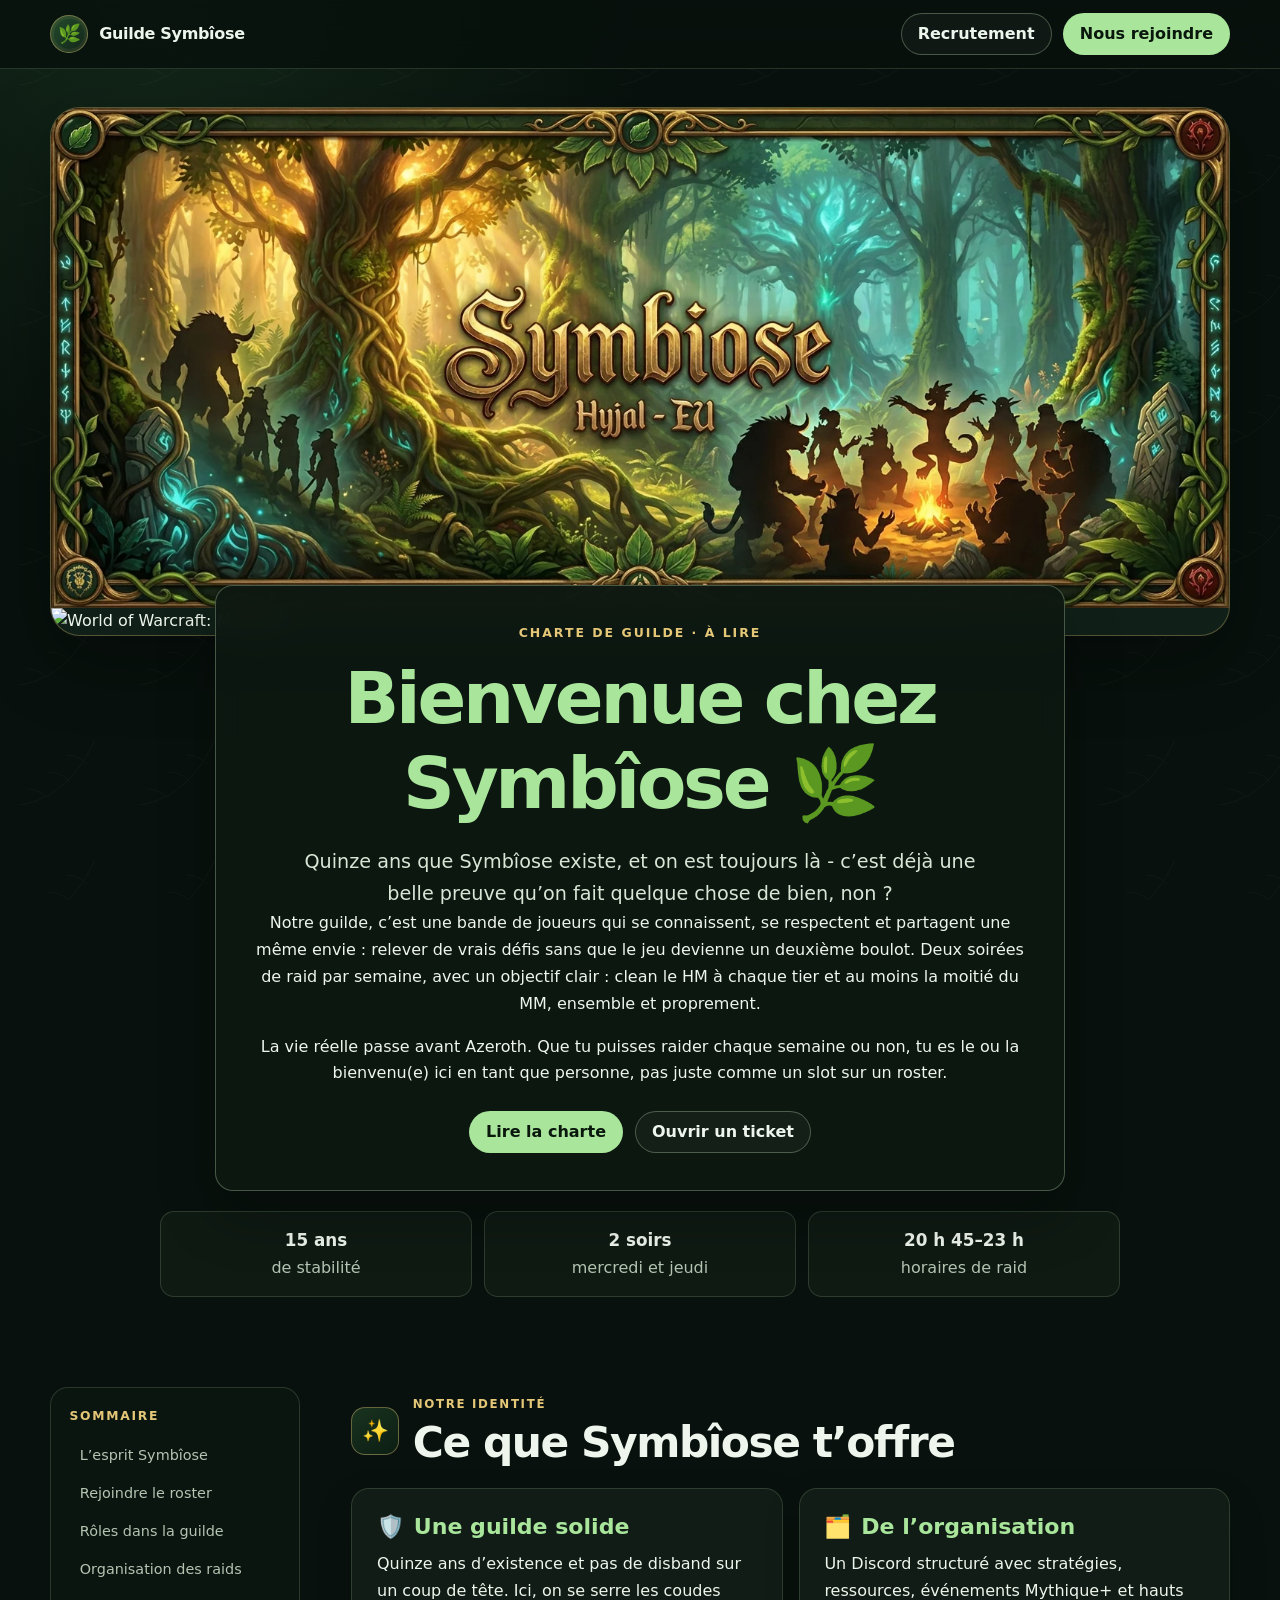
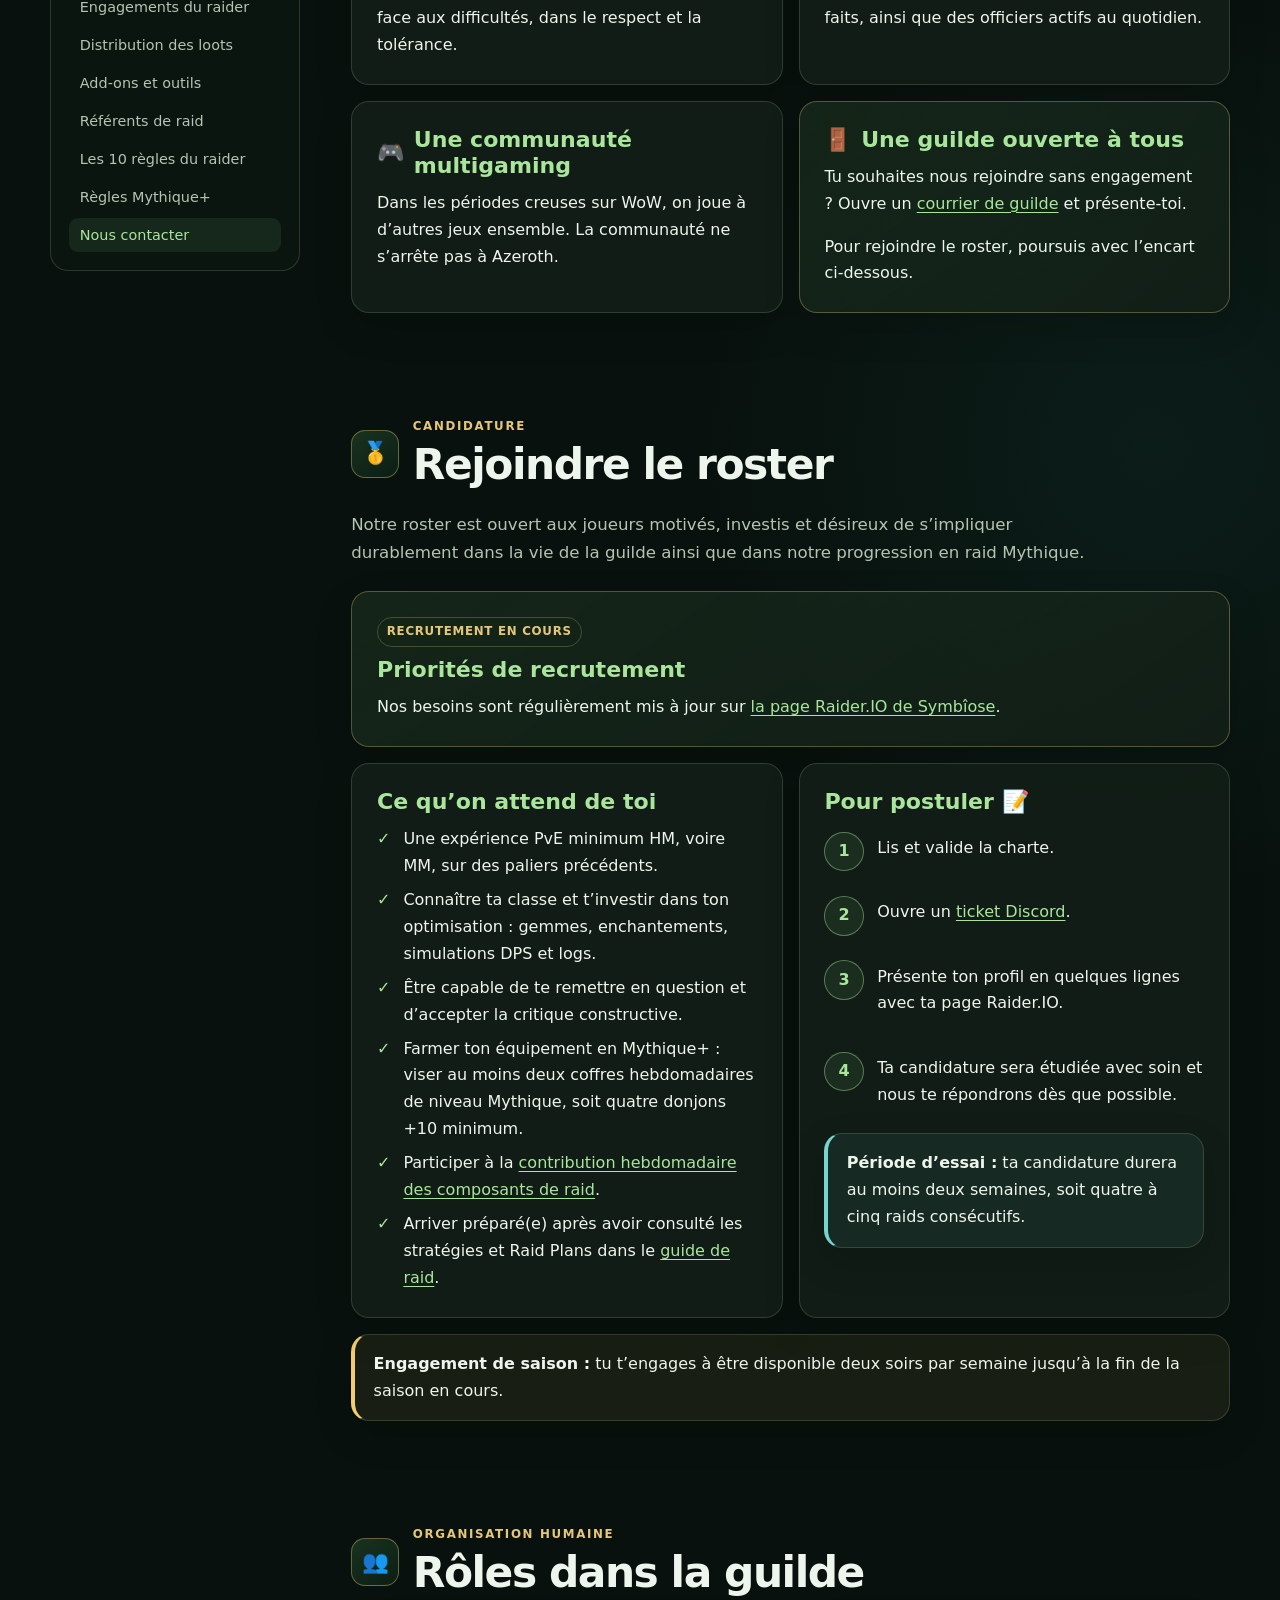
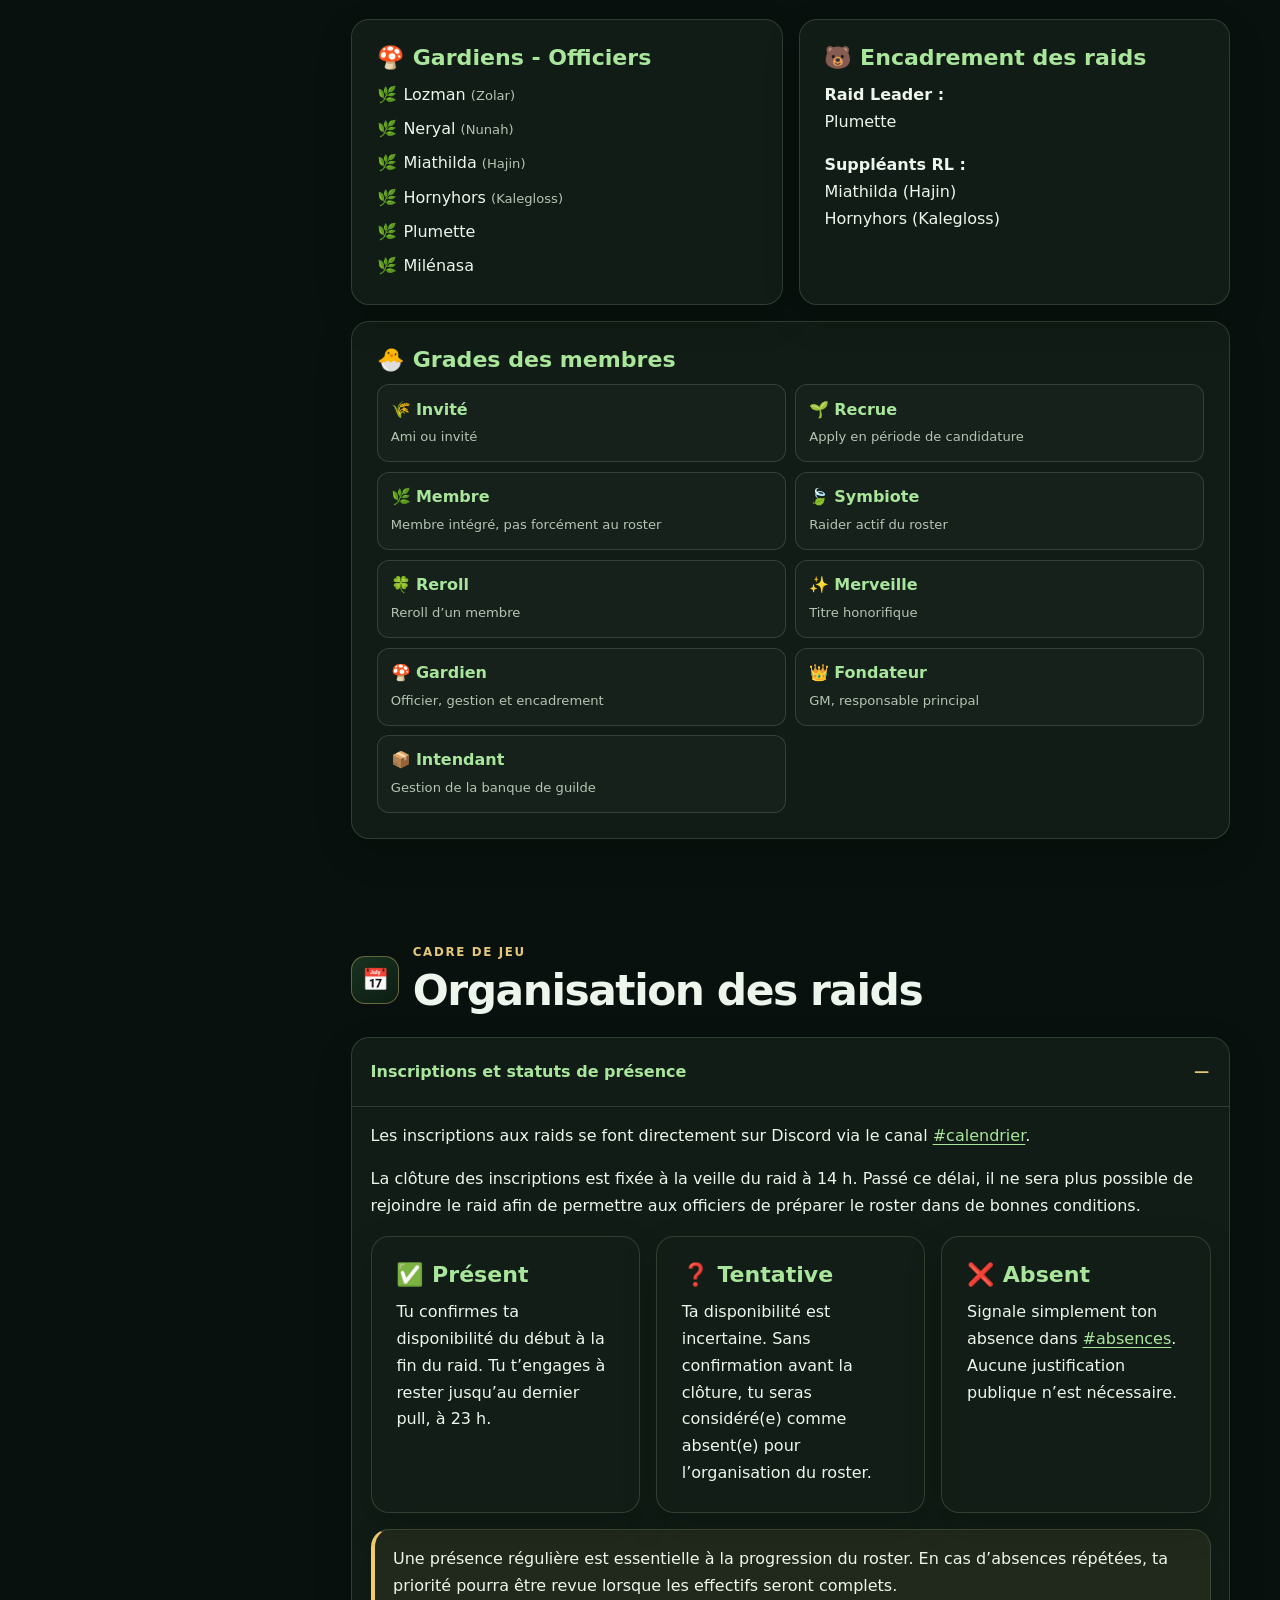
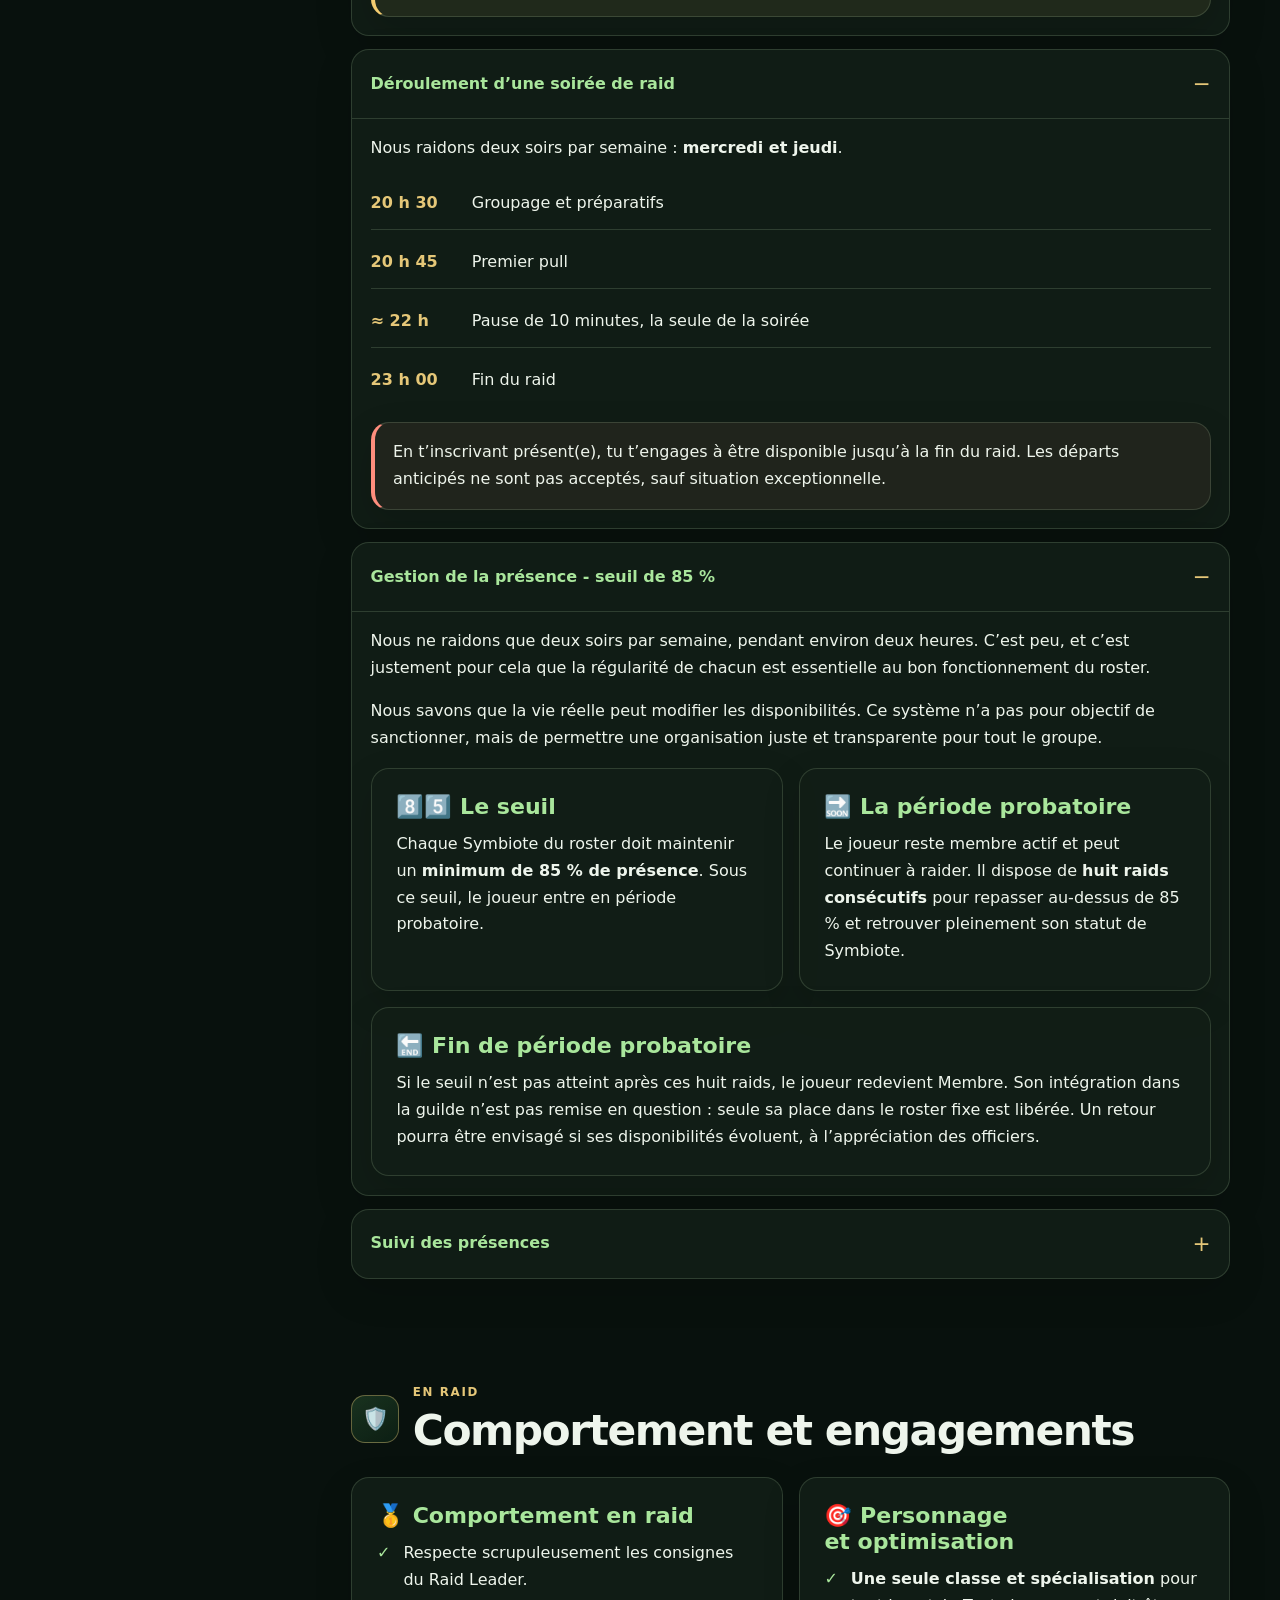
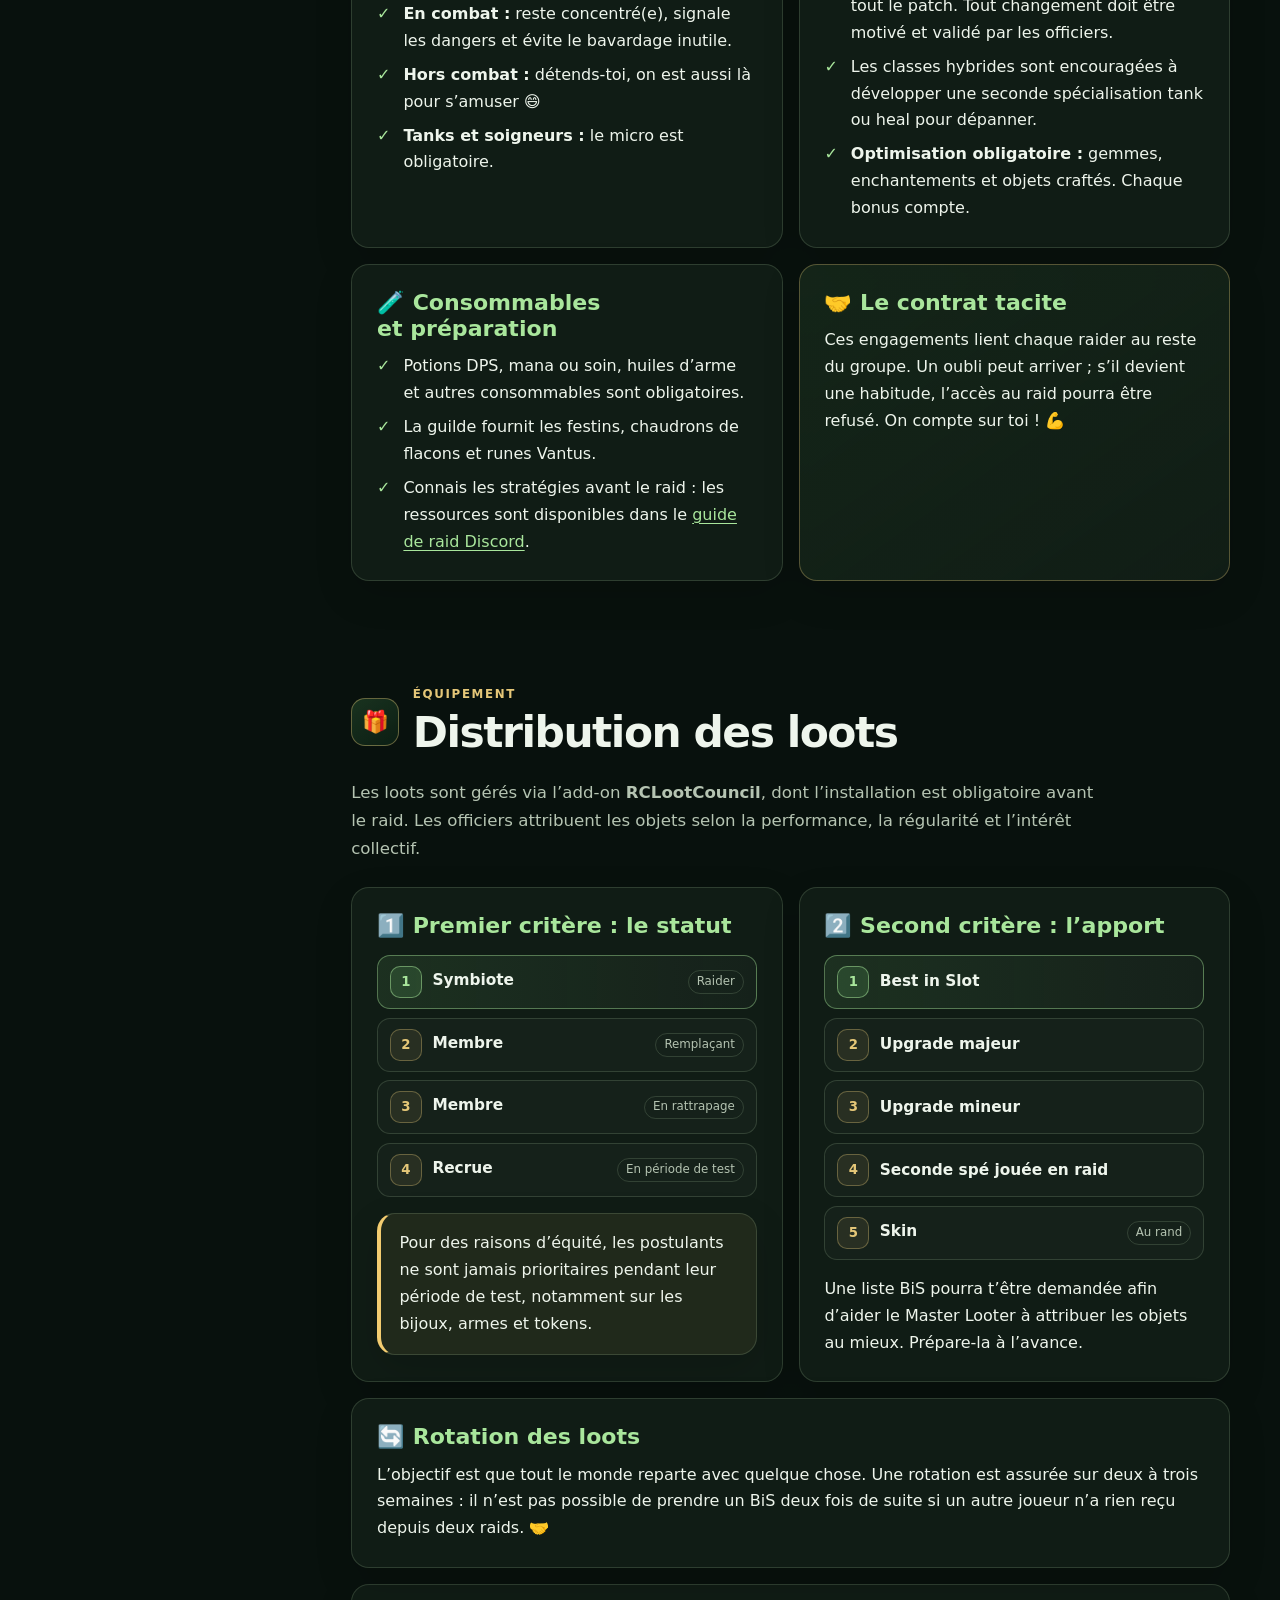
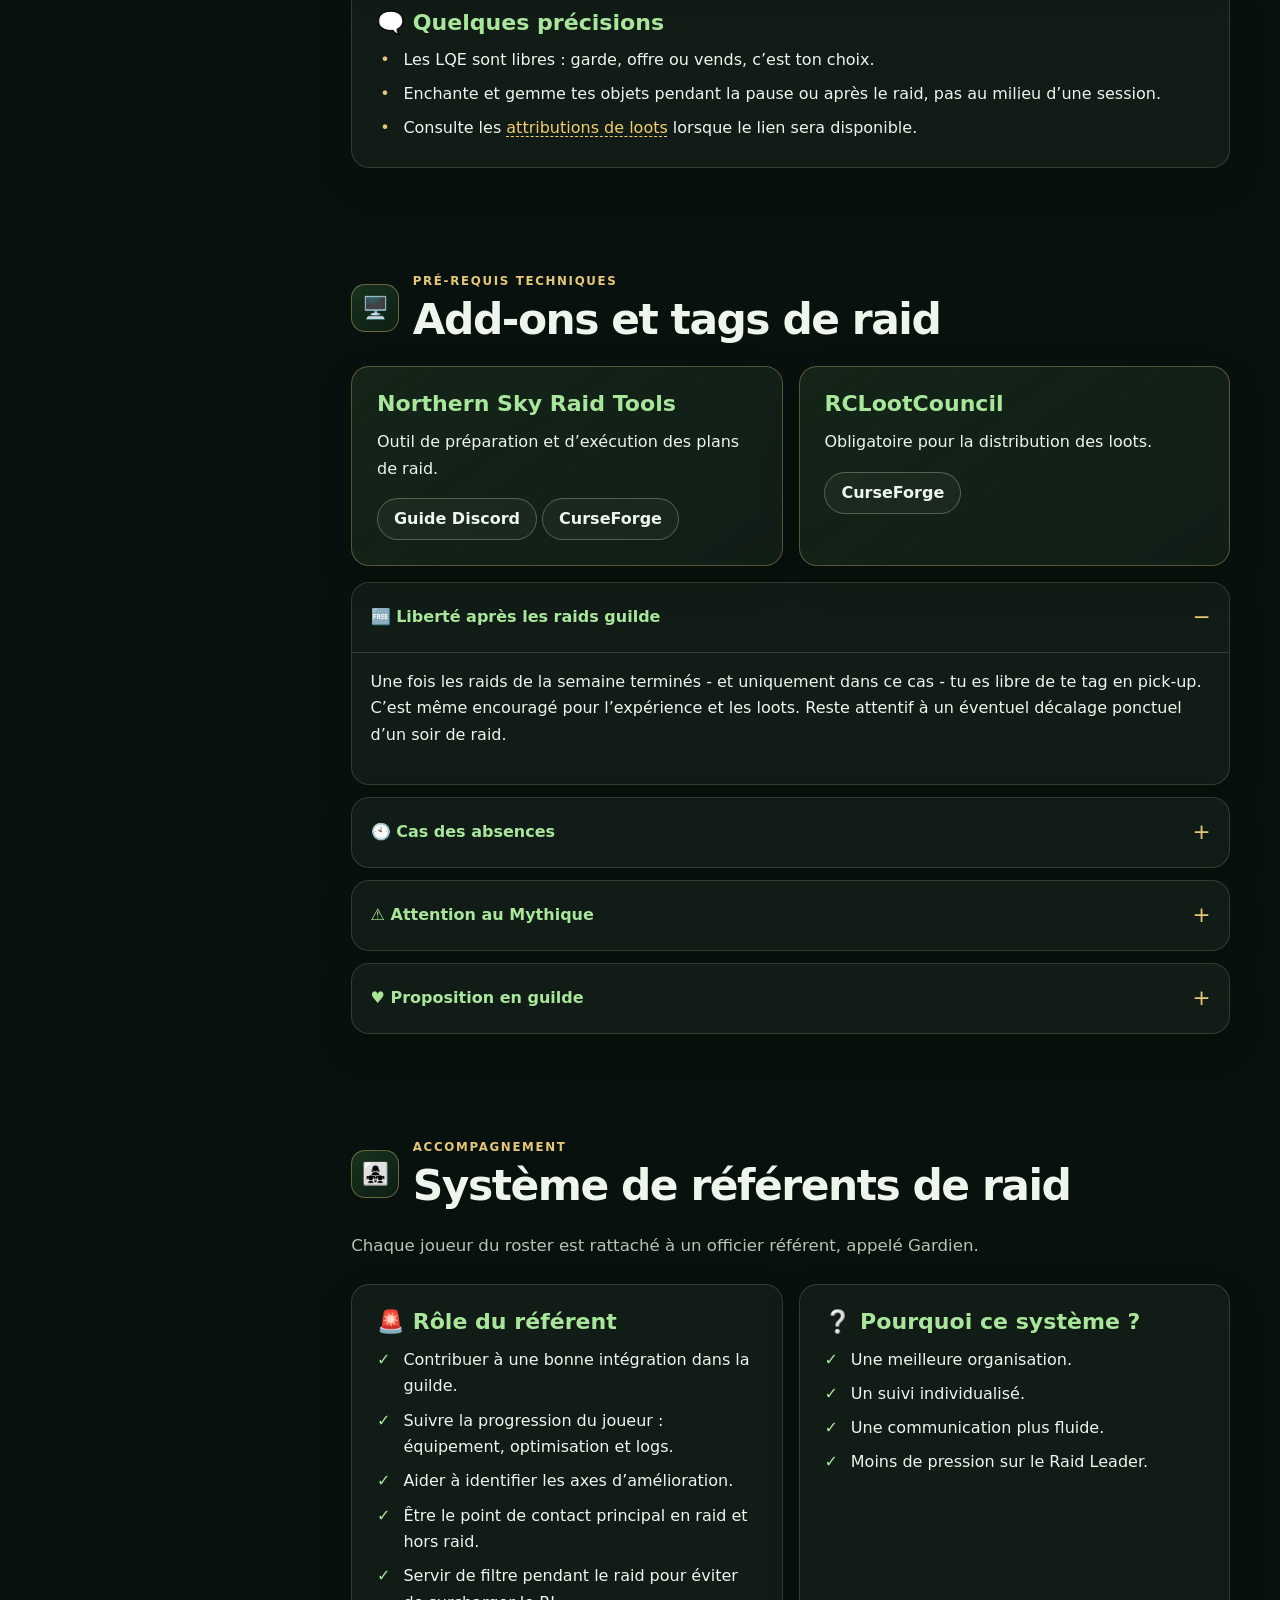
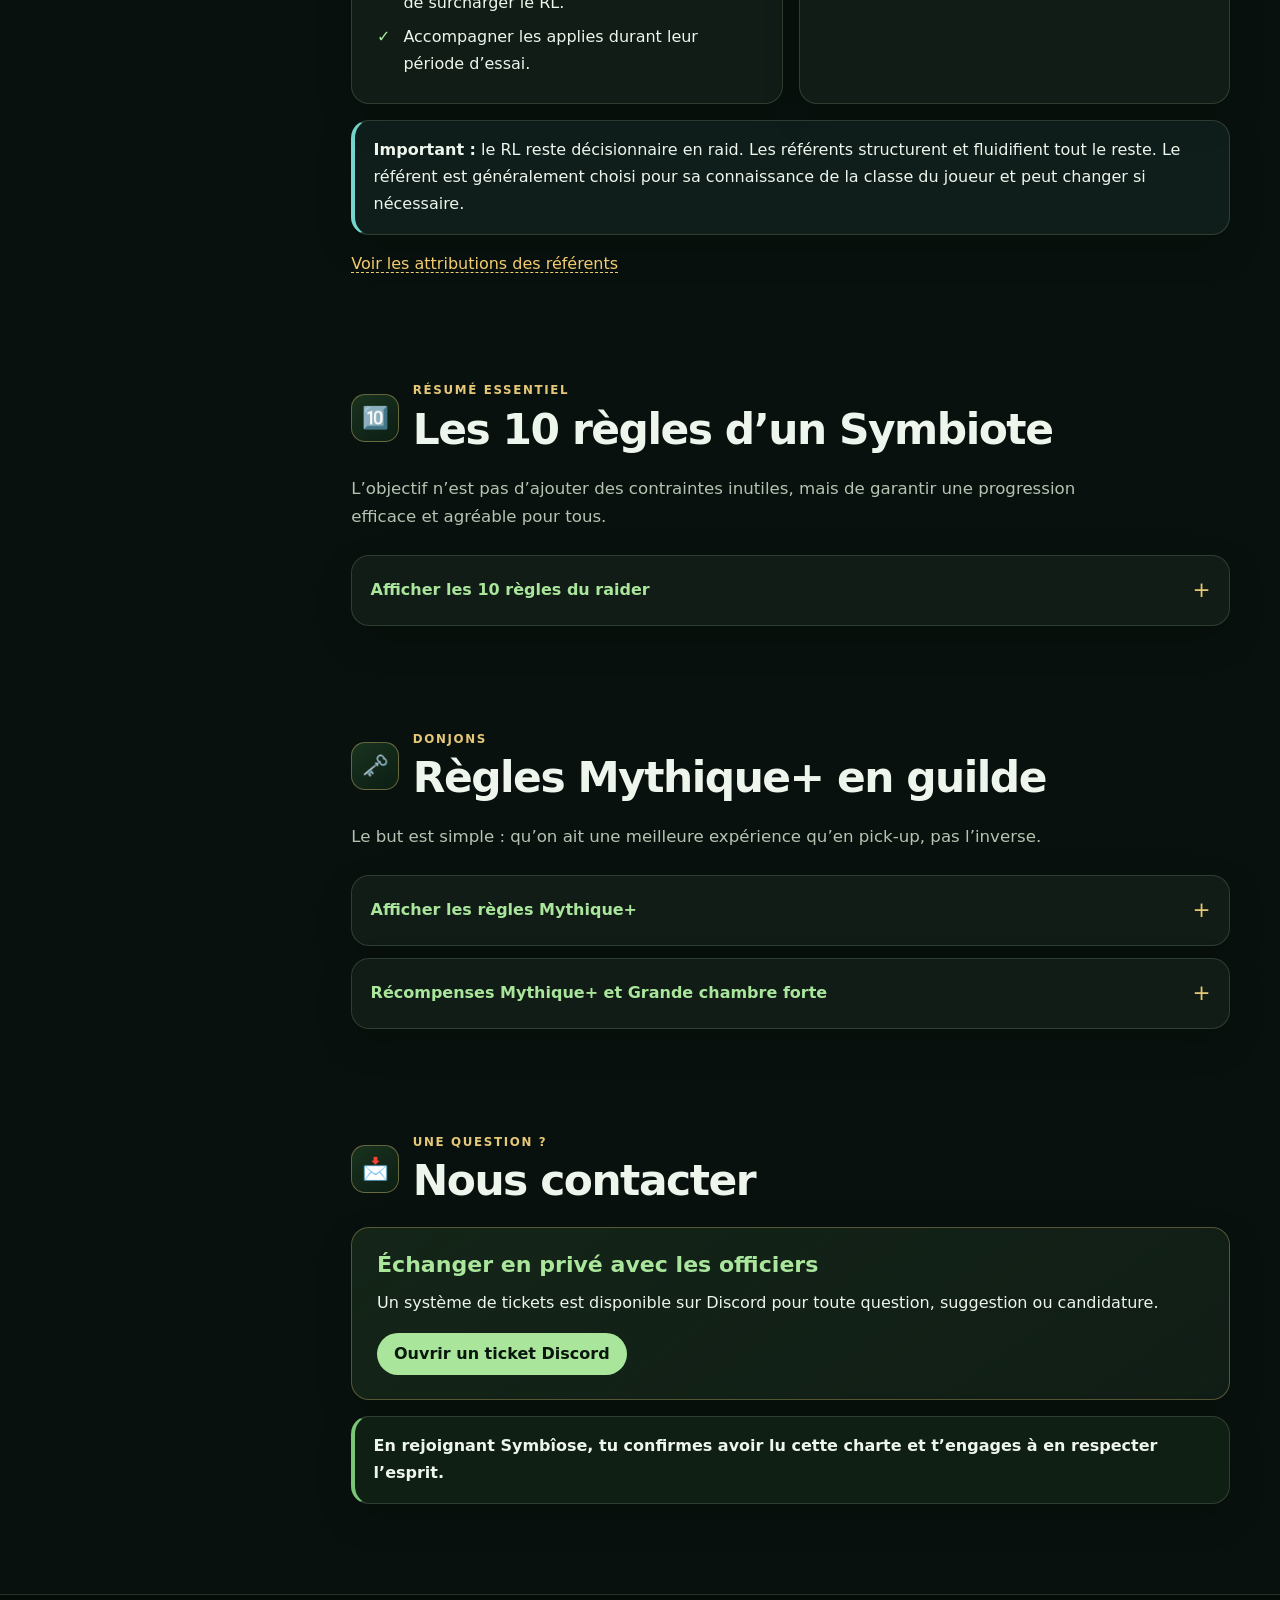
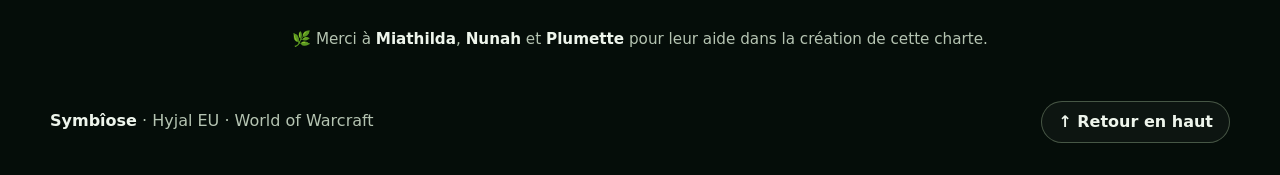
==== commit 82206f07: "Update charte.html" ====
--- a/charte.html
+++ b/charte.html
@@ -34,6 +34,13 @@
           <source srcset="assets/logo.webp" type="image/webp">
           <img class="hero-art" src="assets/logo.png" width="1584" height="672" alt="Symbîose, guilde World of Warcraft sur Hyjal EU, réunie dans une forêt fantastique" fetchpriority="high">
         </picture>
+        <div class="midnight-logo">
+          <img
+            src="assets/midnight-logo.png"
+            alt="World of Warcraft: Midnight"
+            decoding="async"
+          >
+        </div>
       </div>
 
       <div class="hero-copy">
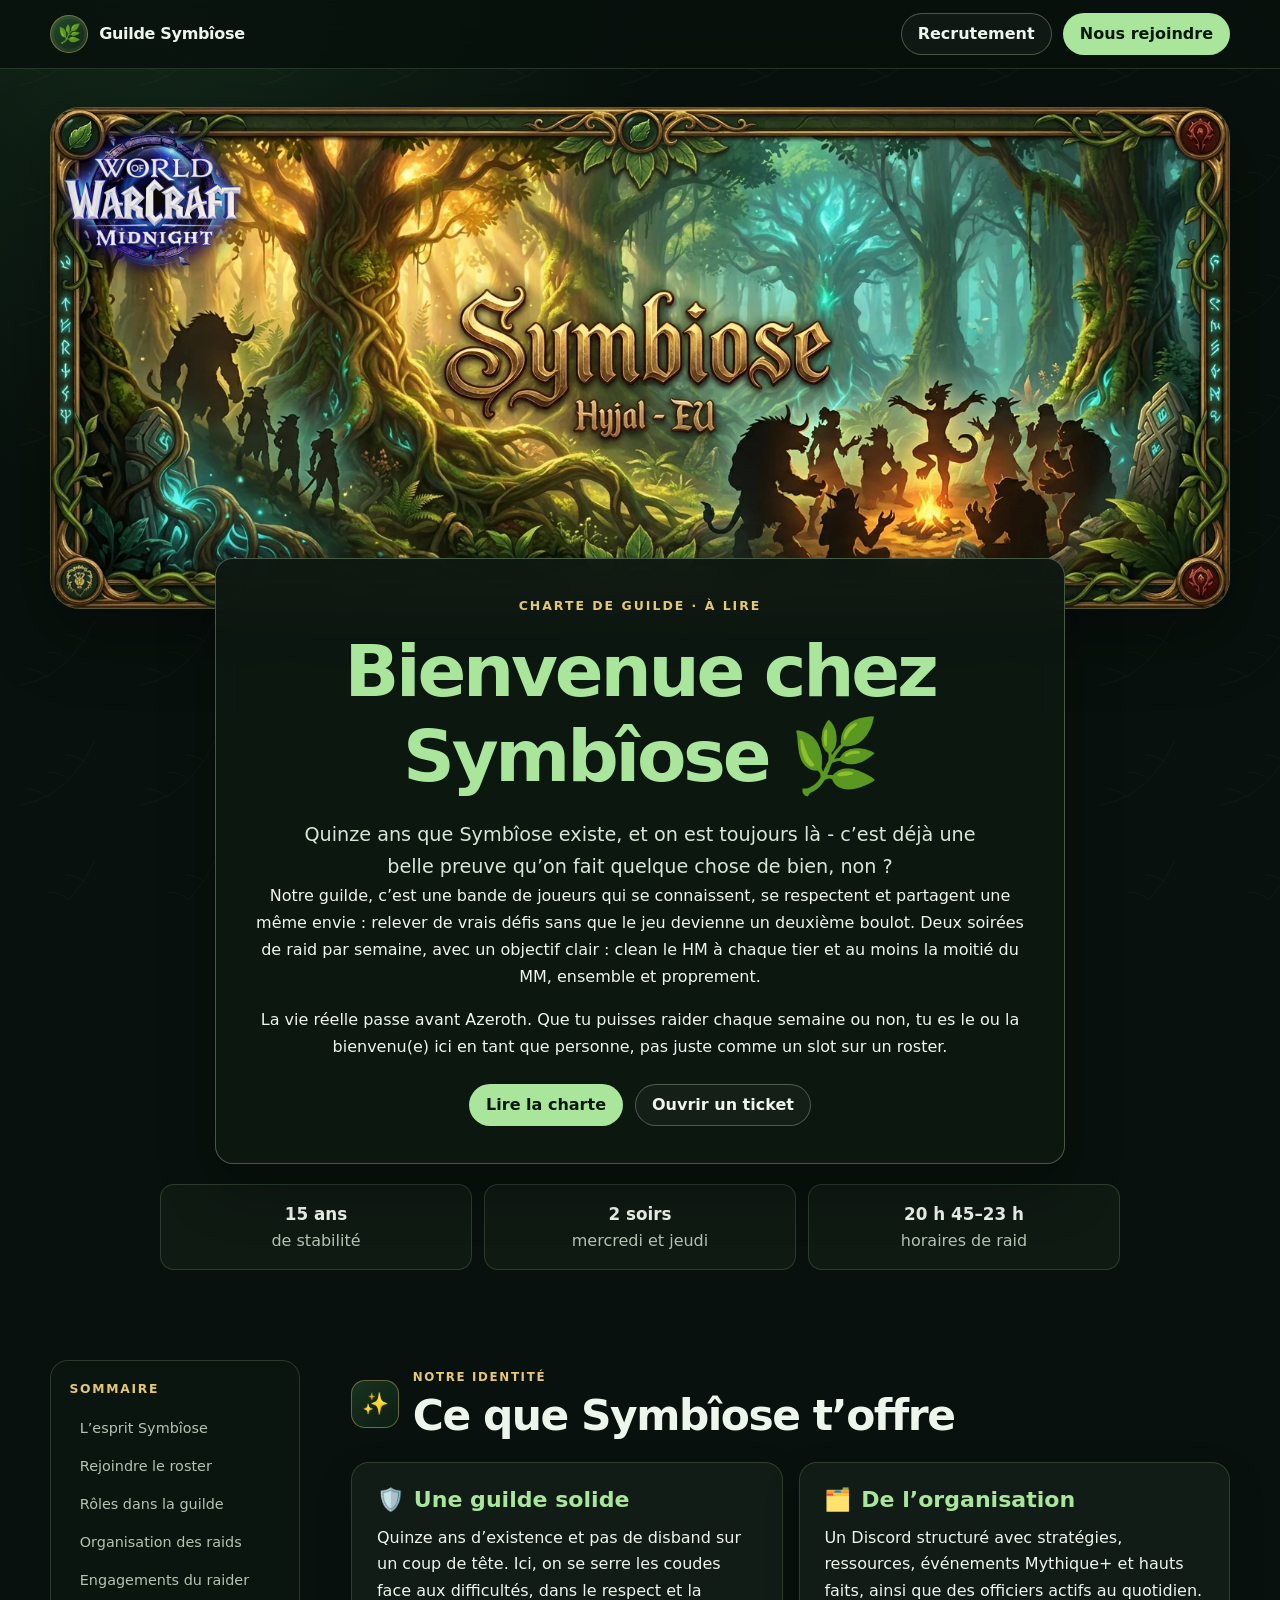
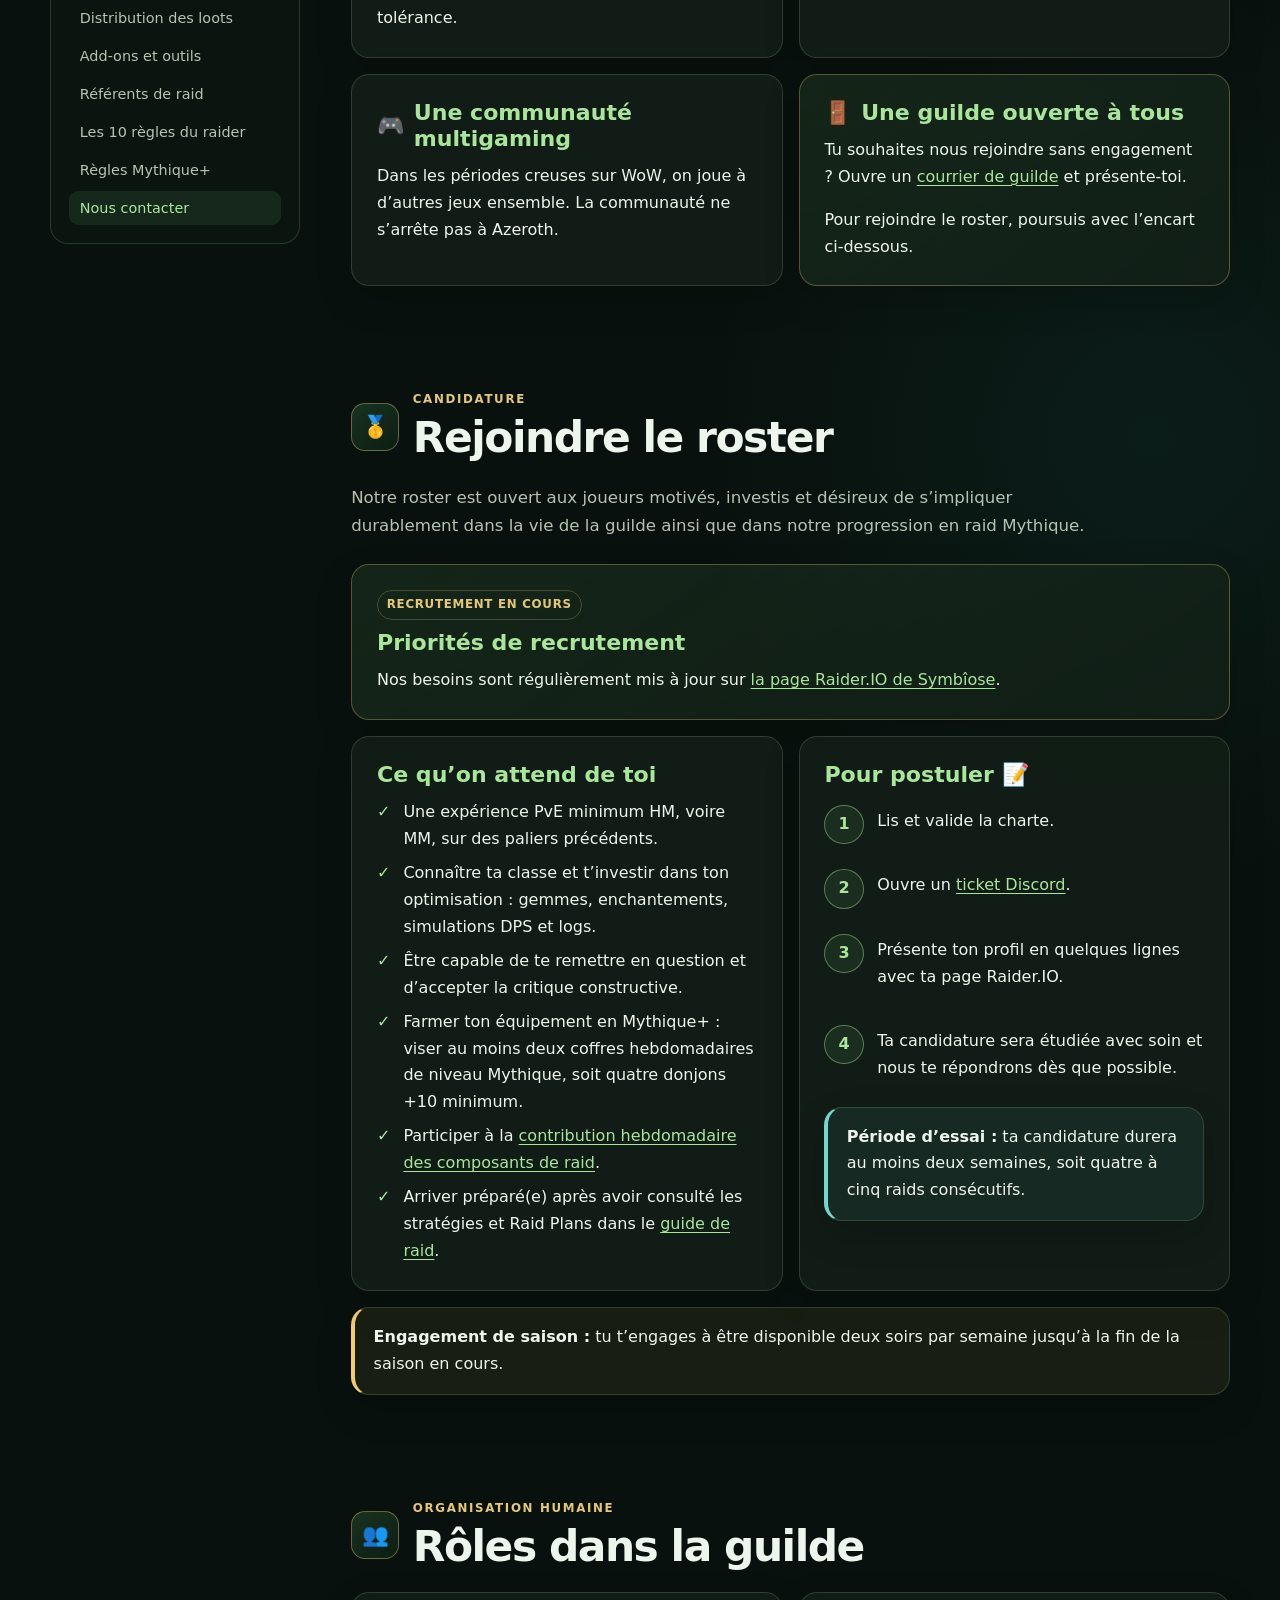
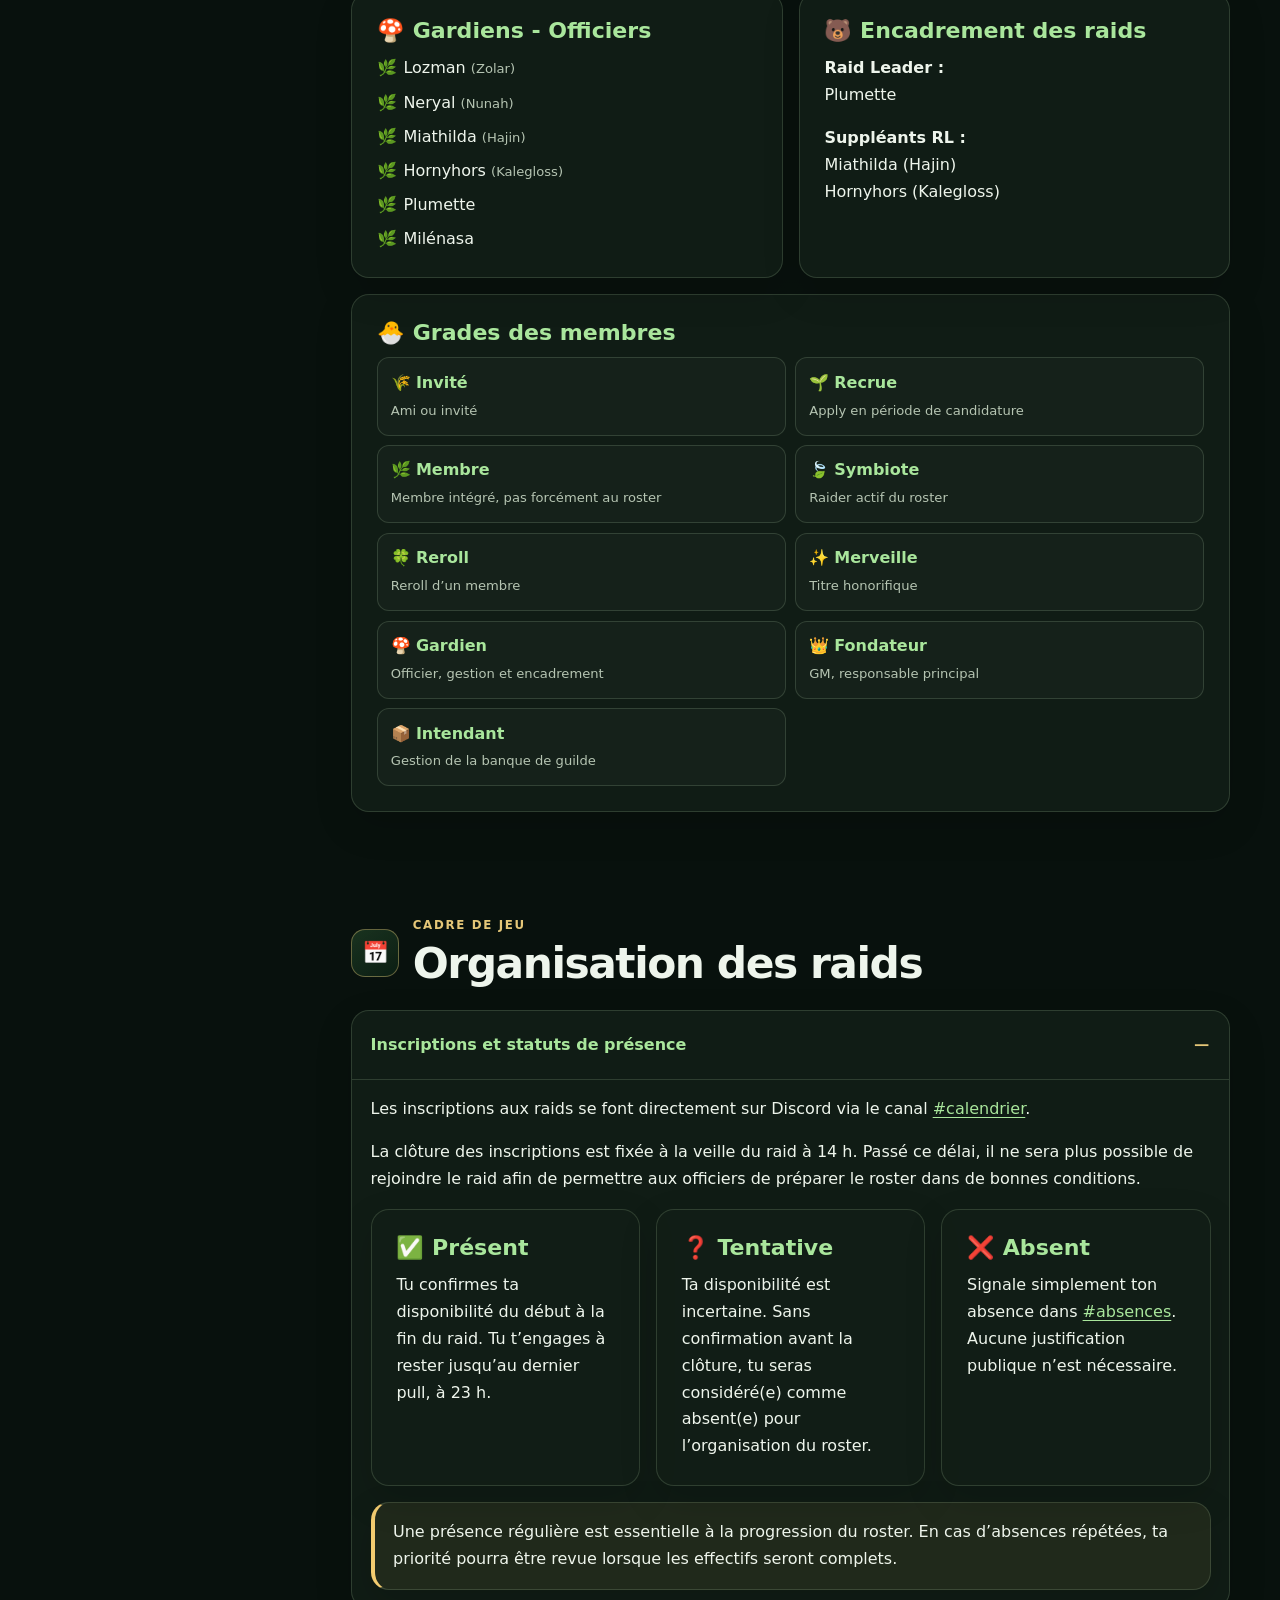
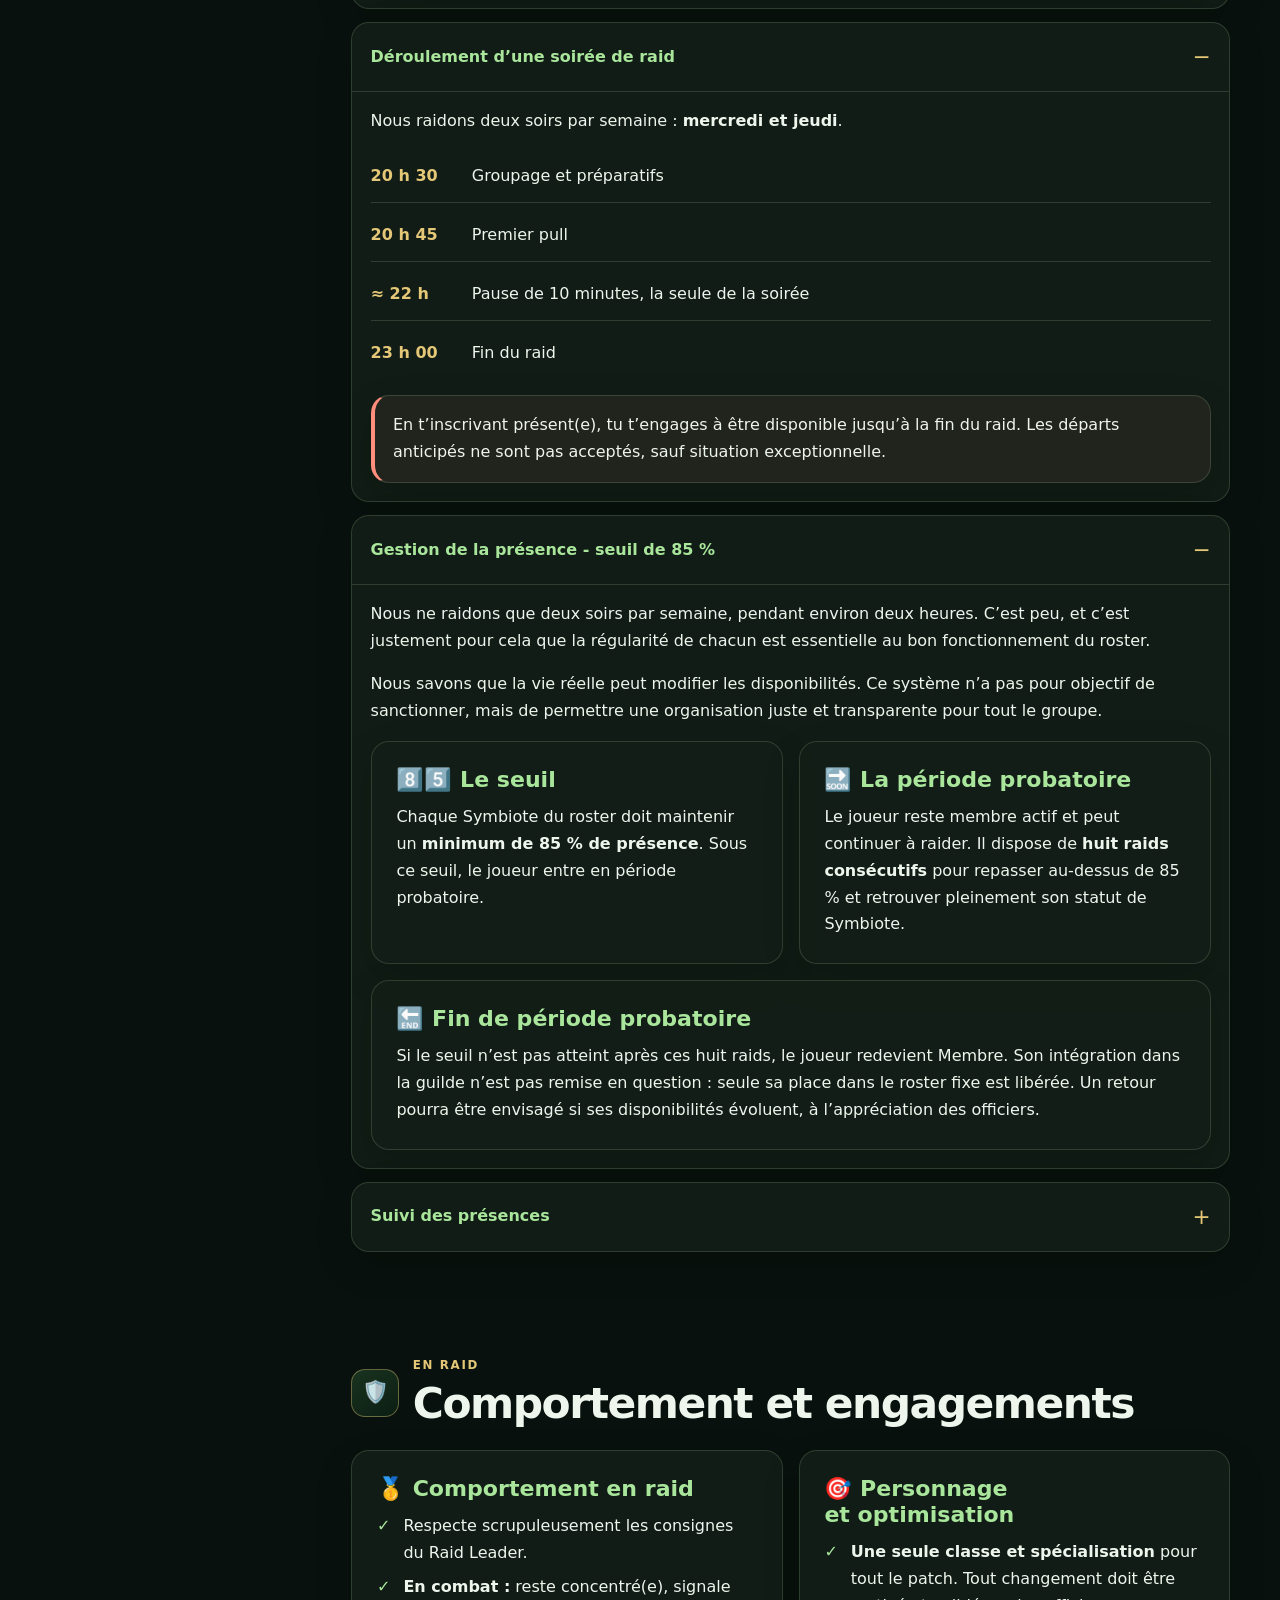
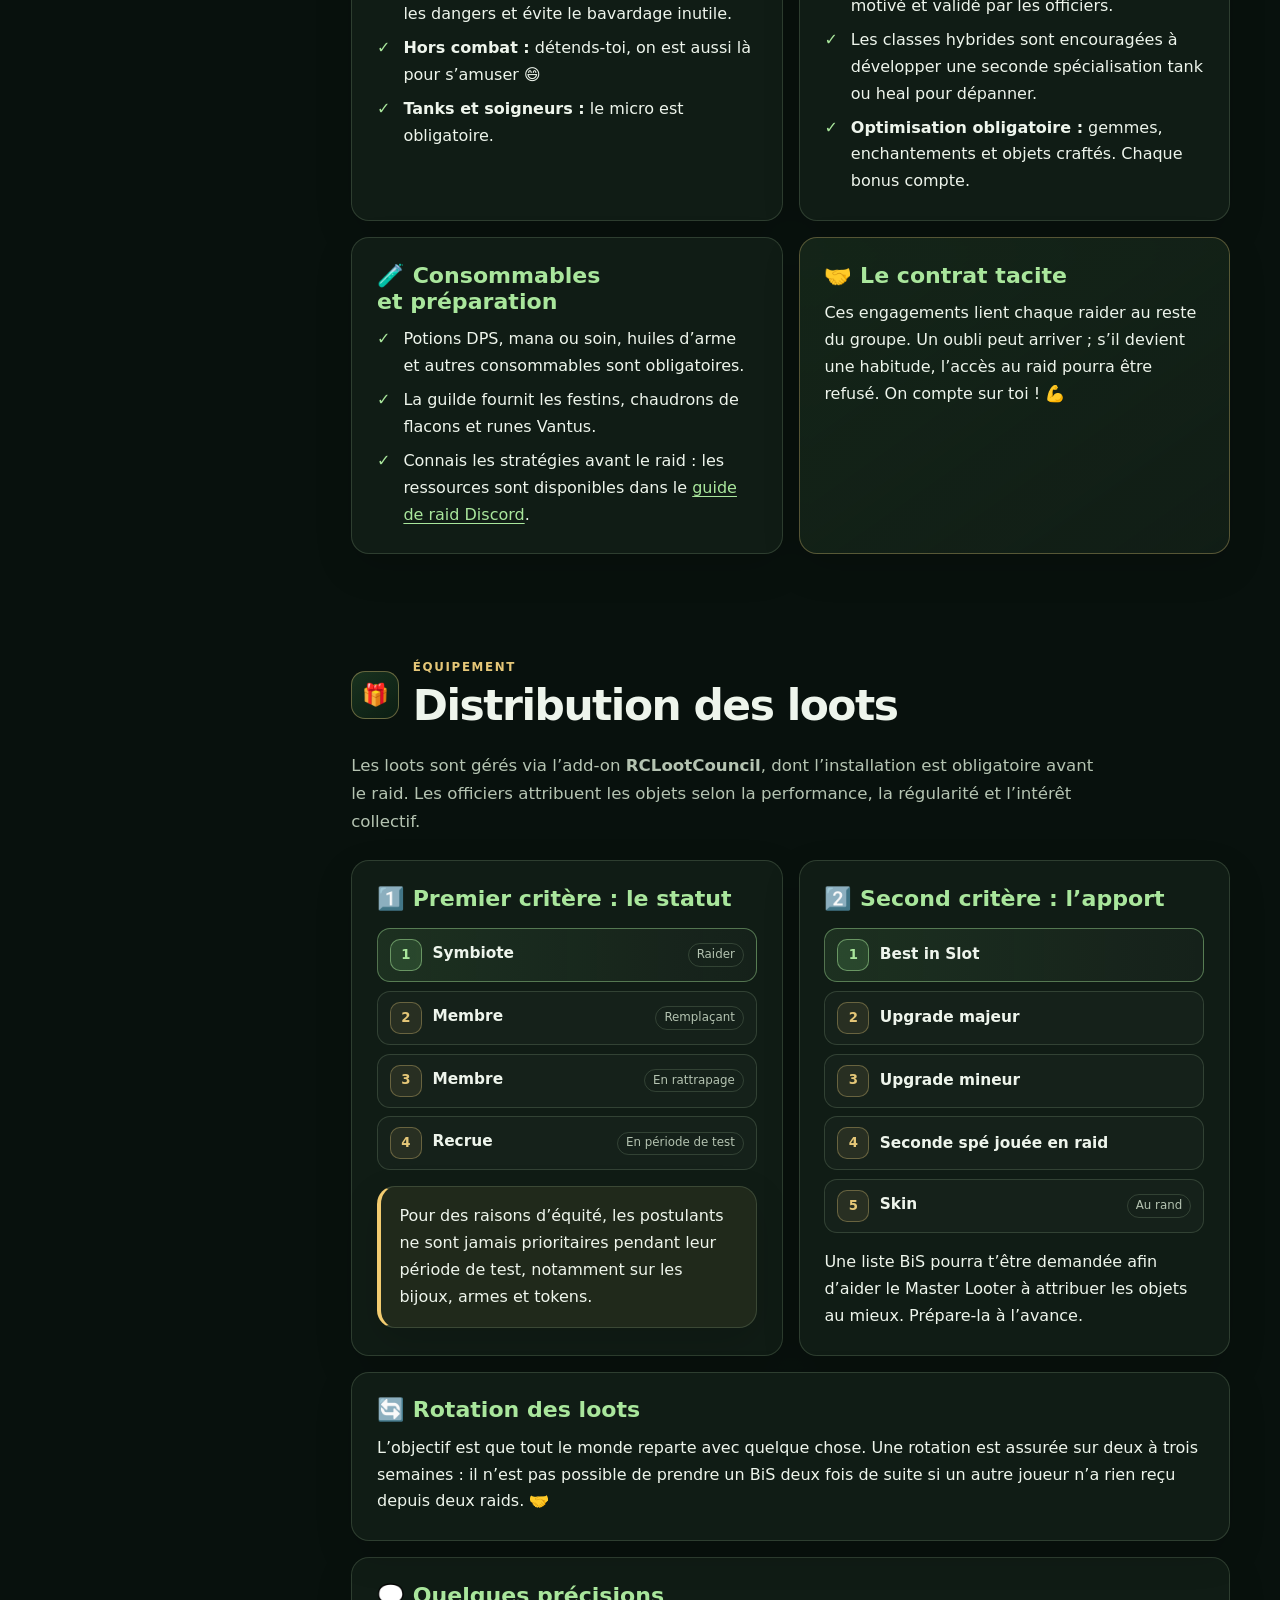
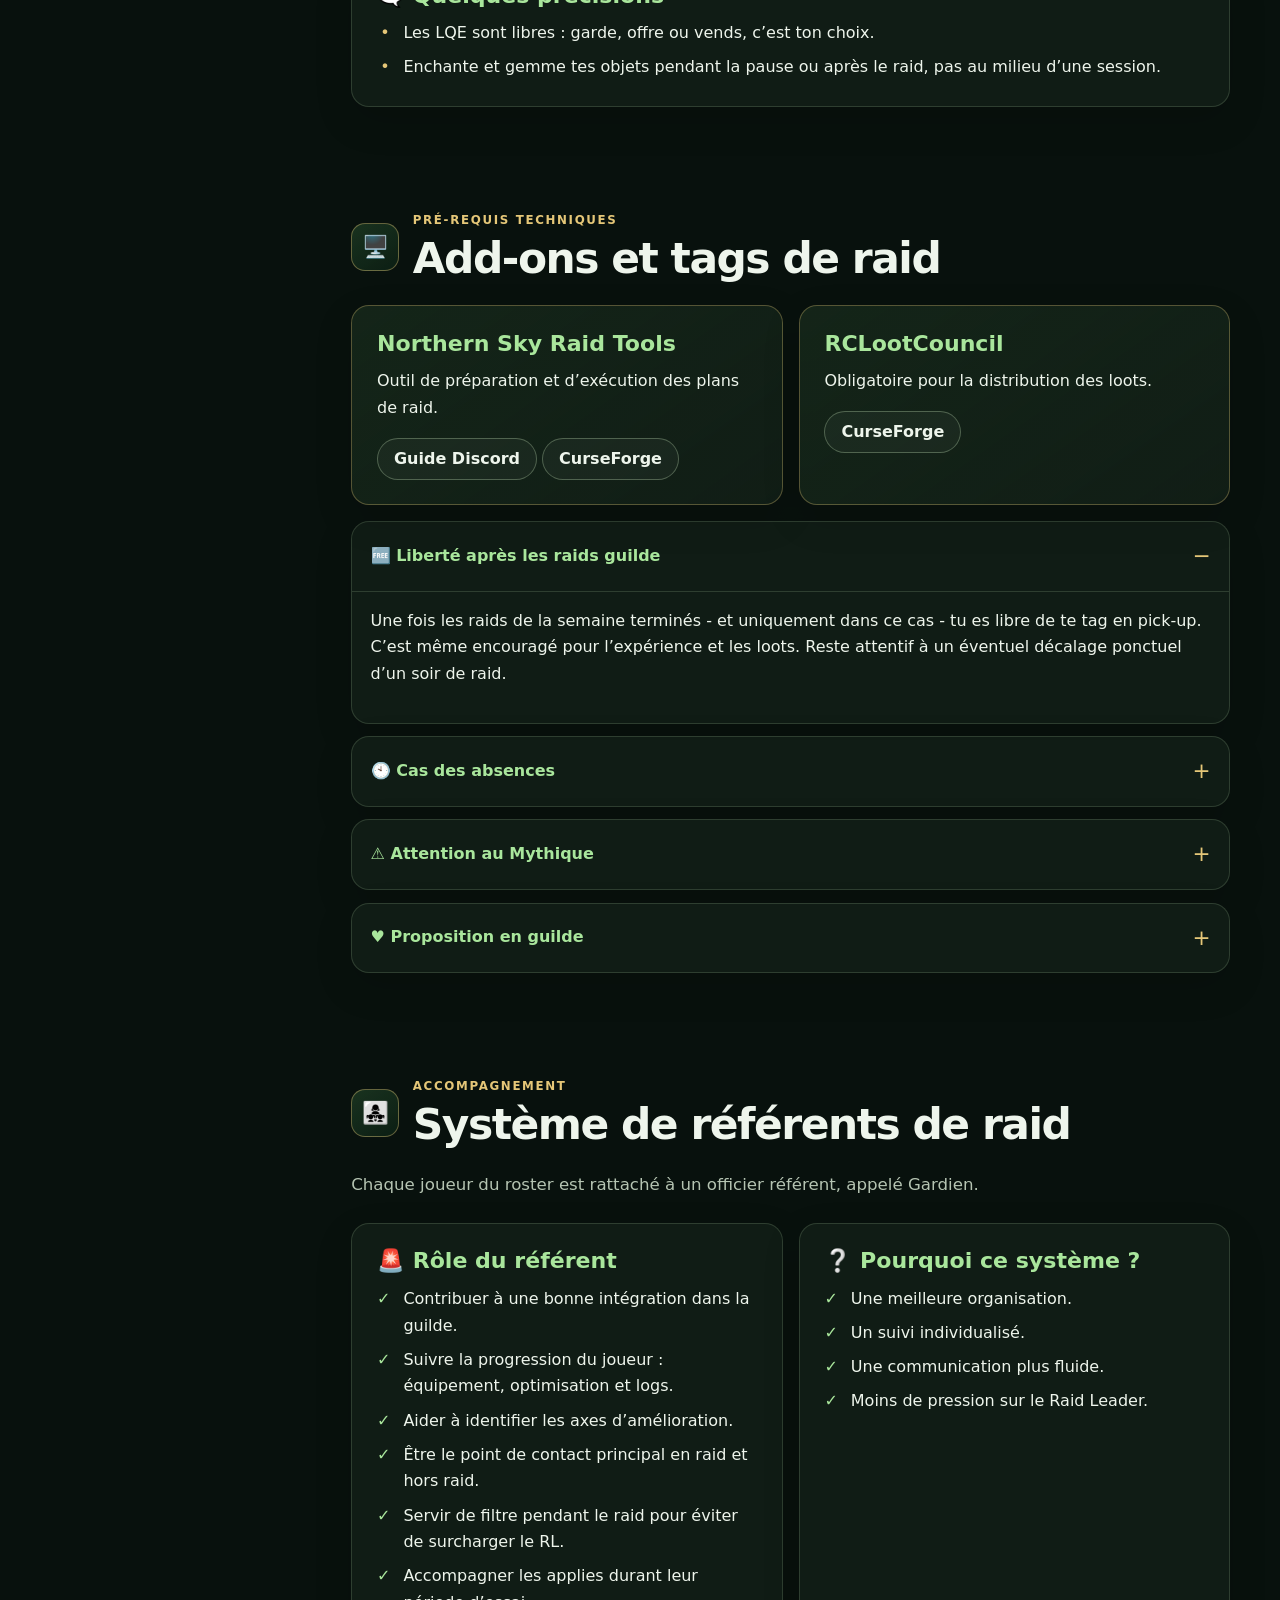
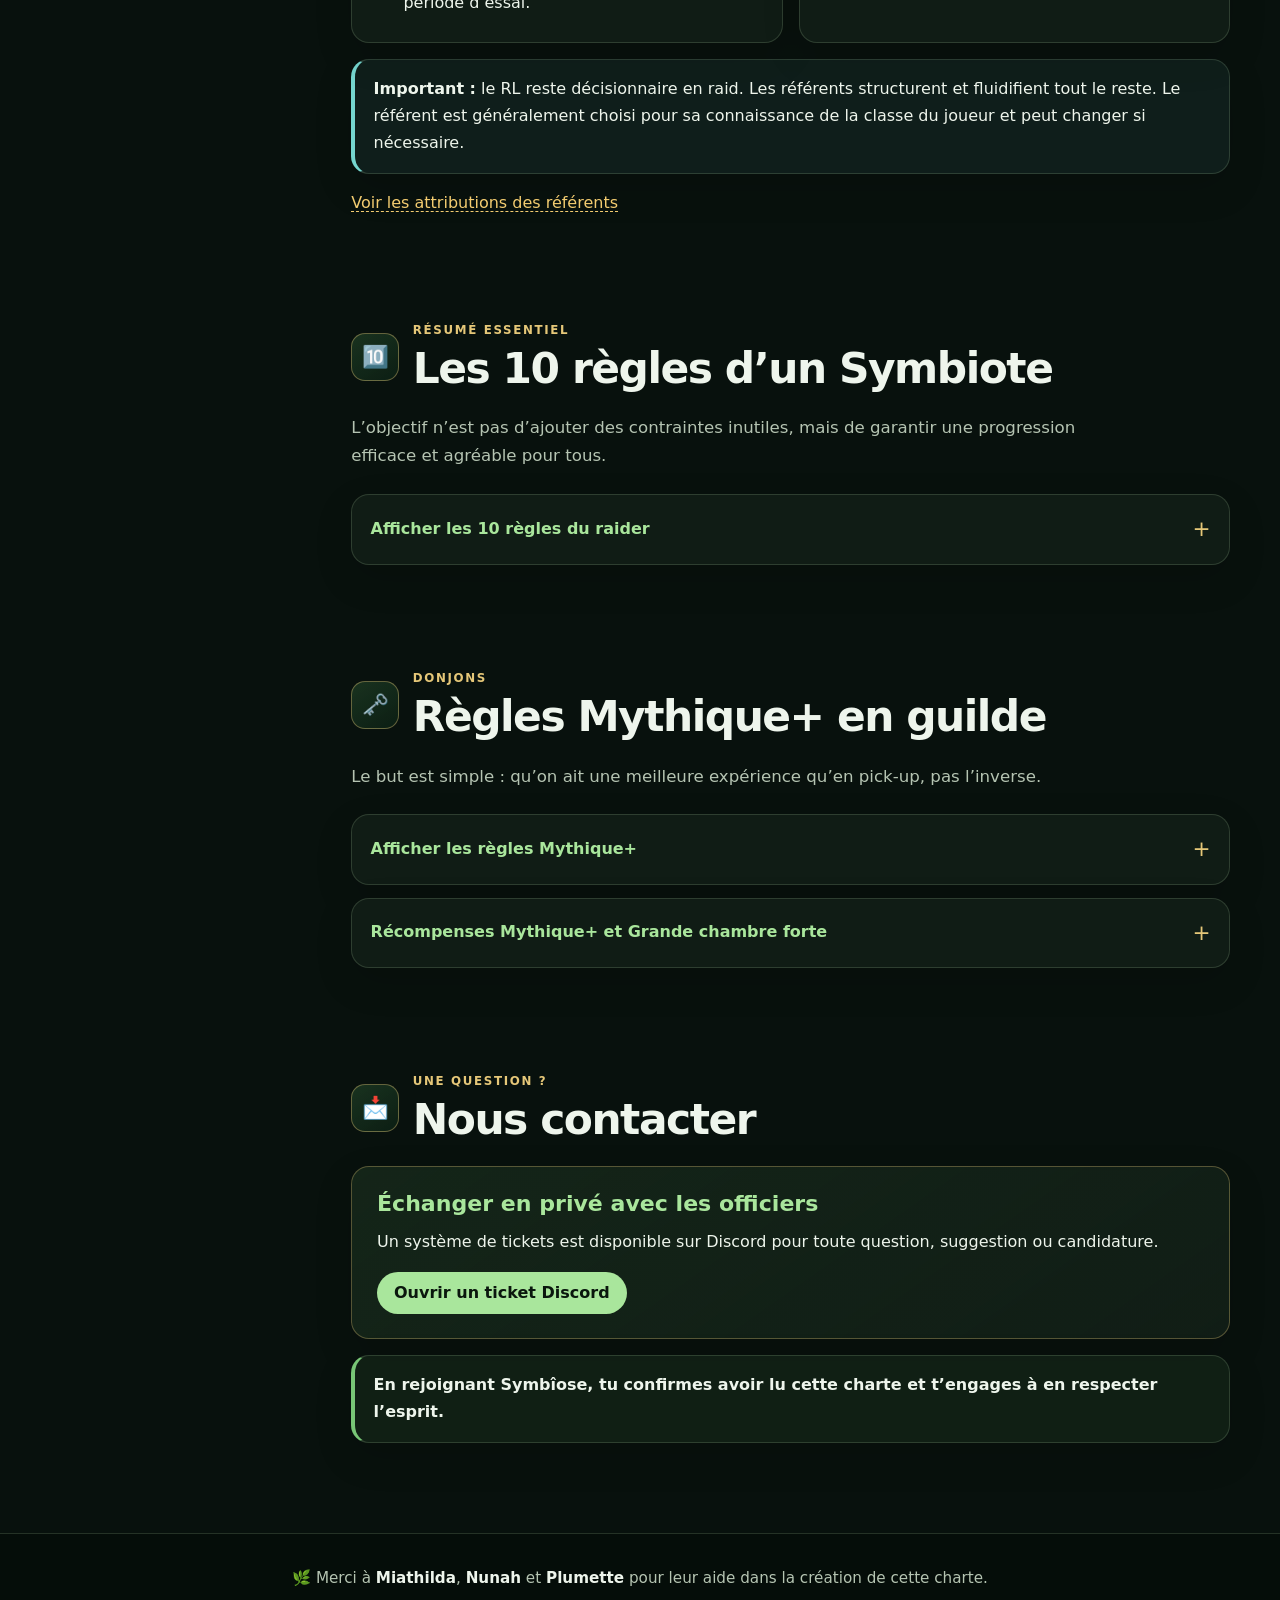
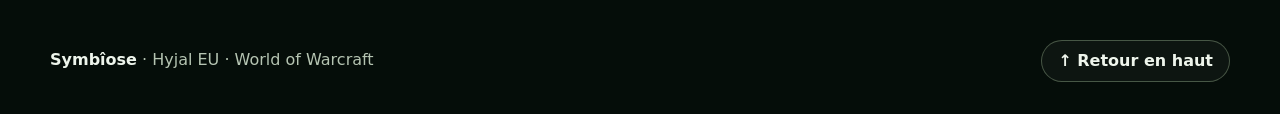
==== commit 15fe492d: "Update charte.html" ====
--- a/charte.html
+++ b/charte.html
@@ -443,7 +443,6 @@
             <ul class="compact-list">
               <li>Les LQE sont libres : garde, offre ou vends, c’est ton choix.</li>
               <li>Enchante et gemme tes objets pendant la pause ou après le raid, pas au milieu d’une session.</li>
-              <li>Consulte les <a data-link="lootAssignments" data-placeholder-text="attributions de loots" href="#">attributions et historiques</a> lorsque le lien sera disponible.</li>
             </ul>
           </div>
         </section>
--- a/assets/styles.css
+++ b/assets/styles.css
@@ -912,6 +912,11 @@
     justify-content: center;
     text-align: center;
   }
+  .midnight-logo {
+  top: 0.25rem;
+  left: 0.25rem;
+  width: clamp(95px, 27vw, 135px);
+}
 }
 
 .footer p {
@@ -1130,3 +1135,27 @@
 .rewards-details .details-body > :first-child {
   margin-top: 0;
 }
+
+.midnight-logo {
+  position: absolute;
+  top: 0.45rem;
+  left: 0.45rem;
+  z-index: 2;
+
+  width: clamp(135px, 15vw, 205px);
+  pointer-events: none;
+}
+
+.midnight-logo img {
+  display: block;
+  width: 100%;
+  height: auto;
+
+  opacity: 0.92;
+
+  filter:
+    saturate(0.82)
+    brightness(0.94)
+    contrast(1.08)
+    drop-shadow(0 5px 8px rgba(0, 0, 0, 0.75));
+}
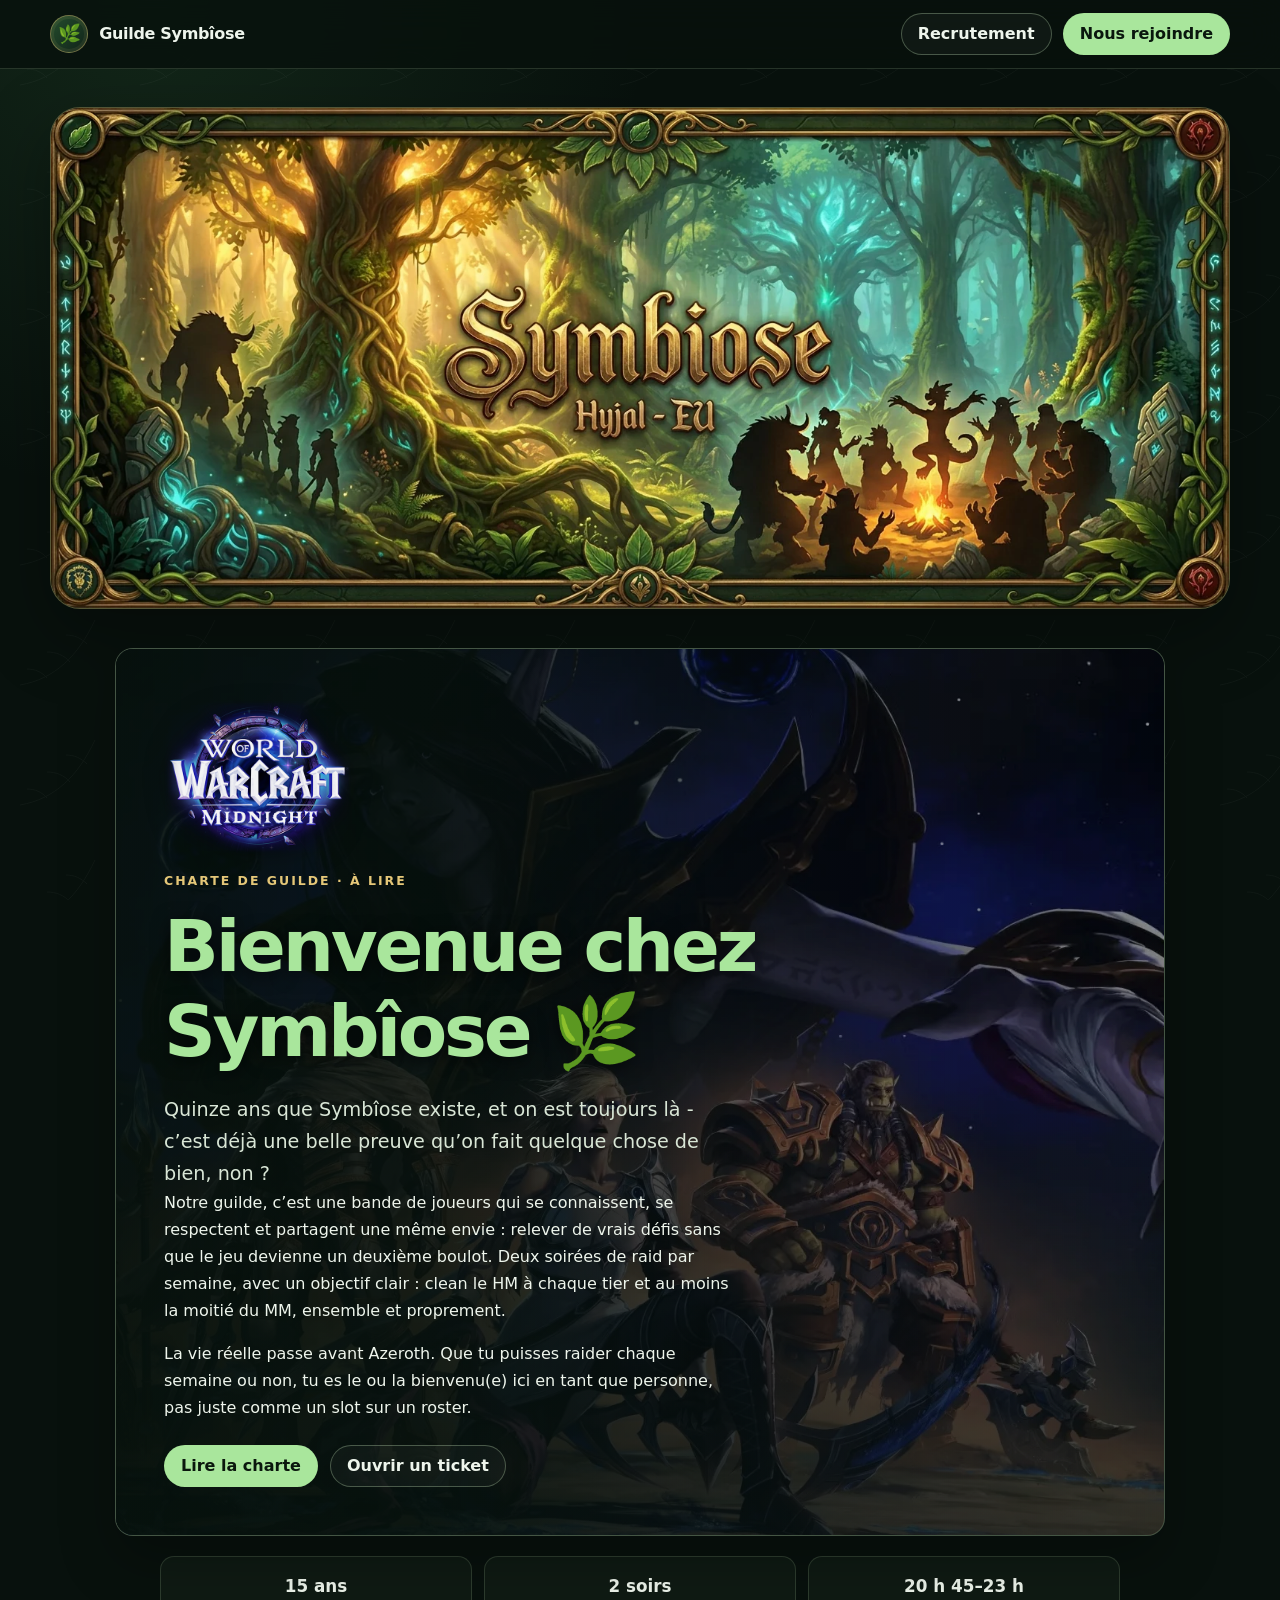
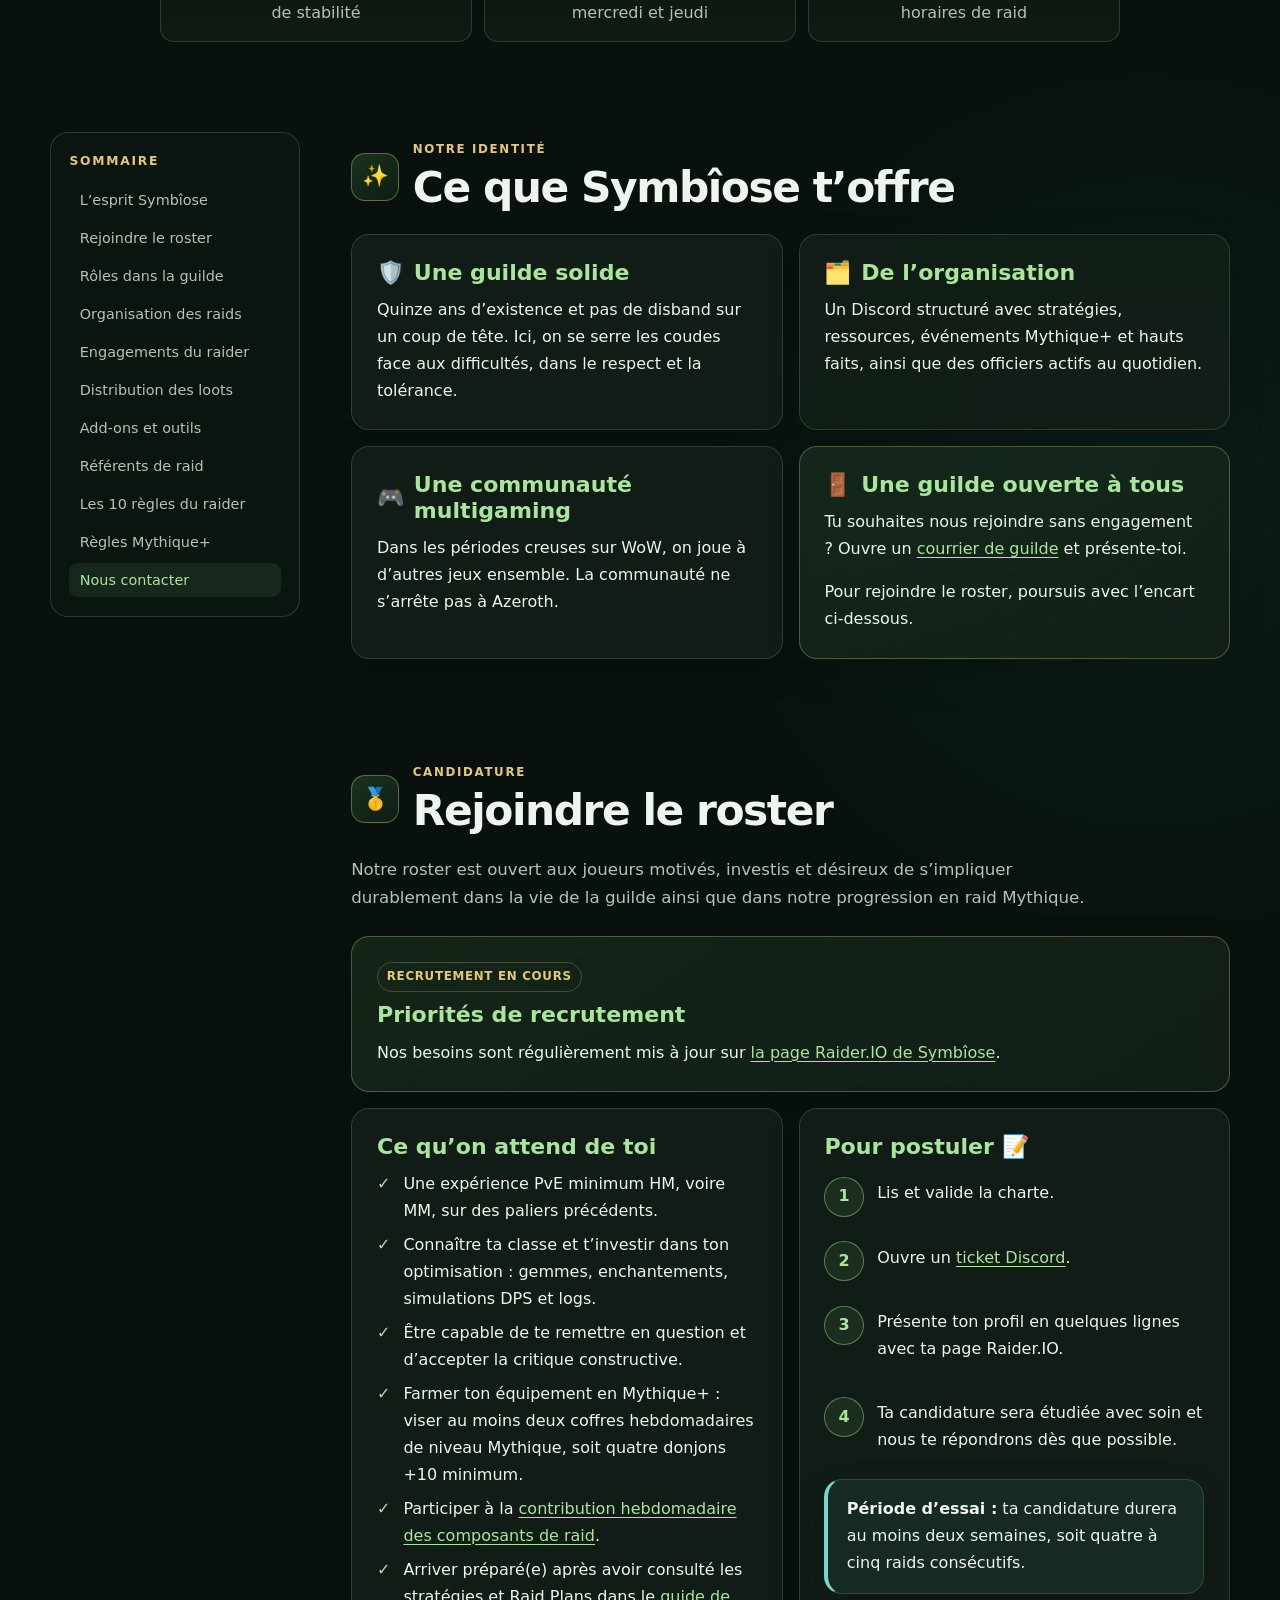
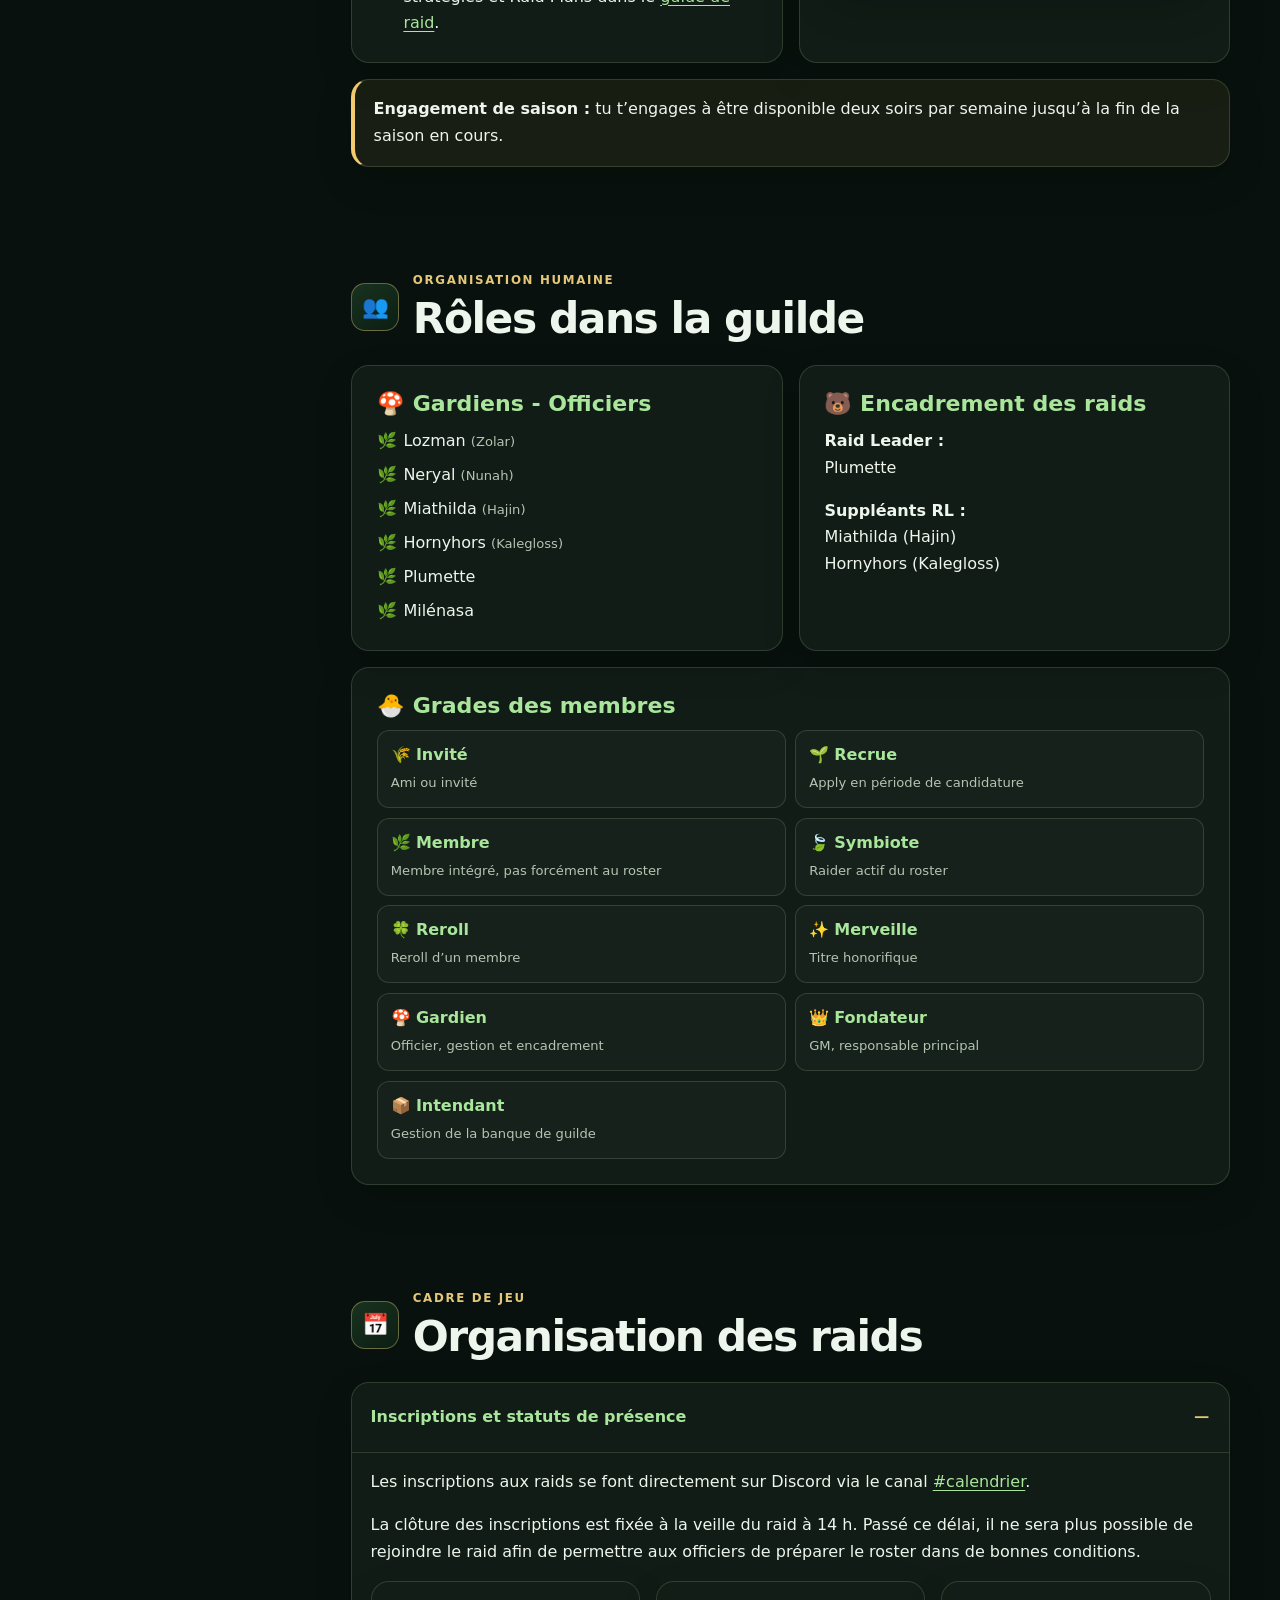
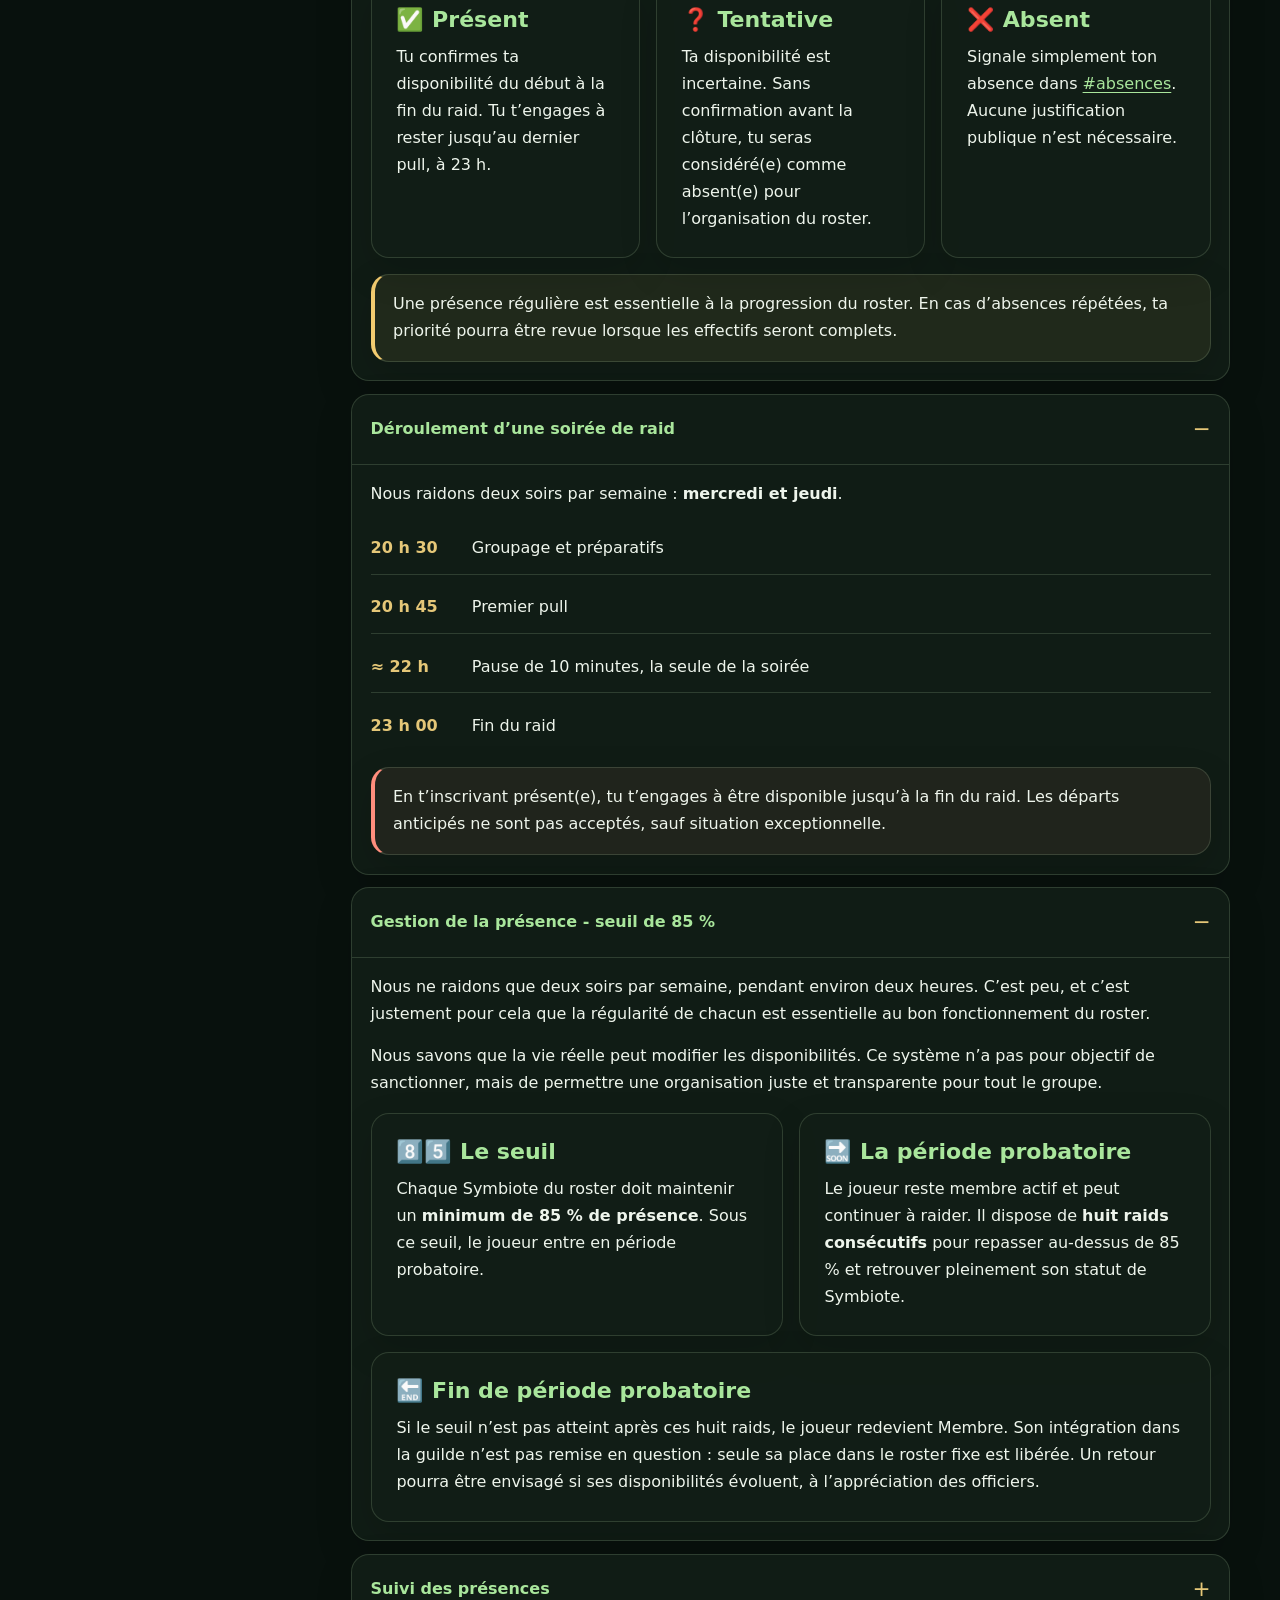
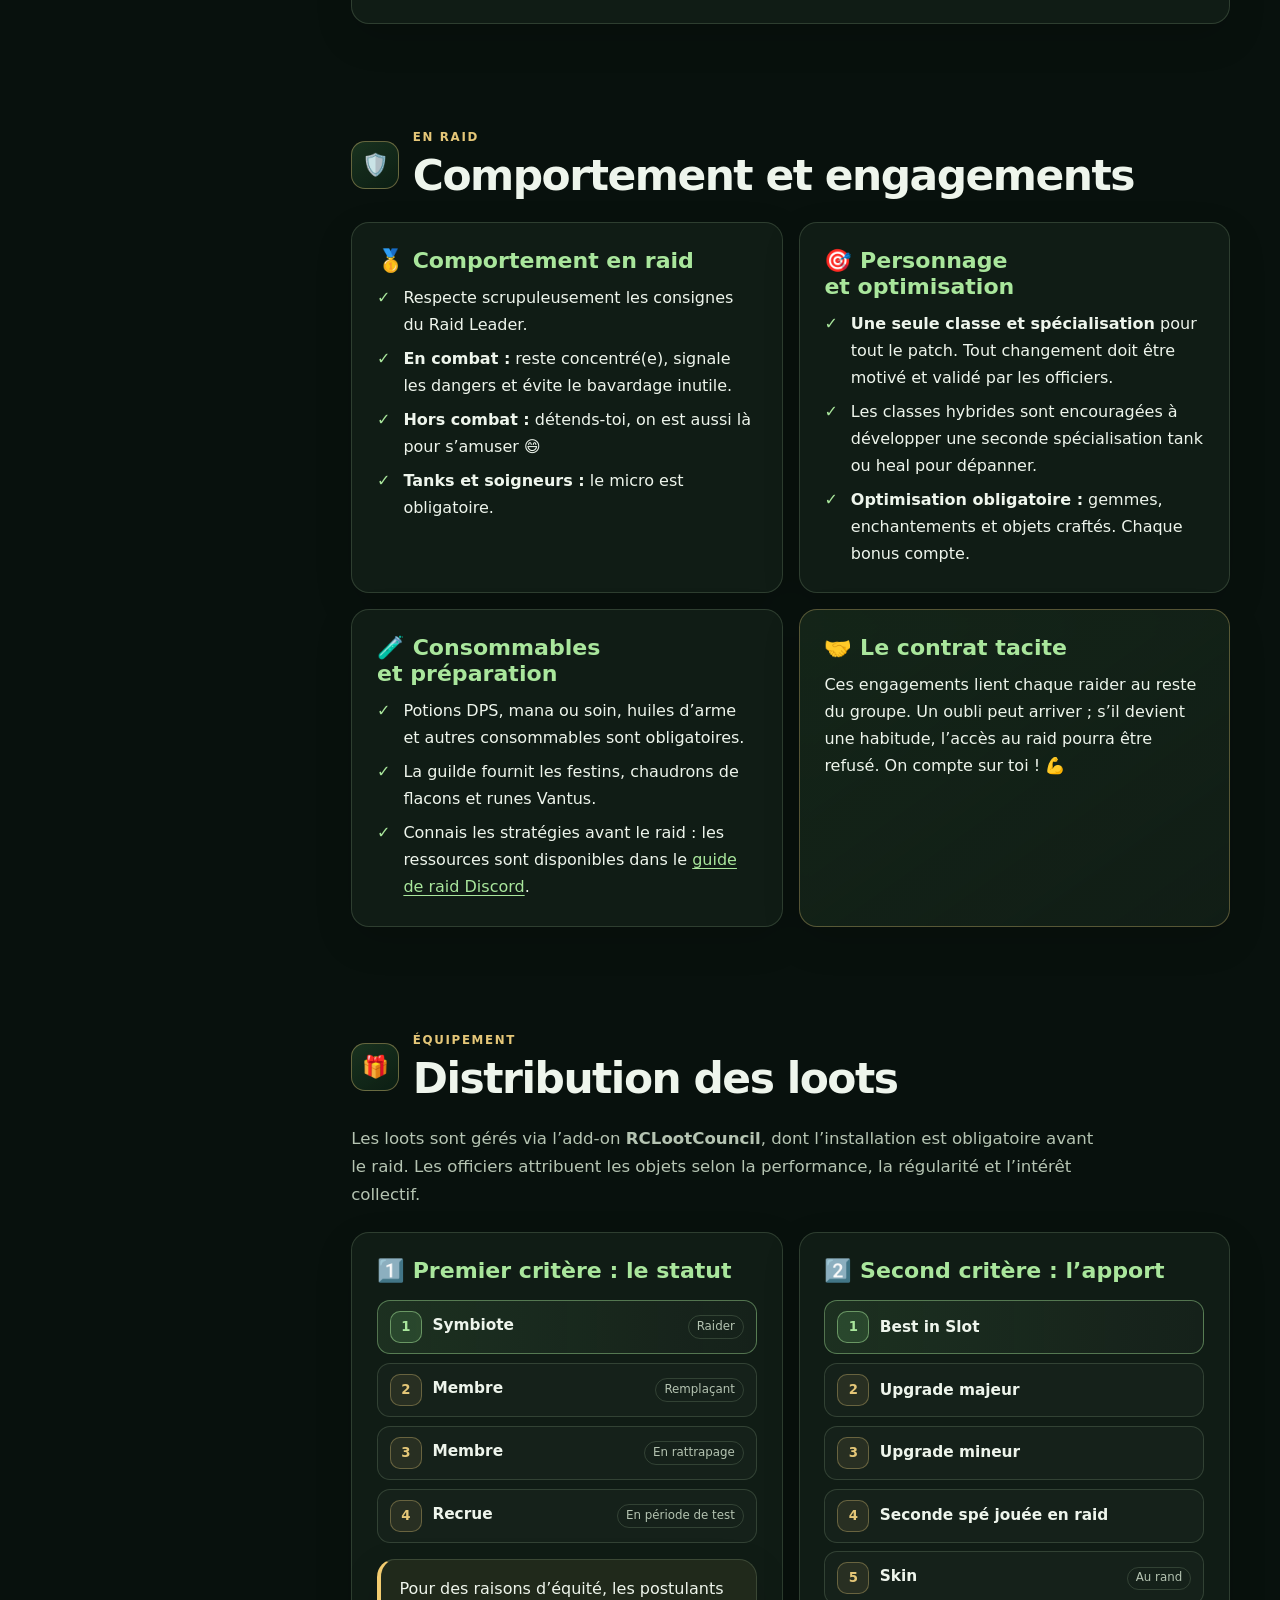
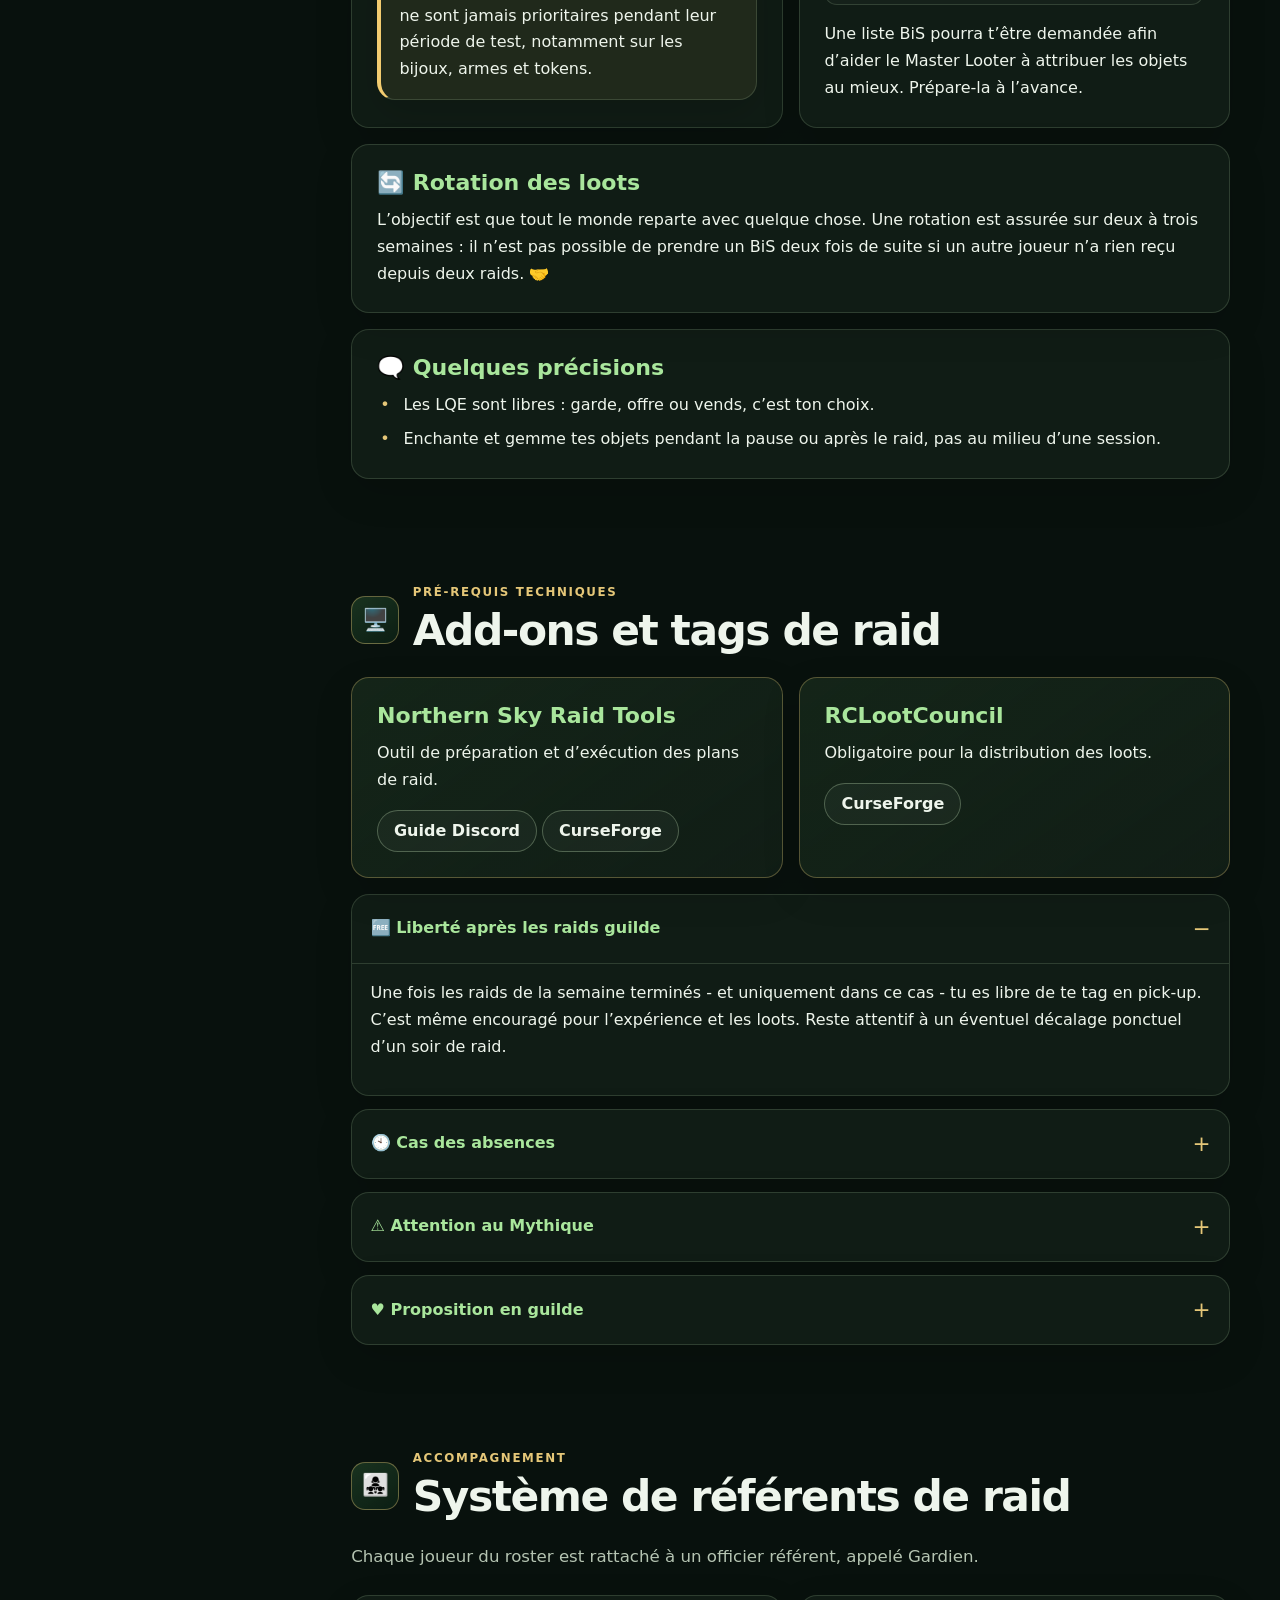
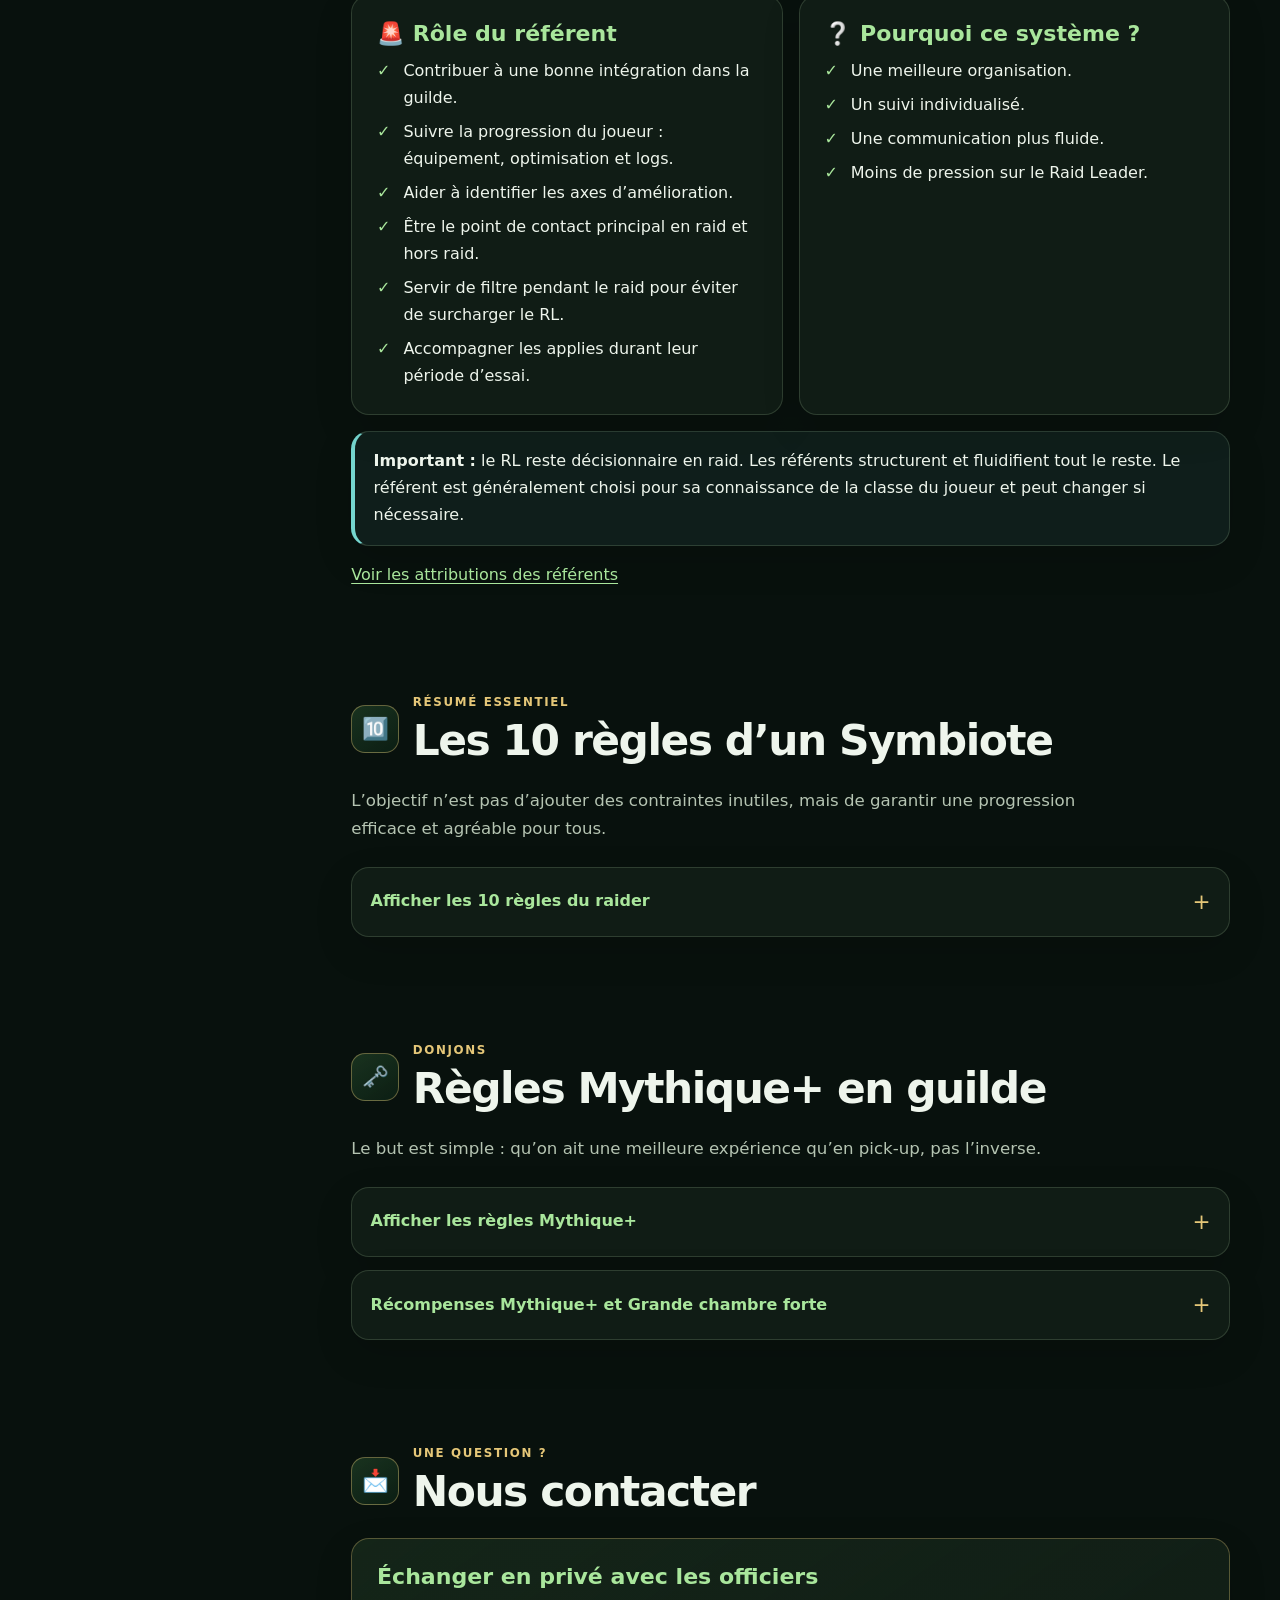
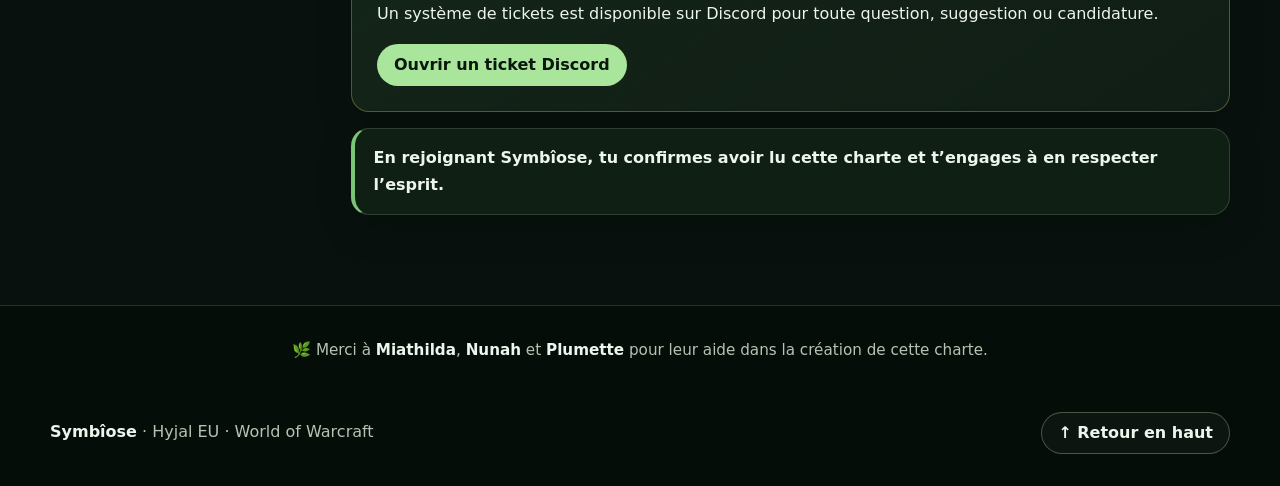
==== commit 80263bbb: "Refactor HTML structure by removing empty divs Removed unnecessary div elements for cleaner structur" ====
--- a/charte.html
+++ b/charte.html
@@ -34,16 +34,15 @@
           <source srcset="assets/logo.webp" type="image/webp">
           <img class="hero-art" src="assets/logo.png" width="1584" height="672" alt="Symbîose, guilde World of Warcraft sur Hyjal EU, réunie dans une forêt fantastique" fetchpriority="high">
         </picture>
-        <div class="midnight-logo">
+      </div>
+
+      <div class="hero-copy midnight-welcome">
           <img
+            class="midnight-welcome-logo"
             src="assets/midnight-logo.png"
             alt="World of Warcraft: Midnight"
             decoding="async"
           >
-        </div>
-      </div>
-
-      <div class="hero-copy">
         <p class="eyebrow">Charte de guilde · À lire</p>
         <h1 id="titre-charte">Bienvenue chez Symbîose 🌿</h1>
         <p class="hero-lead">
--- a/assets/styles.css
+++ b/assets/styles.css
@@ -1159,3 +1159,159 @@
     contrast(1.08)
     drop-shadow(0 5px 8px rgba(0, 0, 0, 0.75));
 }
+
+.midnight-welcome {
+  position: relative;
+  isolation: isolate;
+  overflow: hidden;
+
+  width: min(1050px, calc(100% - 2rem));
+  min-height: 430px;
+  margin: clamp(1.5rem, 3vw, 2.5rem) auto 0;
+
+  padding:
+    clamp(1.75rem, 4vw, 3rem)
+    clamp(1.75rem, 36vw, 24rem)
+    clamp(1.75rem, 4vw, 3rem)
+    clamp(1.75rem, 4vw, 3rem);
+
+  text-align: left;
+  background: #08120d;
+  backdrop-filter: none;
+}
+
+.midnight-welcome::before {
+  content: "";
+  position: absolute;
+  inset: 0;
+  z-index: 0;
+
+  background-image: url("midnight-bg.webp");
+  background-repeat: no-repeat;
+  background-size: cover;
+  background-position: 68% 24%;
+
+  opacity: 0.78;
+
+  filter:
+    saturate(0.88)
+    brightness(0.84)
+    contrast(1.05);
+
+  transform: scale(1.02);
+}
+
+.midnight-welcome::after {
+  content: "";
+  position: absolute;
+  inset: 0;
+  z-index: 1;
+
+  background:
+    linear-gradient(
+      90deg,
+      rgba(6, 17, 12, 0.90) 0%,
+      rgba(6, 17, 12, 0.82) 30%,
+      rgba(7, 16, 16, 0.58) 50%,
+      rgba(8, 11, 22, 0.22) 78%,
+      rgba(8, 11, 22, 0.10) 100%
+    ),
+    linear-gradient(
+      0deg,
+      rgba(6, 17, 12, 0.72) 0%,
+      transparent 52%
+    );
+}
+
+.midnight-welcome > * {
+  position: relative;
+  z-index: 2;
+}
+
+.midnight-welcome-logo {
+  display: block;
+  width: clamp(135px, 16vw, 190px);
+  height: auto;
+  margin: 0 0 1rem;
+
+  filter:
+    saturate(0.9)
+    brightness(0.96)
+    drop-shadow(0 5px 12px rgba(0, 0, 0, 0.6));
+}
+
+.midnight-welcome .hero-lead {
+  max-width: 570px;
+  margin-right: 0;
+  margin-left: 0;
+}
+
+.midnight-welcome > p:not(.eyebrow) {
+  max-width: 570px;
+}
+
+.midnight-welcome .hero-actions {
+  justify-content: flex-start;
+}
+
+.midnight-welcome h1 {
+  text-shadow: 0 3px 18px rgba(0, 0, 0, 0.65);
+}
+
+@media (max-width: 760px) {
+  .midnight-welcome {
+    width: calc(100% - 1rem);
+    min-height: auto;
+    margin-top: 1rem;
+    padding: 1.5rem 1.25rem;
+    text-align: center;
+  }
+
+  .midnight-welcome::before {
+    background-size: cover;
+    background-position: 66% center;
+    opacity: 0.48;
+
+    filter:
+      saturate(0.86)
+      brightness(0.82)
+      contrast(1.04);
+
+    transform: scale(1.02);
+  }
+
+  .midnight-welcome::after {
+    background:
+      linear-gradient(
+        180deg,
+        rgba(6, 17, 12, 0.72) 0%,
+        rgba(6, 17, 12, 0.84) 45%,
+        rgba(6, 17, 12, 0.94) 100%
+      ),
+      linear-gradient(
+        90deg,
+        rgba(6, 17, 12, 0.42),
+        rgba(8, 11, 22, 0.18)
+      );
+  }
+
+  .midnight-welcome-logo {
+    width: 140px;
+    margin: 0 auto 1rem;
+  }
+
+  .midnight-welcome .hero-lead,
+  .midnight-welcome > p:not(.eyebrow) {
+    max-width: none;
+    margin-right: auto;
+    margin-left: auto;
+  }
+
+  .midnight-welcome .hero-actions {
+    justify-content: center;
+  }
+
+  .midnight-welcome h1 {
+    font-size: clamp(2.35rem, 12vw, 3.5rem);
+  }
+}
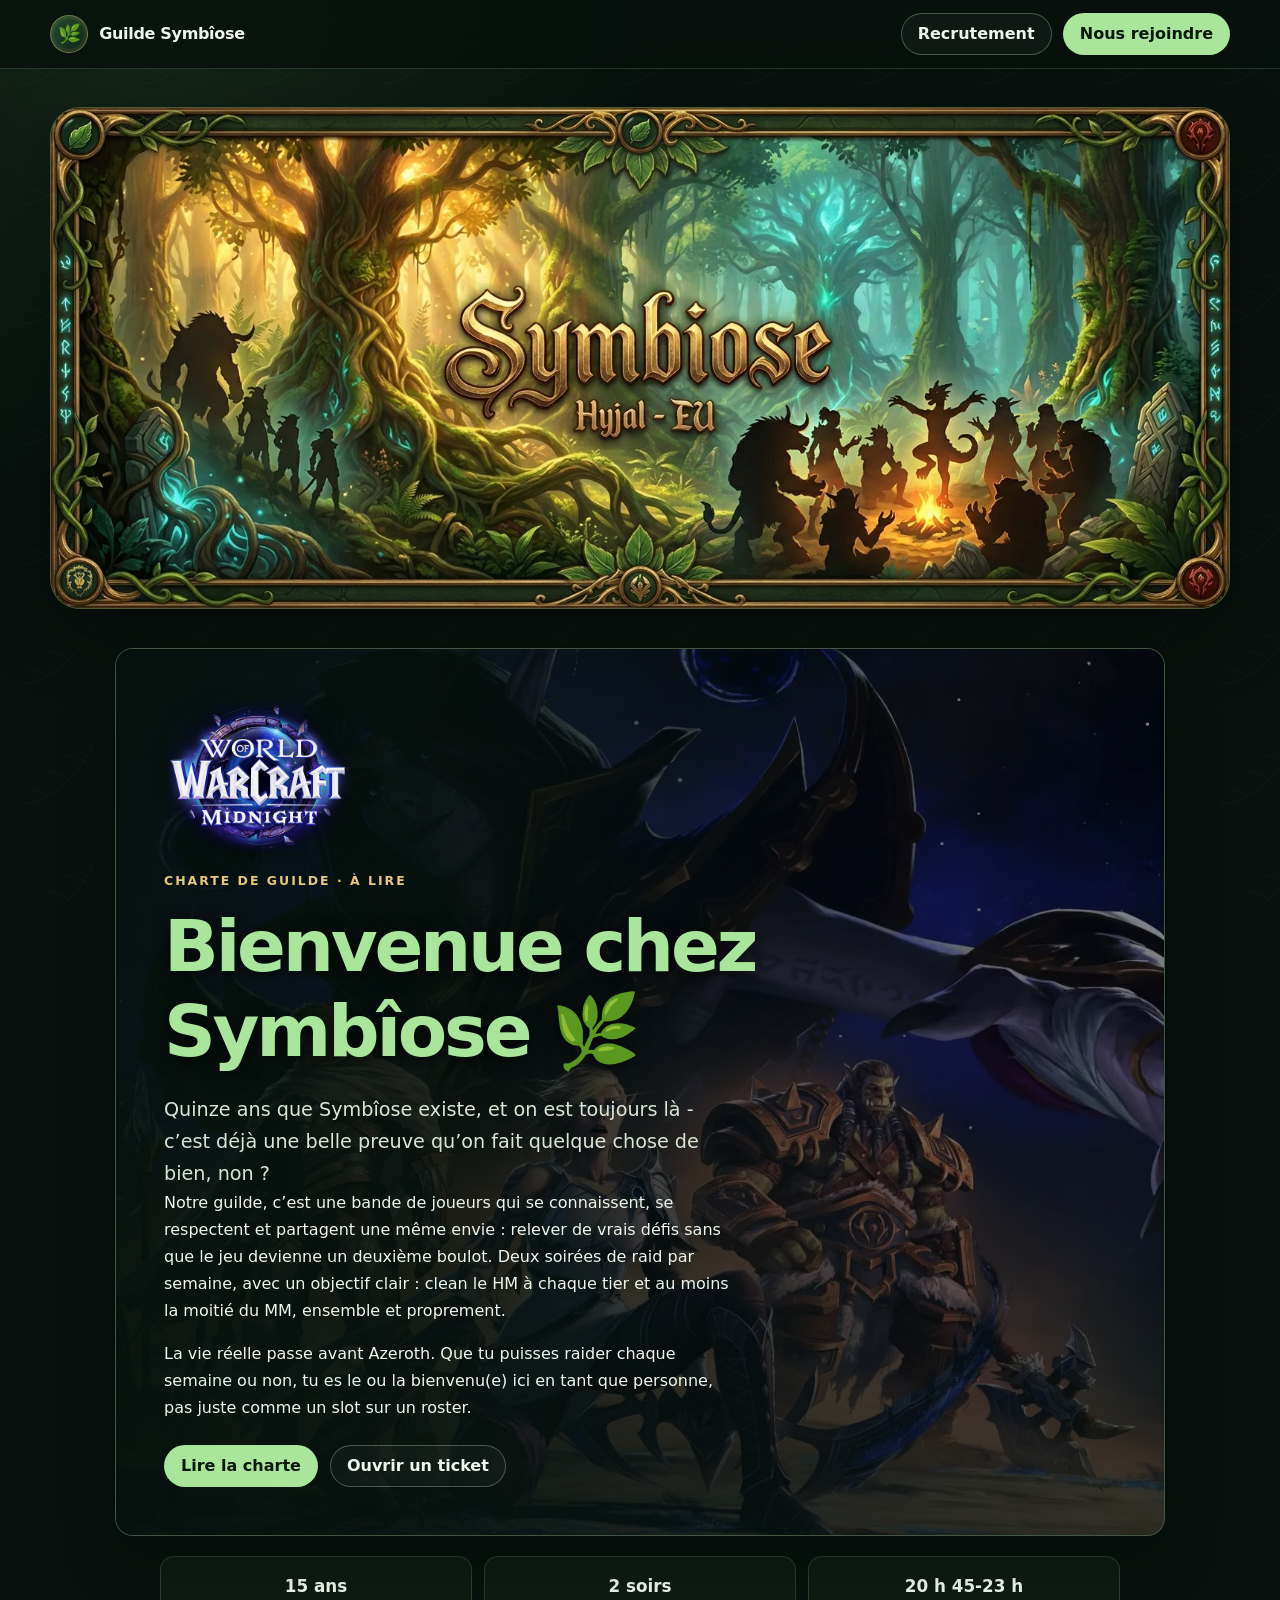
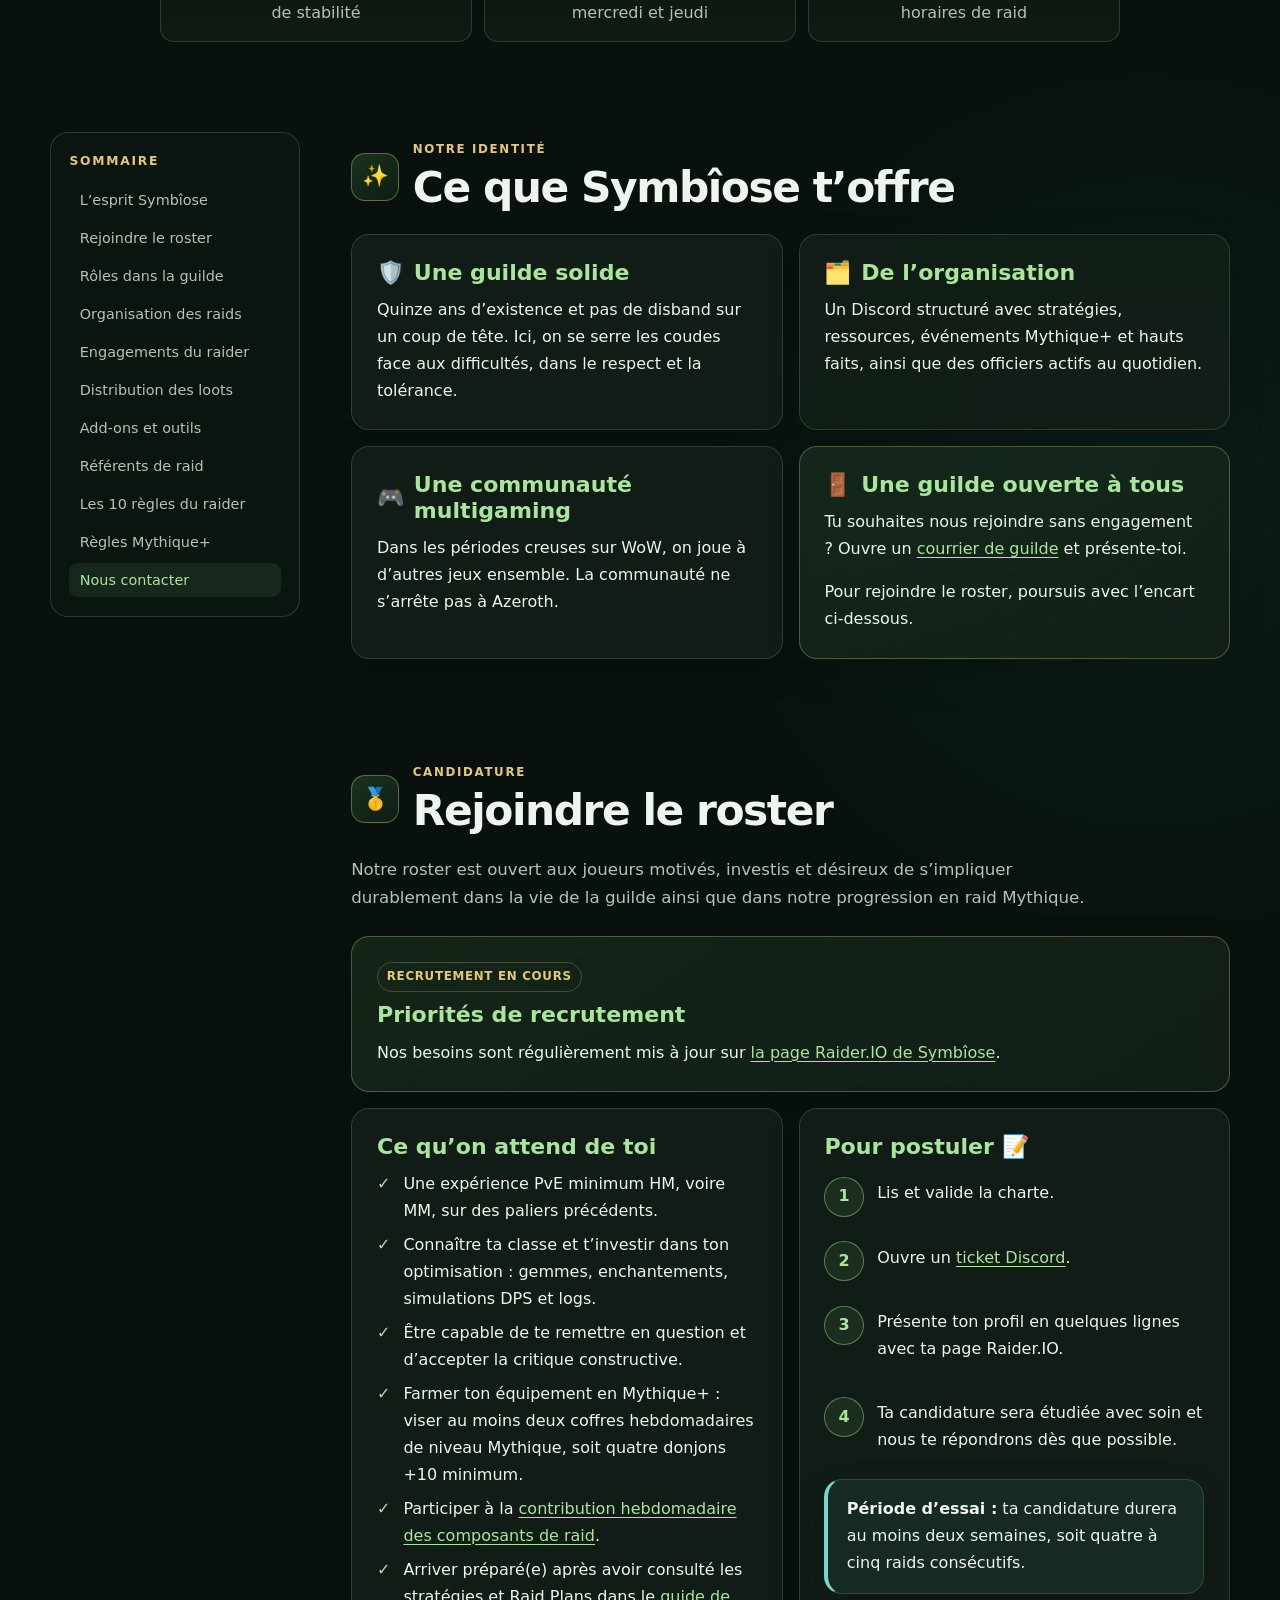
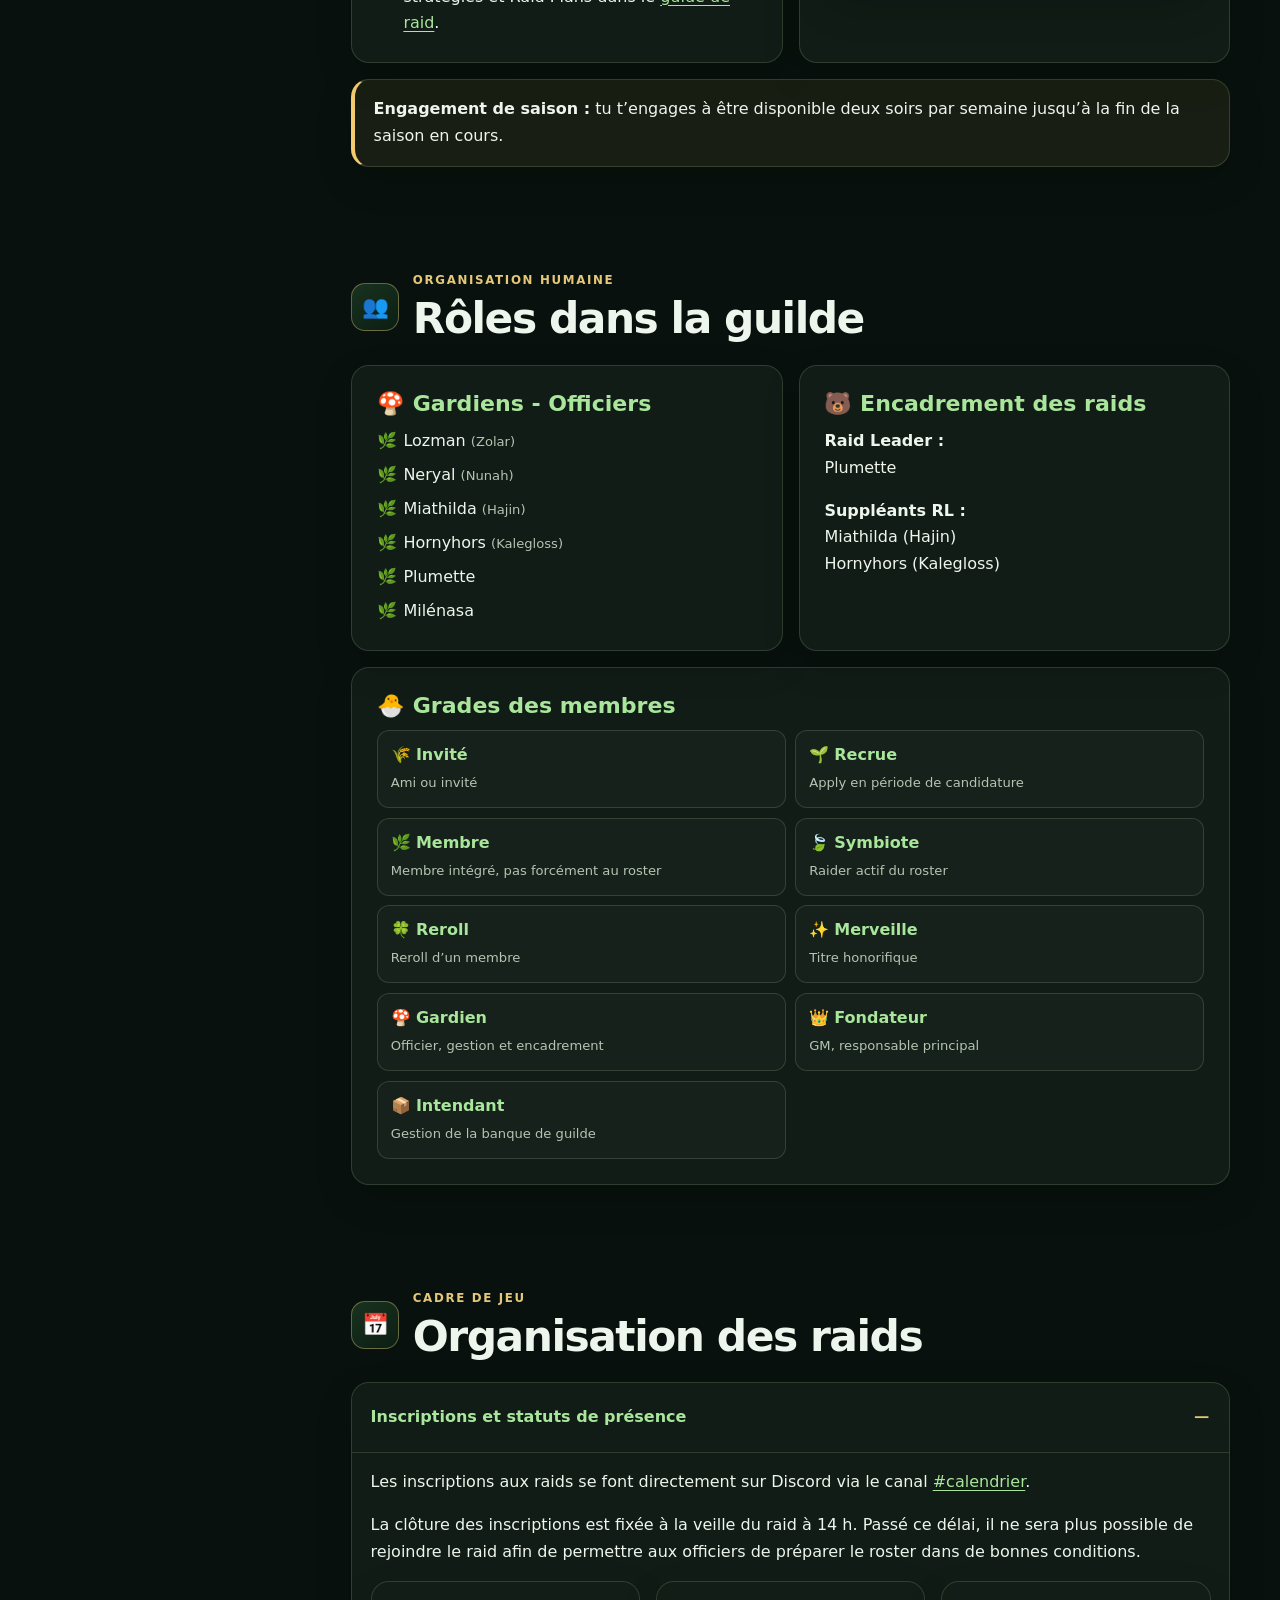
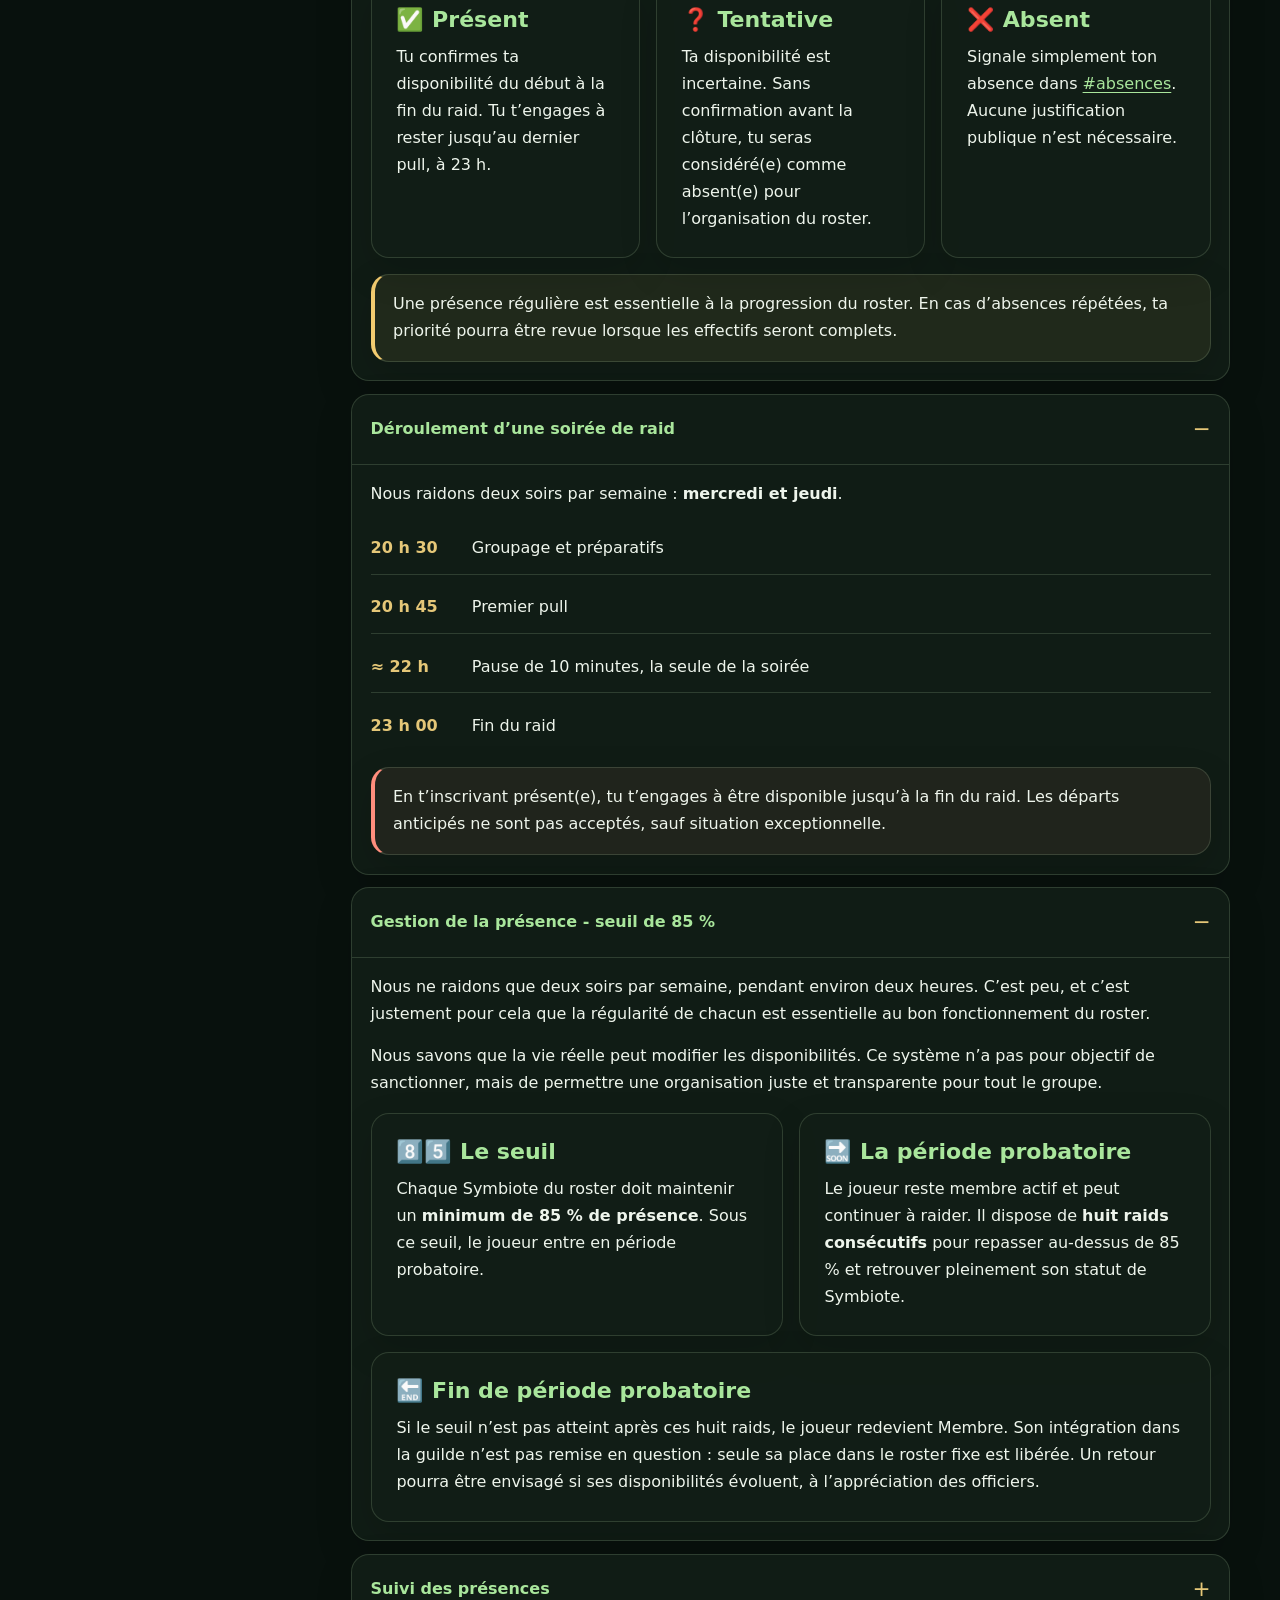
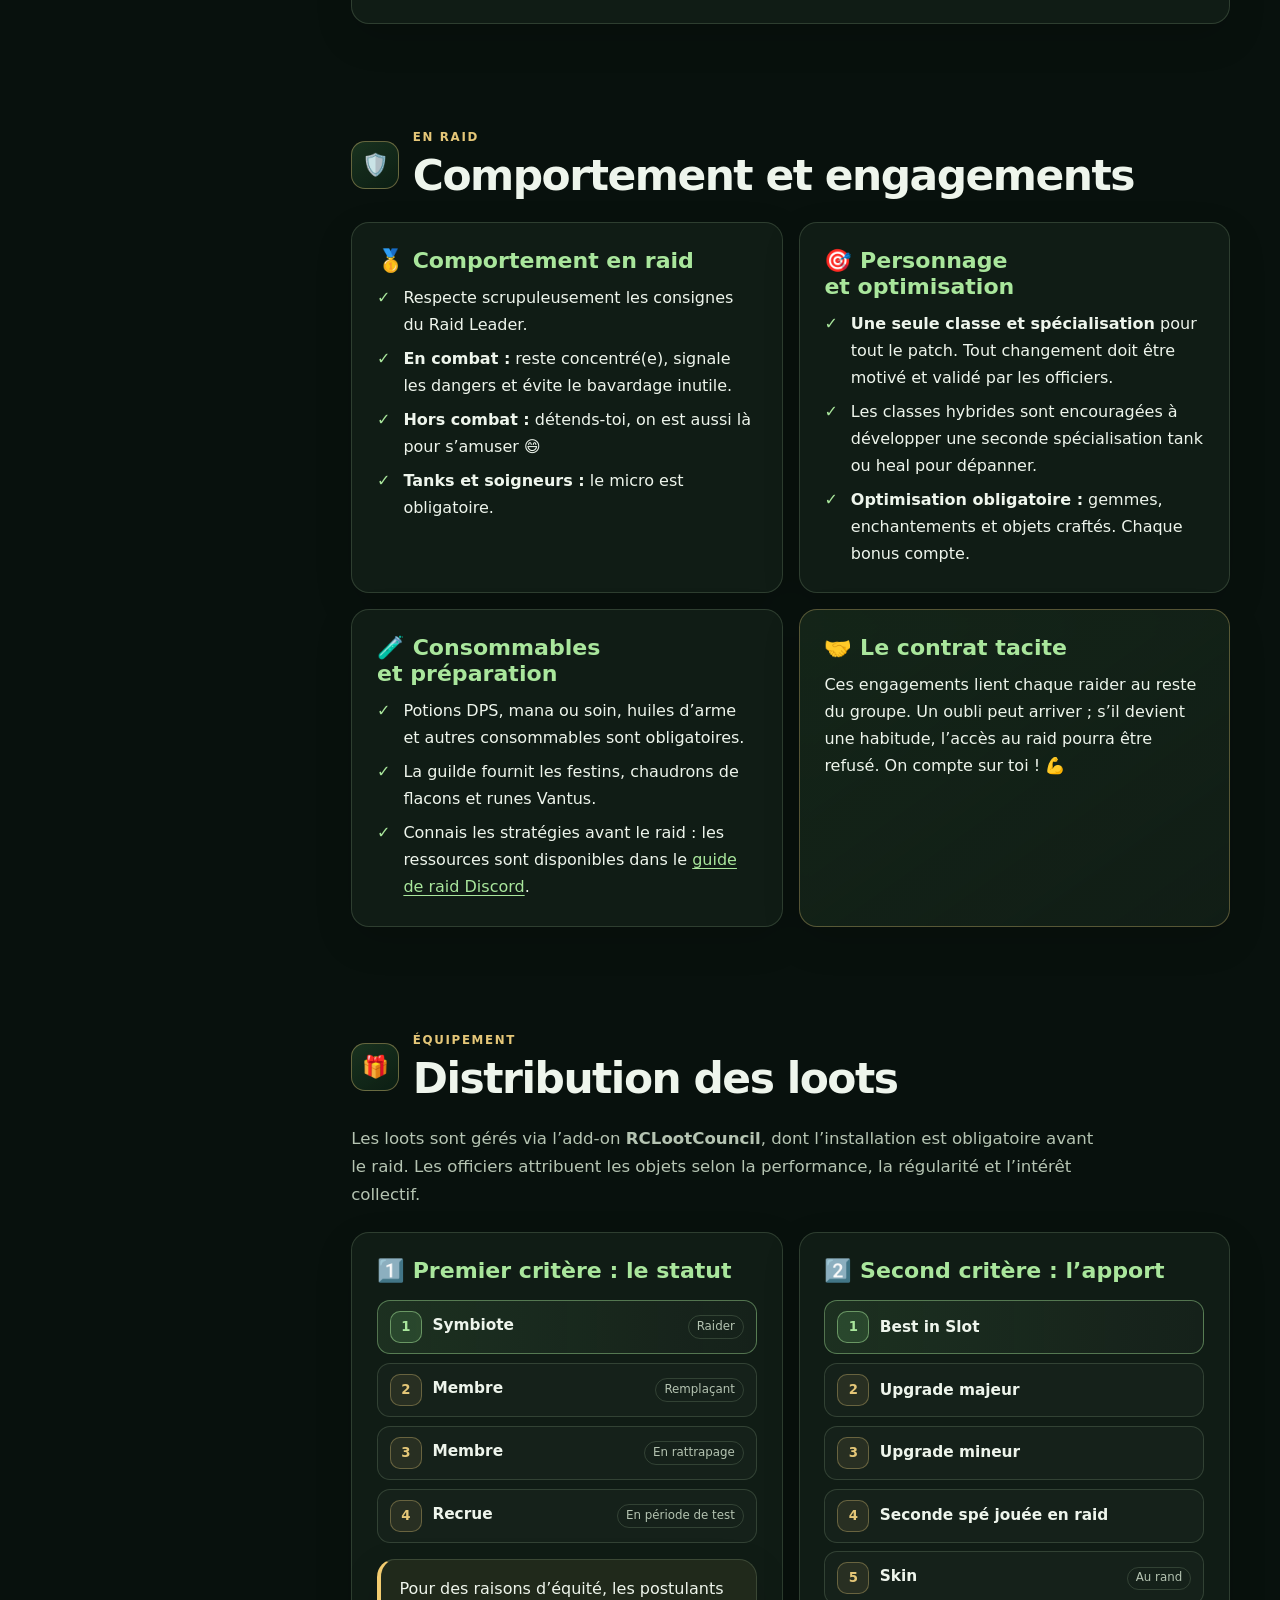
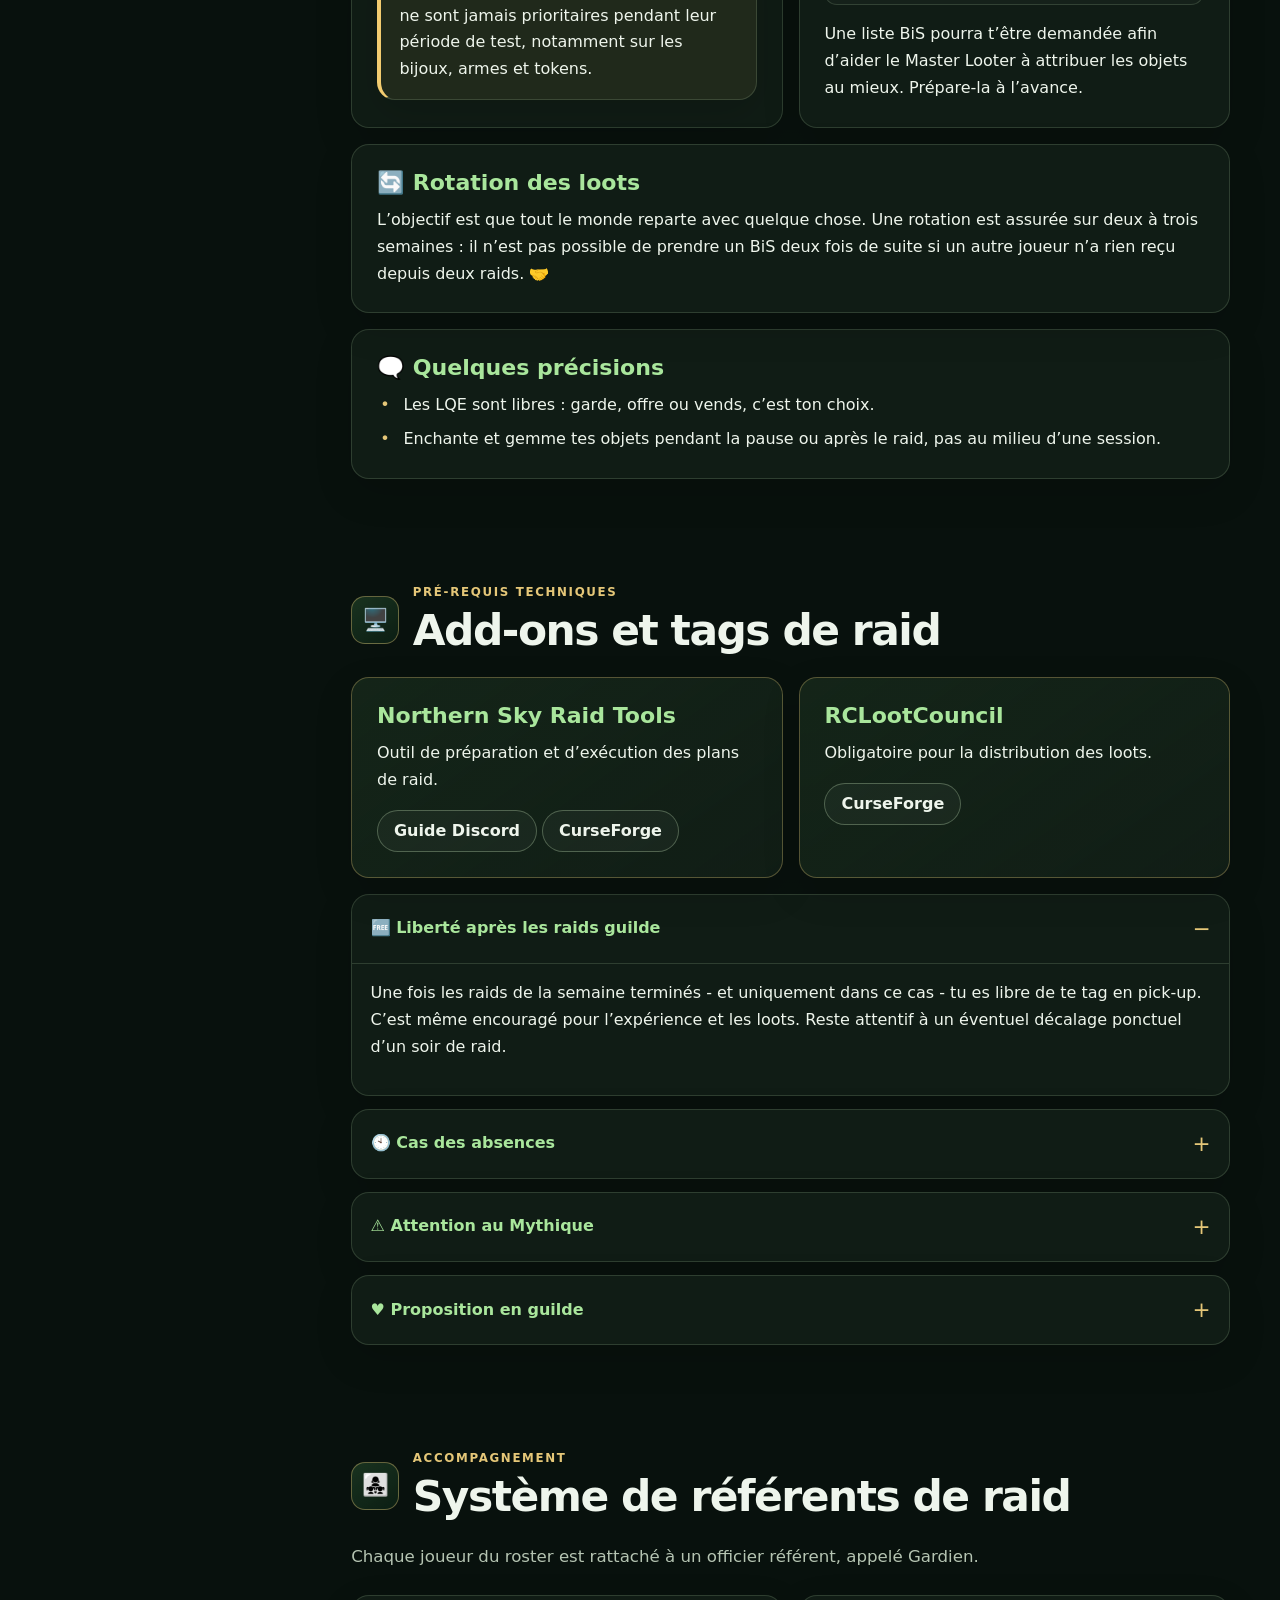
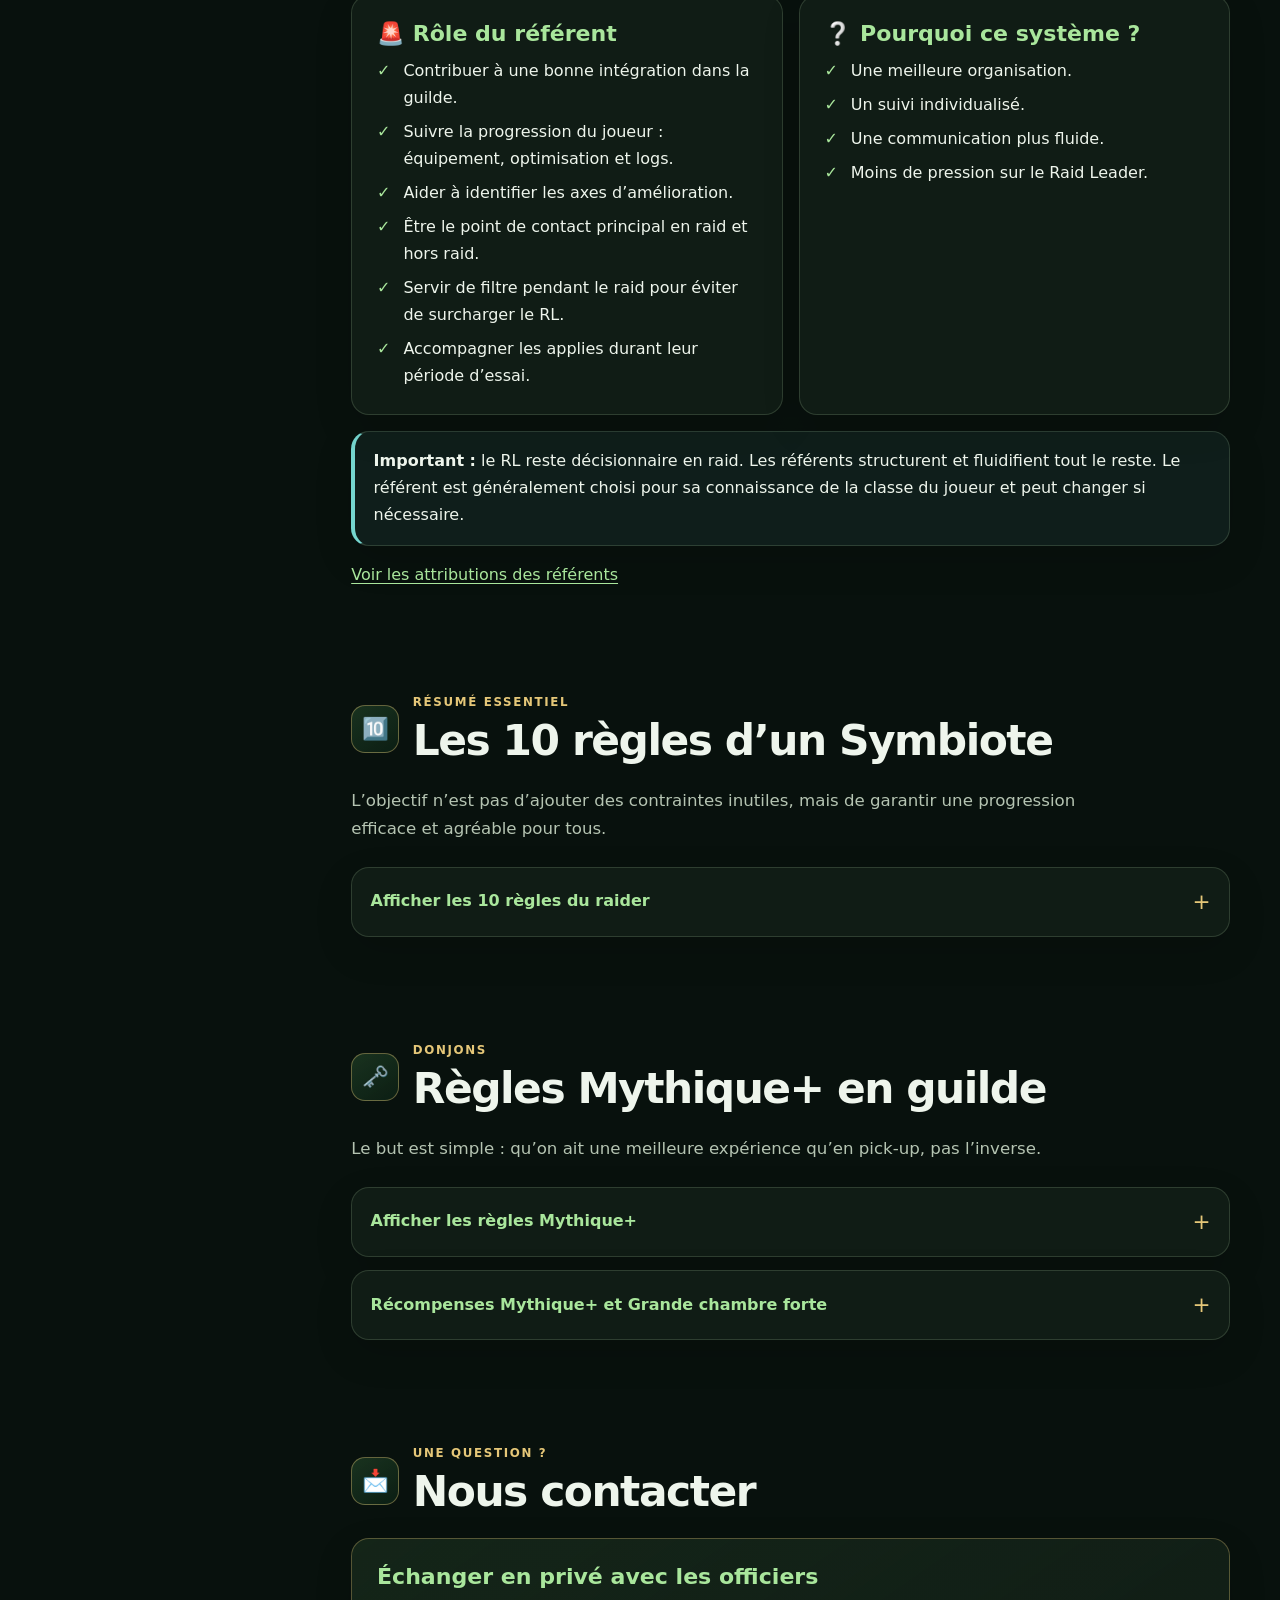
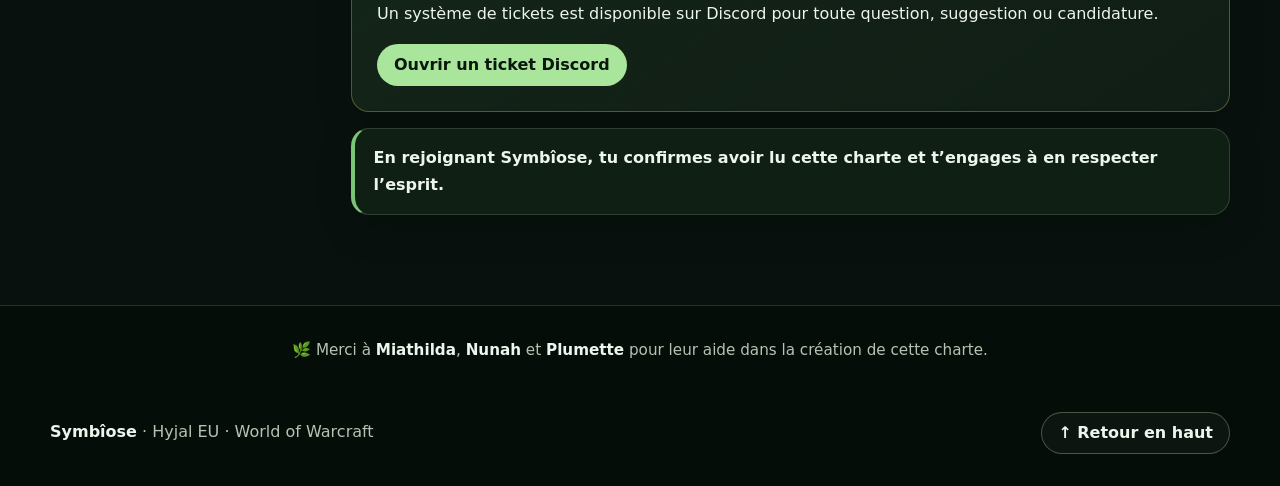
==== commit 3ae579ac: "Fix typo in raid hours formatting" ====
--- a/charte.html
+++ b/charte.html
@@ -63,7 +63,7 @@
       <div class="quick-facts" aria-label="Informations principales">
         <div class="quick-fact"><strong>15 ans</strong>de stabilité</div>
         <div class="quick-fact"><strong>2 soirs</strong>mercredi et jeudi</div>
-        <div class="quick-fact"><strong>20 h 45–23 h</strong>horaires de raid</div>
+        <div class="quick-fact"><strong>20 h 45-23 h</strong>horaires de raid</div>
       </div>
     </section>
 
--- a/assets/styles.css
+++ b/assets/styles.css
@@ -912,11 +912,6 @@
     justify-content: center;
     text-align: center;
   }
-  .midnight-logo {
-  top: 0.25rem;
-  left: 0.25rem;
-  width: clamp(95px, 27vw, 135px);
-}
 }
 
 .footer p {
@@ -1134,30 +1129,6 @@
 
 .rewards-details .details-body > :first-child {
   margin-top: 0;
-}
-
-.midnight-logo {
-  position: absolute;
-  top: 0.45rem;
-  left: 0.45rem;
-  z-index: 2;
-
-  width: clamp(135px, 15vw, 205px);
-  pointer-events: none;
-}
-
-.midnight-logo img {
-  display: block;
-  width: 100%;
-  height: auto;
-
-  opacity: 0.92;
-
-  filter:
-    saturate(0.82)
-    brightness(0.94)
-    contrast(1.08)
-    drop-shadow(0 5px 8px rgba(0, 0, 0, 0.75));
 }
 
 .midnight-welcome {
